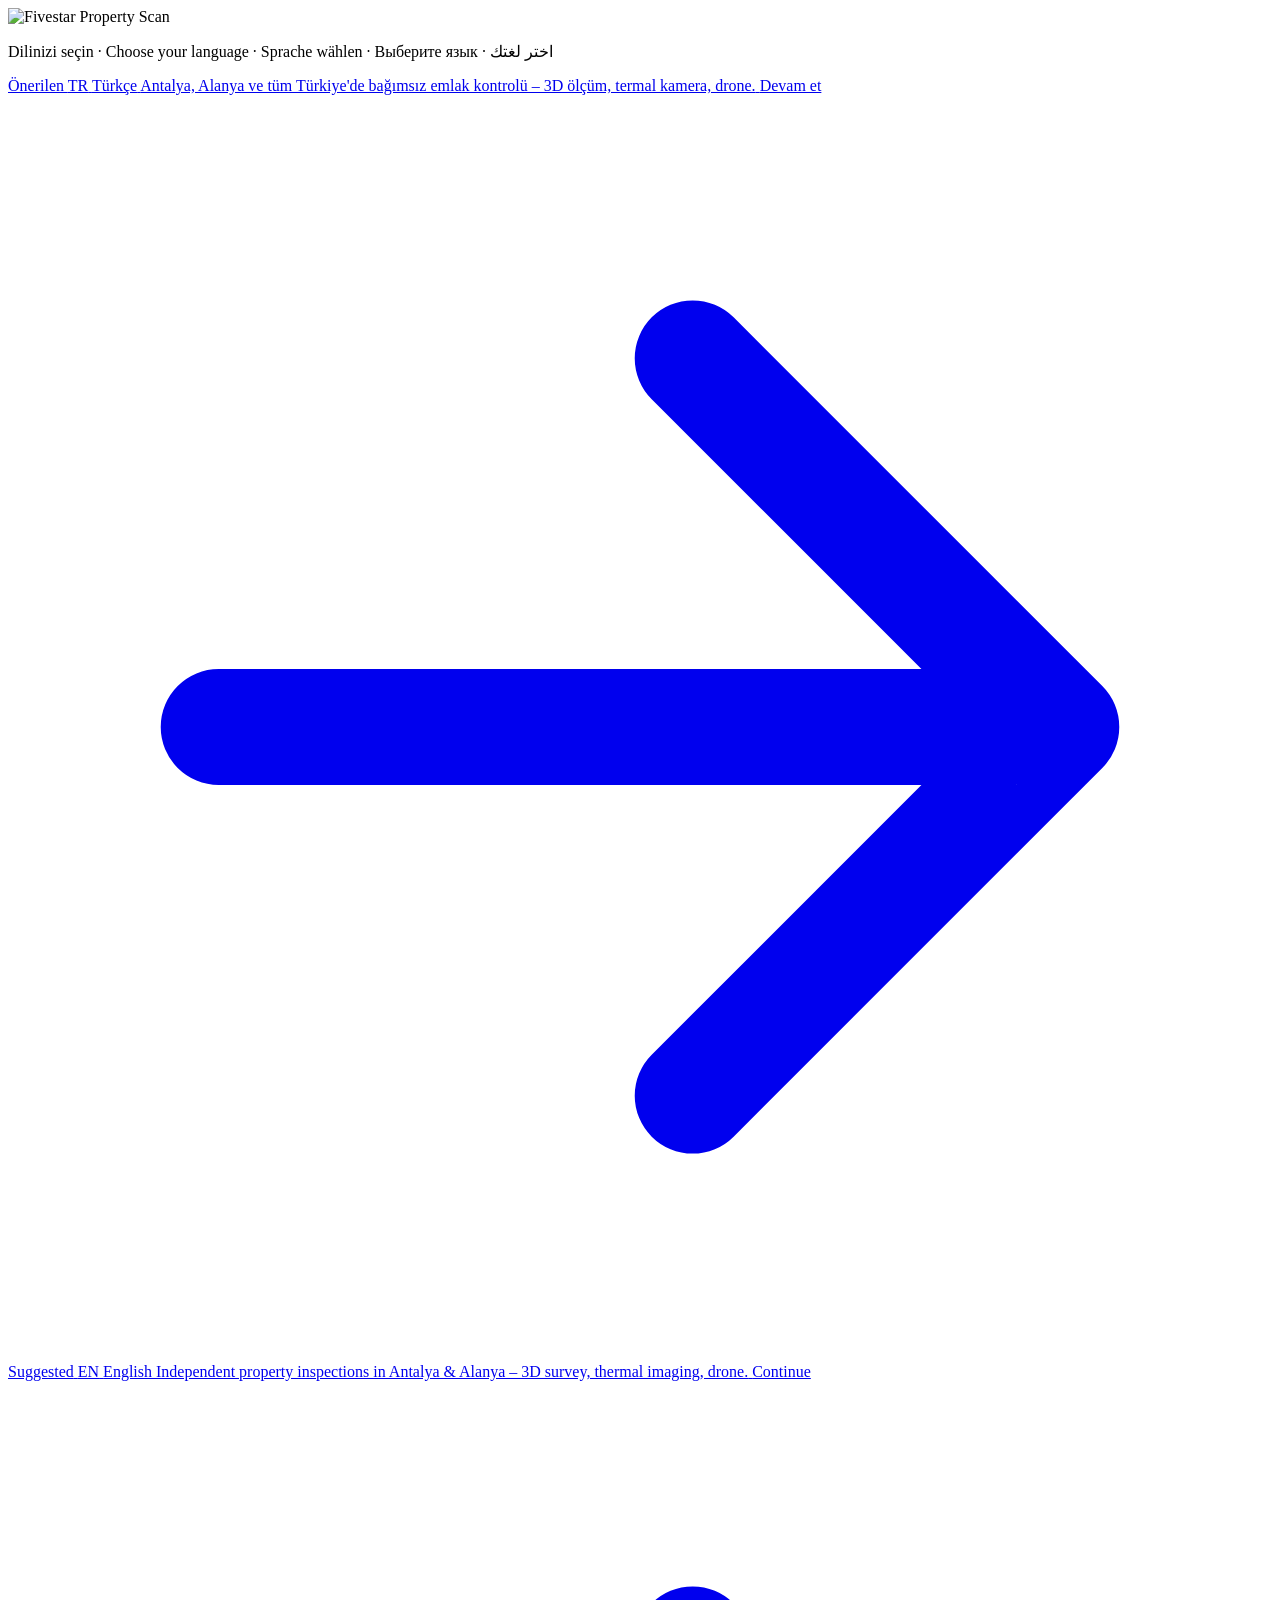
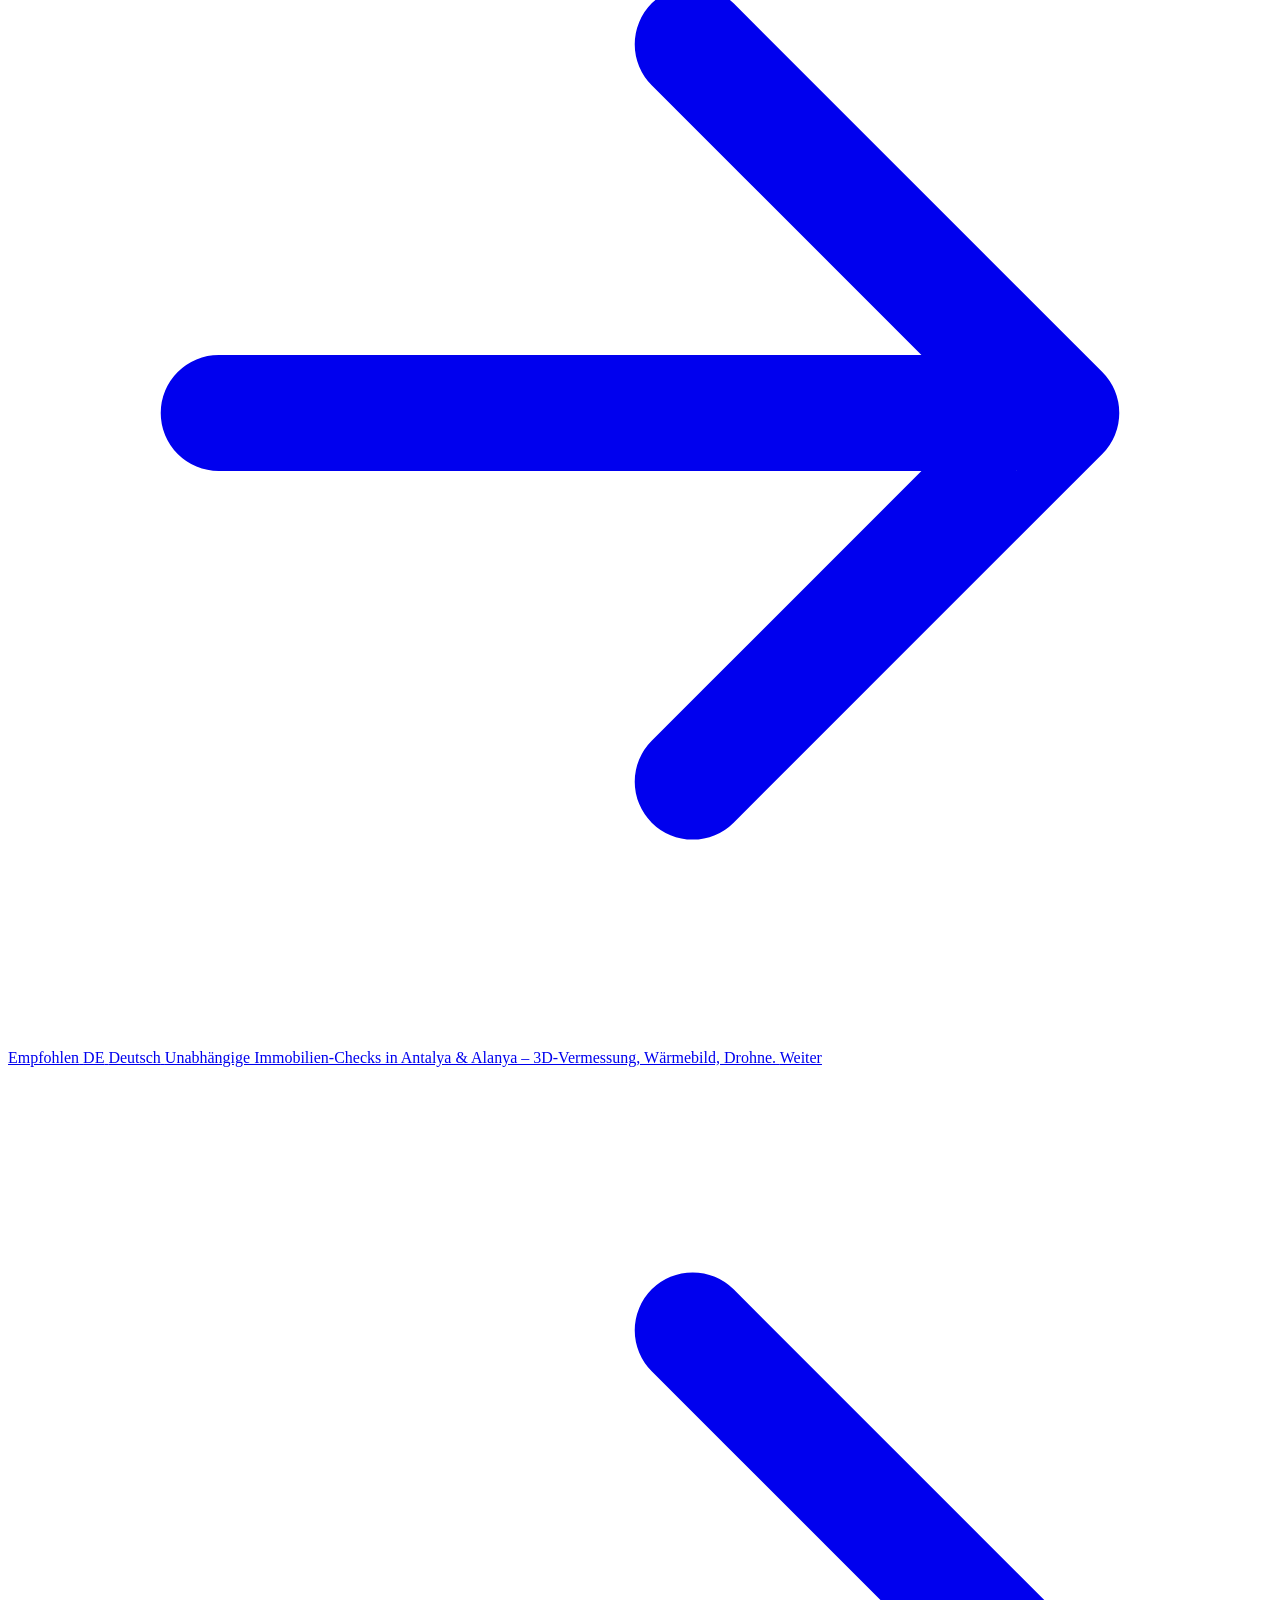
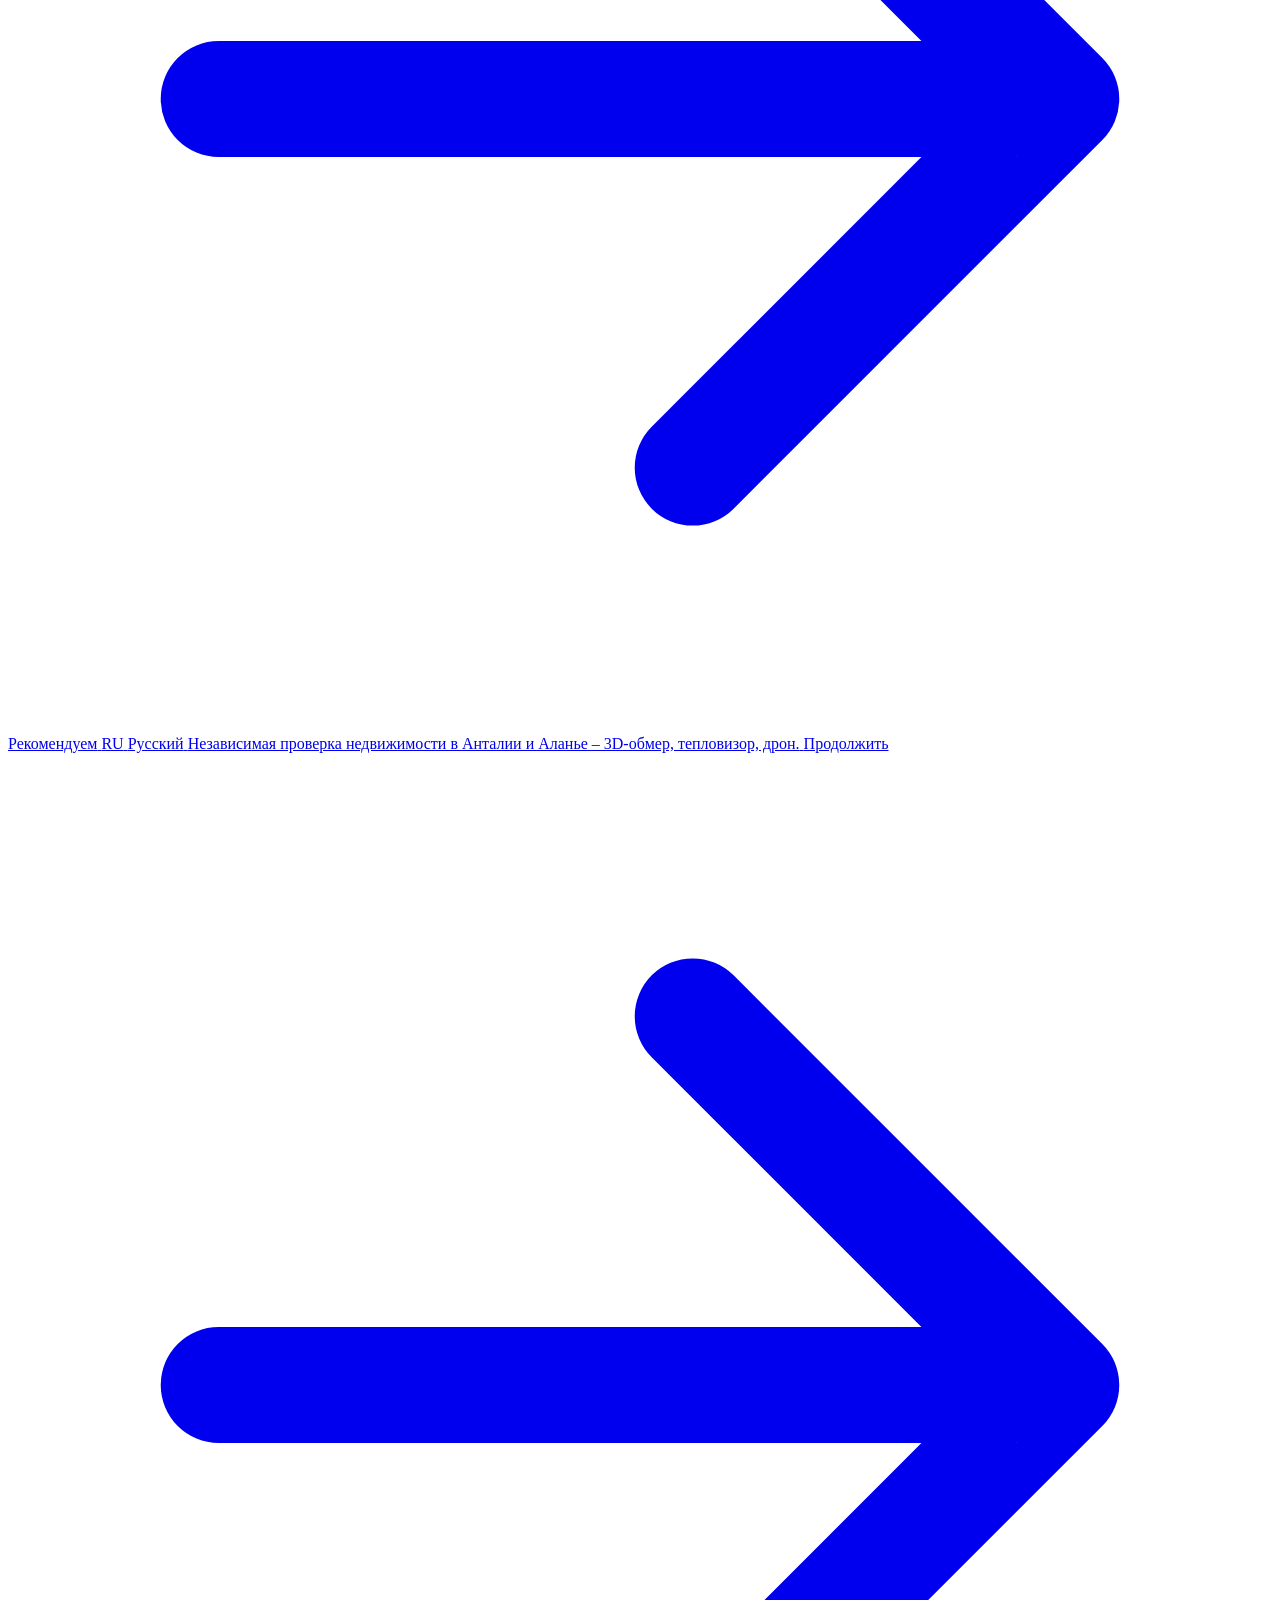
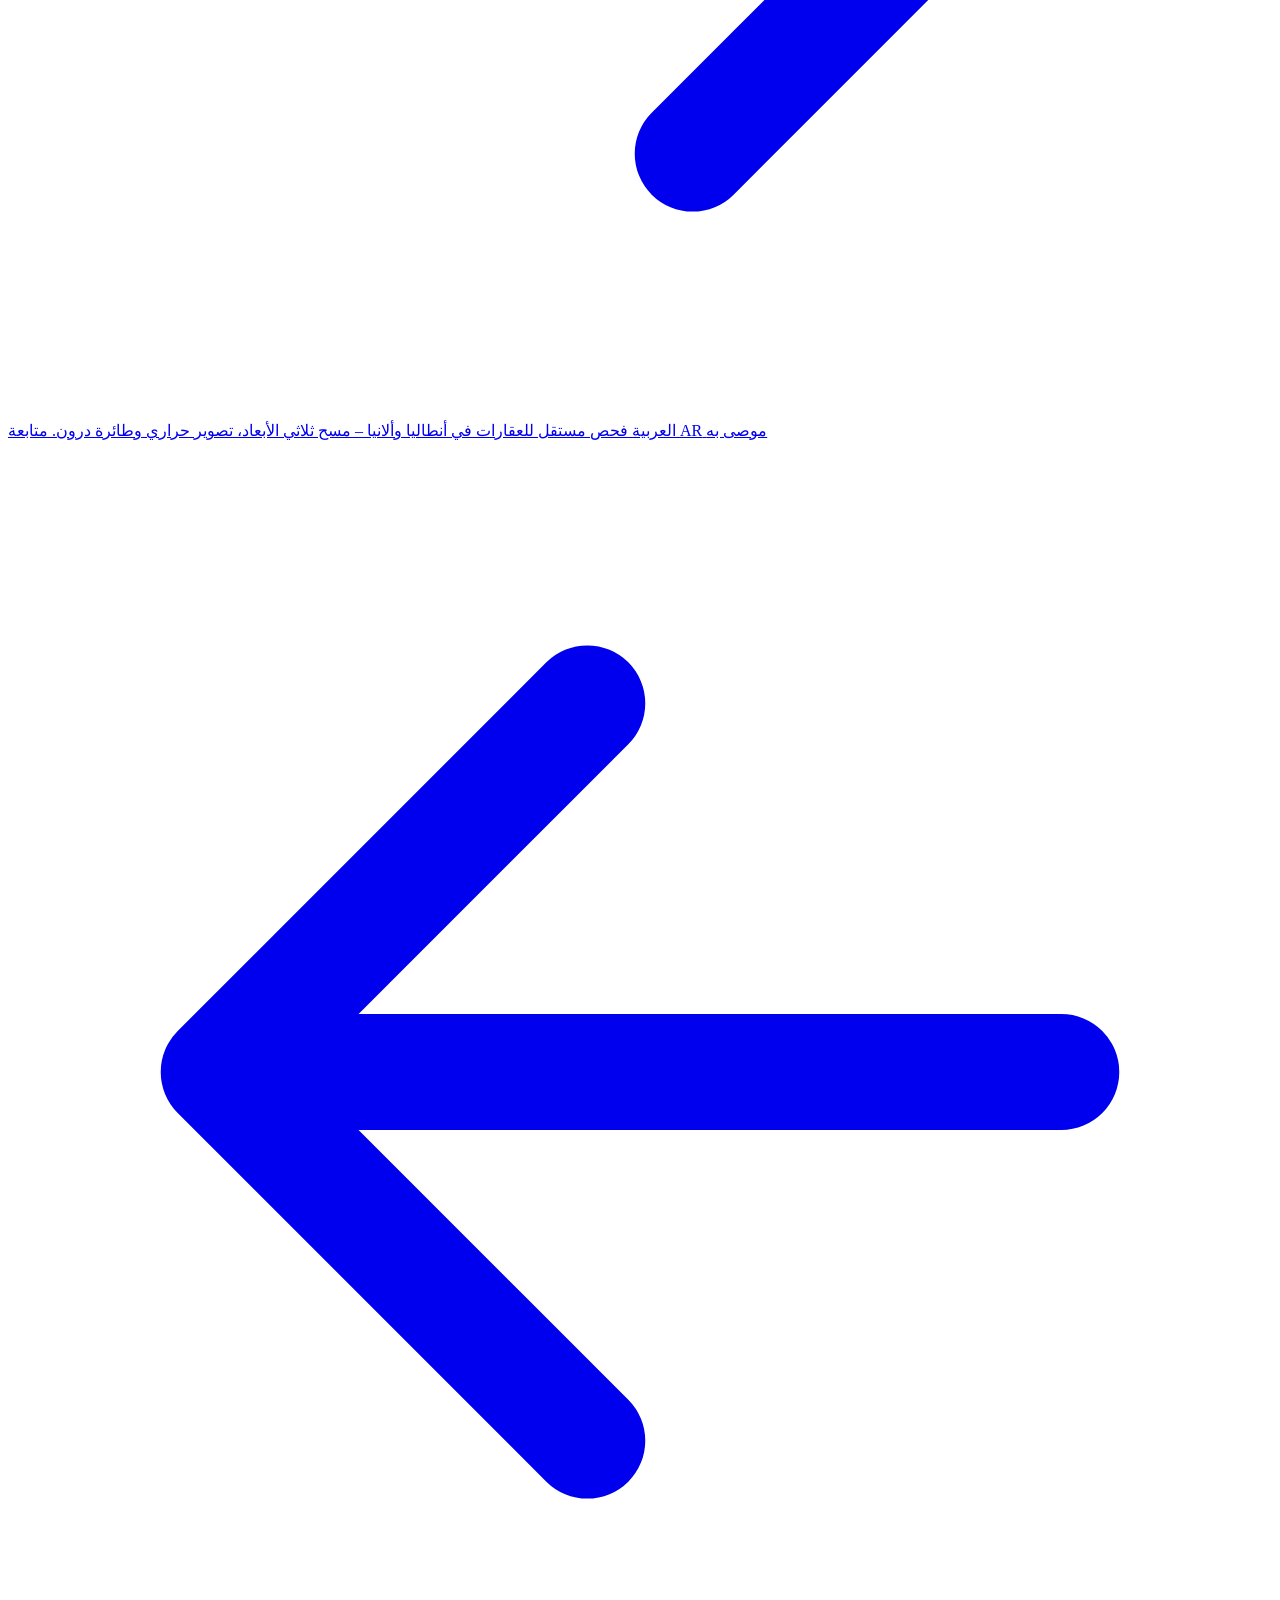
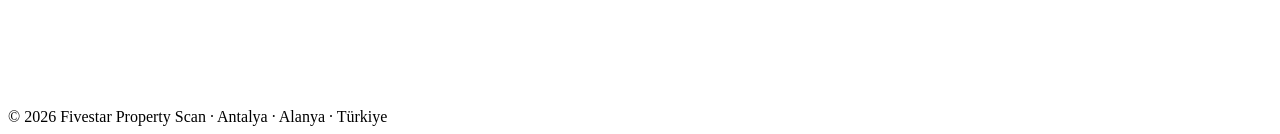
==== index.html @ 09f41c35 "Add files via upload" ====
<!DOCTYPE html>
<html lang="en">
<head>
  <meta charset="UTF-8">
  <meta name="viewport" content="width=device-width, initial-scale=1.0">
  <title>Fivestar Property Scan – Independent Property Inspection in Antalya & Alanya</title>
  <meta name="description" content="Fivestar Property Scan: independent technical property inspections in Antalya, Alanya and across Turkey. 3D survey, thermal imaging, drone inspection and construction monitoring. Available in 6 languages.">
  <meta name="theme-color" content="#0b1119">
  <link rel="canonical" href="https://www.fivestarpropertyscan.com/">
  <link rel="alternate" hreflang="tr" href="https://www.fivestarpropertyscan.com/tr/">
  <link rel="alternate" hreflang="en" href="https://www.fivestarpropertyscan.com/en/">
  <link rel="alternate" hreflang="de" href="https://www.fivestarpropertyscan.com/de/">
  <link rel="alternate" hreflang="ru" href="https://www.fivestarpropertyscan.com/ru/">
  <link rel="alternate" hreflang="ar" href="https://www.fivestarpropertyscan.com/ar/">
  <link rel="alternate" hreflang="x-default" href="https://www.fivestarpropertyscan.com/">
  <meta property="og:type" content="website">
  <meta property="og:site_name" content="Fivestar Property Scan">
  <meta property="og:title" content="Fivestar Property Scan – Know before you buy.">
  <meta property="og:description" content="Independent property inspections in Antalya, Alanya and across Turkey – 3D survey, thermal imaging, drone & construction monitoring.">
  <meta property="og:url" content="https://www.fivestarpropertyscan.com/">
  <link rel="icon" type="image/svg+xml" href="favicon.svg">
  <link rel="preload" href="fonts/space-grotesk-latin.woff2" as="font" type="font/woff2" crossorigin>
  <link rel="preload" href="fonts/inter-latin.woff2" as="font" type="font/woff2" crossorigin>
  <link rel="stylesheet" href="css/styles.css">
  <script defer src="js/main.js"></script>
</head>
<body class="splash-page" data-splash>

  <svg aria-hidden="true" style="position:absolute;width:0;height:0" focusable="false">
    <defs>
      <linearGradient id="ig" x1="0" y1="0" x2="1" y2="1">
        <stop offset="0" stop-color="#22D3EE"/>
        <stop offset=".55" stop-color="#8B5CF6"/>
        <stop offset="1" stop-color="#FB923C"/>
      </linearGradient>
      <linearGradient id="goldg" x1="0" y1="1" x2="1" y2="0">
        <stop offset="0" stop-color="#8A6428"/>
        <stop offset=".36" stop-color="#D6A952"/>
        <stop offset=".62" stop-color="#F8DDA7"/>
        <stop offset="1" stop-color="#C08A3E"/>
      </linearGradient>
      <path id="ic-arrow" d="M4 12h15m-6-7 7 7-7 7" stroke="currentColor" stroke-width="2.2" fill="none" stroke-linecap="round" stroke-linejoin="round"/>
    </defs>
  </svg>

  <div class="bg-fx" aria-hidden="true"></div>
  <div class="bg-grid" aria-hidden="true"></div>

  <main class="splash-main">
    <div class="splash-wrap">
      <img class="splash-logo-img" src="images/logo-fps.png" alt="Fivestar Property Scan">
      <p class="splash-sub">
        <span lang="tr">Dilinizi seçin</span>
        <span class="sep">·</span>
        <span>Choose your language</span>
        <span class="sep">·</span>
        <span lang="de">Sprache wählen</span>
        <span class="sep">·</span>
        <span lang="ru">Выберите язык</span>
        <span class="sep">·</span>
        <span lang="ar" dir="rtl">اختر لغتك</span>
      </p>
      <div class="lang-cards">
        <a class="lang-card" href="tr/" data-lang="tr" hreflang="tr" lang="tr">
          <span class="suggest-chip">Önerilen</span>
          <span class="lang-code">TR</span>
          <span class="lang-name">Türkçe</span>
          <span class="lang-desc">Antalya, Alanya ve tüm Türkiye'de bağımsız emlak kontrolü – 3D ölçüm, termal kamera, drone.</span>
          <span class="lang-go">Devam et
            <svg viewBox="0 0 24 24" aria-hidden="true"><use href="#ic-arrow"/></svg>
          </span>
        </a>
        <a class="lang-card" href="en/" data-lang="en" hreflang="en">
          <span class="suggest-chip">Suggested</span>
          <span class="lang-code">EN</span>
          <span class="lang-name">English</span>
          <span class="lang-desc">Independent property inspections in Antalya &amp; Alanya – 3D survey, thermal imaging, drone.</span>
          <span class="lang-go">Continue
            <svg viewBox="0 0 24 24" aria-hidden="true"><use href="#ic-arrow"/></svg>
          </span>
        </a>
        <a class="lang-card" href="de/" data-lang="de" hreflang="de" lang="de">
          <span class="suggest-chip">Empfohlen</span>
          <span class="lang-code">DE</span>
          <span class="lang-name">Deutsch</span>
          <span class="lang-desc">Unabhängige Immobilien-Checks in Antalya &amp; Alanya – 3D-Vermessung, Wärmebild, Drohne.</span>
          <span class="lang-go">Weiter
            <svg viewBox="0 0 24 24" aria-hidden="true"><use href="#ic-arrow"/></svg>
          </span>
        </a>
        <a class="lang-card" href="ru/" data-lang="ru" hreflang="ru" lang="ru">
          <span class="suggest-chip">Рекомендуем</span>
          <span class="lang-code">RU</span>
          <span class="lang-name">Русский</span>
          <span class="lang-desc">Независимая проверка недвижимости в Анталии и Аланье – 3D-обмер, тепловизор, дрон.</span>
          <span class="lang-go">Продолжить
            <svg viewBox="0 0 24 24" aria-hidden="true"><use href="#ic-arrow"/></svg>
          </span>
        </a>
        <a class="lang-card" href="ar/" data-lang="ar" hreflang="ar" lang="ar" dir="rtl">
          <span class="suggest-chip">موصى به</span>
          <span class="lang-code">AR</span>
          <span class="lang-name">العربية</span>
          <span class="lang-desc">فحص مستقل للعقارات في أنطاليا وألانيا – مسح ثلاثي الأبعاد، تصوير حراري وطائرة درون.</span>
          <span class="lang-go">متابعة
            <svg viewBox="0 0 24 24" aria-hidden="true" style="transform:scaleX(-1)"><use href="#ic-arrow"/></svg>
          </span>
        </a>
      </div>
    </div>
  </main>
  <footer class="splash-footer">
    © <span data-year>2026</span> Fivestar Property Scan · Antalya · Alanya · Türkiye
  </footer>

</body>
</html>
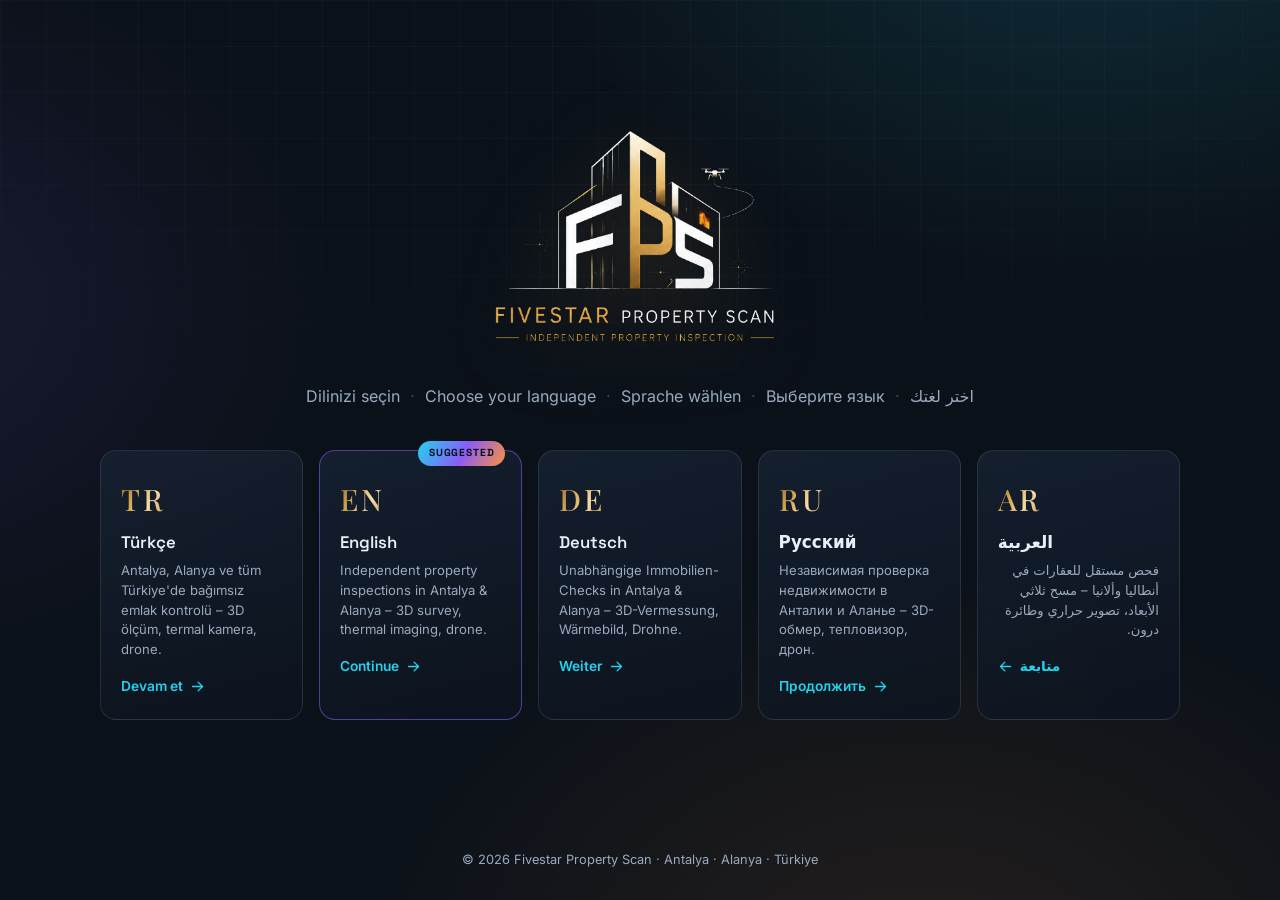
==== commit df194050: "Add files via upload" ====
--- a/index.html
+++ b/index.html
@@ -4,20 +4,20 @@
   <meta charset="UTF-8">
   <meta name="viewport" content="width=device-width, initial-scale=1.0">
   <title>Fivestar Property Scan – Independent Property Inspection in Antalya & Alanya</title>
-  <meta name="description" content="Fivestar Property Scan: independent technical property inspections in Antalya, Alanya and across Turkey. 3D survey, thermal imaging, drone inspection and construction monitoring. Available in 6 languages.">
+  <meta name="description" content="Fivestar Property Scan: independent technical property inspections in Antalya, Alanya and across Turkey. 3D survey, thermal imaging, drone inspection and construction monitoring. Available in 5 languages.">
   <meta name="theme-color" content="#0b1119">
-  <link rel="canonical" href="https://www.fivestarpropertyscan.com/">
-  <link rel="alternate" hreflang="tr" href="https://www.fivestarpropertyscan.com/tr/">
-  <link rel="alternate" hreflang="en" href="https://www.fivestarpropertyscan.com/en/">
-  <link rel="alternate" hreflang="de" href="https://www.fivestarpropertyscan.com/de/">
-  <link rel="alternate" hreflang="ru" href="https://www.fivestarpropertyscan.com/ru/">
-  <link rel="alternate" hreflang="ar" href="https://www.fivestarpropertyscan.com/ar/">
-  <link rel="alternate" hreflang="x-default" href="https://www.fivestarpropertyscan.com/">
+  <link rel="canonical" href="https://www.fivepropscan.com/">
+  <link rel="alternate" hreflang="tr" href="https://www.fivepropscan.com/tr/">
+  <link rel="alternate" hreflang="en" href="https://www.fivepropscan.com/en/">
+  <link rel="alternate" hreflang="de" href="https://www.fivepropscan.com/de/">
+  <link rel="alternate" hreflang="ru" href="https://www.fivepropscan.com/ru/">
+  <link rel="alternate" hreflang="ar" href="https://www.fivepropscan.com/ar/">
+  <link rel="alternate" hreflang="x-default" href="https://www.fivepropscan.com/">
   <meta property="og:type" content="website">
   <meta property="og:site_name" content="Fivestar Property Scan">
   <meta property="og:title" content="Fivestar Property Scan – Know before you buy.">
   <meta property="og:description" content="Independent property inspections in Antalya, Alanya and across Turkey – 3D survey, thermal imaging, drone & construction monitoring.">
-  <meta property="og:url" content="https://www.fivestarpropertyscan.com/">
+  <meta property="og:url" content="https://www.fivepropscan.com/">
   <link rel="icon" type="image/svg+xml" href="favicon.svg">
   <link rel="preload" href="fonts/space-grotesk-latin.woff2" as="font" type="font/woff2" crossorigin>
   <link rel="preload" href="fonts/inter-latin.woff2" as="font" type="font/woff2" crossorigin>
--- a/css/styles.css
+++ b/css/styles.css
@@ -0,0 +1,1290 @@
+/* ==========================================================================
+   Fivestar Property Scan (FPS) — Design-System "Anthrazit & Gold"
+   Statisch, ohne Build-Tools. Gilt für Splash + alle Sprachversionen.
+   Sprachen: de, en, tr, ru, ar (ar = RTL)
+   Hinweis: Auf dem Handy greift am Ende der Datei ein eigener Block, der
+   Hintergrund, Schrift und Farbverläufe aufhellt (Lesbarkeit bei Sonne).
+   ========================================================================== */
+
+/* ---------- Fonts ---------- */
+/* Playfair Display — Wortmarke "CPC" (Didone, wie Visitenkarte) */
+@font-face {
+  font-family: "Playfair Display";
+  font-style: normal;
+  font-weight: 400 900;
+  font-display: swap;
+  src: url("../fonts/playfair-latin.woff2") format("woff2");
+  unicode-range: U+0000-00FF, U+0131, U+0152-0153, U+02BB-02BC, U+02C6, U+02DA, U+02DC, U+0304, U+0308, U+0329, U+2000-206F, U+20AC, U+2122, U+2191, U+2193, U+2212, U+2215, U+FEFF, U+FFFD;
+}
+@font-face {
+  font-family: "Playfair Display";
+  font-style: normal;
+  font-weight: 400 900;
+  font-display: swap;
+  src: url("../fonts/playfair-latin-ext.woff2") format("woff2");
+  unicode-range: U+0100-02BA, U+02BD-02C5, U+02C7-02CC, U+02CE-02D7, U+02DD-02FF, U+0304, U+0308, U+0329, U+1D00-1DBF, U+1E00-1E9F, U+1EF2-1EFF, U+2020, U+20A0-20AB, U+20AD-20C0, U+2113, U+2C60-2C7F, U+A720-A7FF;
+}
+@font-face {
+  font-family: "Playfair Display";
+  font-style: normal;
+  font-weight: 400 900;
+  font-display: swap;
+  src: url("../fonts/playfair-cyrillic.woff2") format("woff2");
+  unicode-range: U+0301, U+0400-045F, U+0490-0491, U+04B0-04B1, U+2116;
+}
+
+/* Space Grotesk — Überschriften (latin) */
+@font-face {
+  font-family: "Space Grotesk";
+  font-style: normal;
+  font-weight: 300 700;
+  font-display: swap;
+  src: url("../fonts/space-grotesk-latin.woff2") format("woff2");
+  unicode-range: U+0000-00FF, U+0131, U+0152-0153, U+02BB-02BC, U+02C6, U+02DA, U+02DC, U+0304, U+0308, U+0329, U+2000-206F, U+20AC, U+2122, U+2191, U+2193, U+2212, U+2215, U+FEFF, U+FFFD;
+}
+@font-face {
+  font-family: "Space Grotesk";
+  font-style: normal;
+  font-weight: 300 700;
+  font-display: swap;
+  src: url("../fonts/space-grotesk-latin-ext.woff2") format("woff2");
+  unicode-range: U+0100-02BA, U+02BD-02C5, U+02C7-02CC, U+02CE-02D7, U+02DD-02FF, U+0304, U+0308, U+0329, U+1D00-1DBF, U+1E00-1E9F, U+1EF2-1EFF, U+2020, U+20A0-20AB, U+20AD-20C0, U+2113, U+2C60-2C7F, U+A720-A7FF;
+}
+
+/* Manrope — Überschriften kyrillisch (RU) */
+@font-face {
+  font-family: "Manrope";
+  font-style: normal;
+  font-weight: 200 800;
+  font-display: swap;
+  src: url("../fonts/manrope-cyrillic.woff2") format("woff2");
+  unicode-range: U+0301, U+0400-045F, U+0490-0491, U+04B0-04B1, U+2116;
+}
+@font-face {
+  font-family: "Manrope";
+  font-style: normal;
+  font-weight: 200 800;
+  font-display: swap;
+  src: url("../fonts/manrope-latin.woff2") format("woff2");
+  unicode-range: U+0000-00FF, U+0131, U+0152-0153, U+02BB-02BC, U+02C6, U+02DA, U+02DC, U+0304, U+0308, U+0329, U+2000-206F, U+20AC, U+2122, U+2191, U+2193, U+2212, U+2215, U+FEFF, U+FFFD;
+}
+@font-face {
+  font-family: "Manrope";
+  font-style: normal;
+  font-weight: 200 800;
+  font-display: swap;
+  src: url("../fonts/manrope-latin-ext.woff2") format("woff2");
+  unicode-range: U+0100-02BA, U+02BD-02C5, U+02C7-02CC, U+02CE-02D7, U+02DD-02FF, U+0304, U+0308, U+0329, U+1D00-1DBF, U+1E00-1E9F, U+1EF2-1EFF, U+2020, U+20A0-20AB, U+20AD-20C0, U+2113, U+2C60-2C7F, U+A720-A7FF;
+}
+
+/* Inter — Fließtext (latin + kyrillisch) */
+@font-face {
+  font-family: "Inter";
+  font-style: normal;
+  font-weight: 100 900;
+  font-display: swap;
+  src: url("../fonts/inter-latin.woff2") format("woff2");
+  unicode-range: U+0000-00FF, U+0131, U+0152-0153, U+02BB-02BC, U+02C6, U+02DA, U+02DC, U+0304, U+0308, U+0329, U+2000-206F, U+20AC, U+2122, U+2191, U+2193, U+2212, U+2215, U+FEFF, U+FFFD;
+}
+@font-face {
+  font-family: "Inter";
+  font-style: normal;
+  font-weight: 100 900;
+  font-display: swap;
+  src: url("../fonts/inter-latin-ext.woff2") format("woff2");
+  unicode-range: U+0100-02BA, U+02BD-02C5, U+02C7-02CC, U+02CE-02D7, U+02DD-02FF, U+0304, U+0308, U+0329, U+1D00-1DBF, U+1E00-1E9F, U+1EF2-1EFF, U+2020, U+20A0-20AB, U+20AD-20C0, U+2113, U+2C60-2C7F, U+A720-A7FF;
+}
+@font-face {
+  font-family: "Inter";
+  font-style: normal;
+  font-weight: 100 900;
+  font-display: swap;
+  src: url("../fonts/inter-cyrillic.woff2") format("woff2");
+  unicode-range: U+0301, U+0400-045F, U+0490-0491, U+04B0-04B1, U+2116;
+}
+
+/* Vazirmatn — Arabisch */
+@font-face {
+  font-family: "Vazirmatn";
+  font-style: normal;
+  font-weight: 100 900;
+  font-display: swap;
+  src: url("../fonts/vazirmatn-arabic.woff2") format("woff2");
+  unicode-range: U+0600-06FF, U+0750-077F, U+0870-088E, U+0890-0891, U+0897-08E1, U+08E3-08FF, U+200C-200E, U+2010-2011, U+204F, U+2E41, U+FB50-FDFF, U+FE70-FE74, U+FE76-FEFC;
+}
+@font-face {
+  font-family: "Vazirmatn";
+  font-style: normal;
+  font-weight: 100 900;
+  font-display: swap;
+  src: url("../fonts/vazirmatn-latin.woff2") format("woff2");
+  unicode-range: U+0000-00FF, U+0131, U+0152-0153, U+02BB-02BC, U+02C6, U+02DA, U+02DC, U+0304, U+0308, U+0329, U+2000-206F, U+20AC, U+2122, U+2191, U+2193, U+2212, U+2215, U+FEFF, U+FFFD;
+}
+
+/* ---------- Variablen ---------- */
+:root {
+  --bg: #0B1119;          /* Anthrazit statt fast Schwarz */
+  --bg2: #111A26;
+  --panel: rgba(17, 26, 38, 0.7);
+  --line: rgba(148, 163, 184, 0.18);
+  --line-soft: rgba(148, 163, 184, 0.10);
+  --line-gold: rgba(214, 169, 82, 0.35);
+  --text: #E8EFF9;
+  --muted: #9AAABF;
+  --cyan: #22D3EE;
+  --violet: #8B5CF6;
+  --orange: #FB923C;
+  --gold: #D6A952;
+  --gold-light: #F8DDA7;
+  --gold-deep: #8A6428;
+  --wa: #25d366;
+  --grad: linear-gradient(120deg, #22D3EE, #8B5CF6 52%, #FB923C);
+  --grad-soft: linear-gradient(120deg, #22D3EE, #8B5CF6 52%, #FB923C);
+  --gold-grad: linear-gradient(120deg, #8A6428, #D6A952 36%, #F8DDA7 62%, #C08A3E);
+  --font-display: "Space Grotesk", system-ui, -apple-system, "Segoe UI", sans-serif;
+  --font-body: "Inter", system-ui, -apple-system, "Segoe UI", sans-serif;
+  --font-mark: "Playfair Display", Georgia, "Times New Roman", serif;
+  --radius: 16px;
+  --radius-sm: 11px;
+  --shadow: 0 24px 70px rgba(2, 6, 12, 0.6);
+  --shadow-lg: 0 30px 80px rgba(2, 6, 12, 0.7);
+  --header-h: 86px;
+  --container: 1180px;
+  --ease: cubic-bezier(0.22, 0.7, 0.25, 1);
+}
+
+/* Sprachspezifische Schriften */
+html[lang="ru"] { --font-display: "Manrope", system-ui, sans-serif; }
+html[lang="ar"] {
+  --font-display: "Vazirmatn", system-ui, sans-serif;
+  --font-body: "Vazirmatn", system-ui, sans-serif;
+}
+
+/* ---------- Reset / Basis ---------- */
+*, *::before, *::after { box-sizing: border-box; }
+html {
+  scroll-behavior: smooth;
+  scroll-padding-top: calc(var(--header-h) + 14px);
+  -webkit-text-size-adjust: 100%;
+}
+body {
+  margin: 0;
+  font-family: var(--font-body);
+  font-size: 16.5px;
+  line-height: 1.65;
+  color: var(--text);
+  background: var(--bg);
+  overflow-x: hidden;
+}
+
+/* ---------- Kein seitliches Verrutschen auf dem Handy ----------
+   Grid- und Flex-Kinder haben von Haus aus min-width:auto und können
+   dadurch nicht schmaler werden als ihr breitester Inhalt (z. B. ein
+   Button mit nowrap oder eine lange E-Mail-Adresse). Das sprengt auf
+   schmalen Displays die Seitenbreite. */
+.hero-grid > *, .contact-grid > *, .price-grid > *, .about-grid > *,
+.grid-3 > *, .grid-4 > *, .grid-5 > *, .steps > *, .service > *,
+.footer-grid > *, .form-grid > *, .lang-cards > * { min-width: 0; }
+
+/* Lange Wörter (E-Mail, URLs) dürfen umbrechen */
+.contact-line, .contact-line a, .modal-box p, .footer-about p,
+[data-email-text], [data-phone] { overflow-wrap: anywhere; }
+
+/* Sicherheitsnetz: falls doch einmal etwas übersteht, wird es
+   abgeschnitten statt scrollbar (clip erlaubt weiterhin sticky/fixed). */
+html { overflow-x: clip; }
+html[lang="ar"] body { line-height: 1.95; font-size: 16px; }
+img, svg { max-width: 100%; display: block; }
+a { color: inherit; text-decoration: none; }
+button { font: inherit; color: inherit; background: none; border: 0; cursor: pointer; }
+h1, h2, h3, h4 { font-family: var(--font-display); line-height: 1.14; margin: 0 0 0.5em; letter-spacing: -0.015em; }
+html[lang="ar"] h1, html[lang="ar"] h2, html[lang="ar"] h3, html[lang="ar"] h4 { letter-spacing: 0; line-height: 1.5; }
+p { margin: 0 0 1em; }
+ul { margin: 0; padding: 0; list-style: none; }
+::selection { background: rgba(34, 211, 238, 0.35); color: #fff; }
+:focus-visible { outline: 2px solid var(--gold); outline-offset: 3px; border-radius: 4px; }
+.sr-only {
+  position: absolute; width: 1px; height: 1px; padding: 0; margin: -1px;
+  overflow: hidden; clip: rect(0 0 0 0); white-space: nowrap; border: 0;
+}
+/* Zahlen/Preise in RTL-Text immer LTR darstellen */
+.ltr { direction: ltr; unicode-bidi: isolate; }
+
+::-webkit-scrollbar { width: 11px; }
+::-webkit-scrollbar-track { background: var(--bg); }
+::-webkit-scrollbar-thumb { background: #24344c; border-radius: 8px; border: 2px solid var(--bg); }
+::-webkit-scrollbar-thumb:hover { background: #32476a; }
+
+/* ---------- Hintergrund-Atmosphäre ---------- */
+.bg-fx {
+  position: fixed; inset: 0; z-index: -2; pointer-events: none;
+  background:
+    radial-gradient(900px 620px at 85% -12%, rgba(34, 211, 238, 0.15), transparent 62%),
+    radial-gradient(820px 620px at -12% 34%, rgba(139, 92, 246, 0.12), transparent 60%),
+    radial-gradient(940px 720px at 72% 112%, rgba(251, 146, 60, 0.11), transparent 62%),
+    var(--bg);
+}
+.bg-grid {
+  position: fixed; inset: 0; z-index: -1; pointer-events: none; opacity: 0.8;
+  background-image:
+    linear-gradient(rgba(148, 163, 184, 0.055) 1px, transparent 1px),
+    linear-gradient(90deg, rgba(148, 163, 184, 0.055) 1px, transparent 1px);
+  background-size: 46px 46px;
+  -webkit-mask-image: radial-gradient(ellipse 120% 70% at 50% 0%, #000 25%, transparent 78%);
+          mask-image: radial-gradient(ellipse 120% 70% at 50% 0%, #000 25%, transparent 78%);
+}
+
+/* ---------- Layout-Utilities ---------- */
+.container { max-width: var(--container); margin: 0 auto; padding: 0 22px; }
+.section { position: relative; padding: 104px 0; }
+.section-head { max-width: 780px; margin-bottom: 54px; }
+.section-head.center { margin-left: auto; margin-right: auto; text-align: center; }
+.eyebrow {
+  display: inline-flex; align-items: center; gap: 10px;
+  font-family: var(--font-display); font-size: 0.78rem; font-weight: 600;
+  letter-spacing: 0.22em; text-transform: uppercase;
+  background: var(--grad); -webkit-background-clip: text; background-clip: text; color: transparent;
+  margin-bottom: 16px;
+}
+html[lang="ar"] .eyebrow { letter-spacing: 0.06em; }
+.eyebrow::before {
+  content: ""; width: 26px; height: 2px; border-radius: 2px;
+  background: linear-gradient(90deg, transparent, var(--cyan));
+}
+.section-head.center .eyebrow::after {
+  content: ""; width: 26px; height: 2px; border-radius: 2px;
+  background: linear-gradient(90deg, var(--orange), transparent);
+}
+h2 { font-size: clamp(1.85rem, 3.6vw, 2.8rem); font-weight: 700; }
+.lead { font-size: clamp(1.02rem, 1.5vw, 1.16rem); color: var(--muted); }
+.grad-text { background: var(--grad); -webkit-background-clip: text; background-clip: text; color: transparent; }
+
+/* ---------- Buttons ---------- */
+.btn {
+  display: inline-flex; align-items: center; justify-content: center; gap: 10px;
+  padding: 14px 26px; border-radius: 999px;
+  font-family: var(--font-display); font-weight: 600; font-size: 0.98rem;
+  letter-spacing: 0.01em; white-space: nowrap;
+  transition: transform 0.25s var(--ease), box-shadow 0.25s var(--ease), background 0.25s, border-color 0.25s;
+}
+.btn svg { width: 19px; height: 19px; flex: none; }
+.btn-primary {
+  background: var(--grad); color: #071018;
+  box-shadow: 0 10px 30px rgba(34, 211, 238, 0.22);
+}
+.btn-primary:hover { transform: translateY(-2px); box-shadow: 0 16px 40px rgba(139, 92, 246, 0.32); }
+.btn-ghost { border: 1px solid var(--line); color: var(--text); background: rgba(148, 163, 184, 0.06); }
+.btn-ghost:hover { transform: translateY(-2px); border-color: rgba(34, 211, 238, 0.55); background: rgba(34, 211, 238, 0.09); }
+.btn-wa { background: var(--wa); color: #04240f; box-shadow: 0 10px 30px rgba(37, 211, 102, 0.22); }
+.btn-wa:hover { transform: translateY(-2px); box-shadow: 0 16px 40px rgba(37, 211, 102, 0.32); }
+.btn-lg { padding: 17px 32px; font-size: 1.05rem; }
+.btn-sm { padding: 10px 18px; font-size: 0.88rem; }
+
+/* ---------- Header ---------- */
+.site-header {
+  position: fixed; top: 0; left: 0; right: 0; z-index: 70;
+  height: var(--header-h);
+  transition: background 0.35s, border-color 0.35s;
+  border-bottom: 1px solid transparent;
+}
+.site-header.scrolled {
+  background: rgba(11, 17, 25, 0.8);
+  -webkit-backdrop-filter: blur(14px); backdrop-filter: blur(14px);
+  border-bottom-color: var(--line-soft);
+}
+.header-inner { display: flex; align-items: center; gap: 22px; height: var(--header-h); }
+
+/* Logo / Wortmarke */
+.logo { display: flex; align-items: center; gap: 11px; margin-right: auto; }
+.logo-icon { height: 58px; width: auto; flex: none; }
+.logo-text { display: flex; flex-direction: column; line-height: 1; }
+.logo-text b {
+  font-family: var(--font-display); font-size: 1.32rem; font-weight: 700;
+  letter-spacing: 0.13em;
+  background: var(--gold-grad); -webkit-background-clip: text; background-clip: text; color: transparent;
+}
+.logo-text span {
+  font-family: var(--font-display); font-size: 0.66rem; font-weight: 600;
+  letter-spacing: 0.2em; text-transform: uppercase;
+  color: var(--muted); margin-top: 6px;
+}
+.nav-links { display: flex; align-items: center; gap: 2px; }
+.nav-links a {
+  padding: 9px 12px; border-radius: 8px; font-size: 0.92rem; font-weight: 500;
+  color: var(--muted); transition: color 0.2s, background 0.2s;
+}
+.nav-links a:hover { color: var(--text); background: rgba(148, 163, 184, 0.09); }
+.nav-links a.active { color: var(--cyan); }
+
+/* Sprach-Dropdown */
+.lang-dd { position: relative; flex: none; }
+.lang-btn {
+  display: inline-flex; align-items: center; gap: 8px;
+  border: 1px solid var(--line); border-radius: 999px;
+  background: rgba(148, 163, 184, 0.06);
+  padding: 8px 13px;
+  font-family: var(--font-display); font-size: 0.84rem; font-weight: 600;
+  color: var(--text); transition: border-color 0.2s, background 0.2s;
+}
+.lang-btn:hover { border-color: rgba(34, 211, 238, 0.5); background: rgba(34, 211, 238, 0.1); }
+.lang-btn .globe { width: 16px; height: 16px; flex: none; }
+.lang-btn .caret { width: 10px; height: 10px; flex: none; transition: transform 0.28s var(--ease); }
+.lang-dd.open .caret { transform: rotate(180deg); }
+.lang-menu {
+  position: absolute; top: calc(100% + 10px); right: 0; z-index: 80;
+  min-width: 208px; padding: 7px;
+  border: 1px solid var(--line); border-radius: 14px;
+  background: rgba(14, 21, 32, 0.97);
+  -webkit-backdrop-filter: blur(16px); backdrop-filter: blur(16px);
+  box-shadow: var(--shadow);
+  opacity: 0; visibility: hidden; transform: translateY(-8px);
+  transition: opacity 0.24s var(--ease), transform 0.24s var(--ease), visibility 0.24s;
+}
+.lang-dd.open .lang-menu { opacity: 1; visibility: visible; transform: none; }
+.lang-menu a {
+  display: flex; align-items: center; gap: 11px;
+  padding: 9px 12px; border-radius: 9px;
+  font-size: 0.93rem; color: var(--muted);
+  transition: background 0.18s, color 0.18s;
+}
+.lang-menu a:hover { background: rgba(148, 163, 184, 0.1); color: var(--text); }
+.lang-menu a.active { color: var(--cyan); background: rgba(34, 211, 238, 0.08); }
+.lang-menu .lc {
+  font-family: var(--font-display); font-size: 0.72rem; font-weight: 700;
+  letter-spacing: 0.08em; opacity: 0.65; min-width: 24px;
+}
+.lang-menu .ln { font-family: var(--font-body); }
+[dir="rtl"] .lang-menu { right: auto; left: 0; }
+
+.header-cta { flex: none; }
+.progress-bar {
+  position: absolute; left: 0; bottom: -1px; height: 2px; width: 0;
+  background: var(--grad); border-radius: 2px; z-index: 71;
+}
+[dir="rtl"] .progress-bar { left: auto; right: 0; }
+
+/* Burger + Mobile-Nav */
+.burger { display: none; width: 44px; height: 44px; position: relative; z-index: 75; flex: none; }
+.burger span {
+  position: absolute; left: 10px; right: 10px; height: 2px; border-radius: 2px;
+  background: var(--gold); transition: transform 0.3s var(--ease), opacity 0.2s, top 0.3s var(--ease);
+}
+.burger span:nth-child(1) { top: 15px; }
+.burger span:nth-child(2) { top: 21px; }
+.burger span:nth-child(3) { top: 27px; }
+body.nav-open .burger span:nth-child(1) { top: 21px; transform: rotate(45deg); }
+body.nav-open .burger span:nth-child(2) { opacity: 0; }
+body.nav-open .burger span:nth-child(3) { top: 21px; transform: rotate(-45deg); }
+.mobile-nav {
+  display: none; position: fixed; z-index: 69; left: 0; right: 0; top: 0;
+  padding: calc(var(--header-h) + 18px) 22px 28px;
+  background: rgba(11, 17, 25, 0.97);
+  -webkit-backdrop-filter: blur(18px); backdrop-filter: blur(18px);
+  border-bottom: 1px solid var(--line-soft);
+  transform: translateY(-102%); transition: transform 0.4s var(--ease);
+  max-height: 100svh; overflow-y: auto;
+}
+body.nav-open .mobile-nav { transform: translateY(0); }
+.mobile-nav a.mn-link {
+  display: block; padding: 13px 6px; font-family: var(--font-display);
+  font-size: 1.12rem; font-weight: 600; border-bottom: 1px solid var(--line-soft);
+}
+.mobile-nav .mn-extra { display: flex; align-items: center; gap: 14px; margin-top: 20px; flex-wrap: wrap; }
+.mn-langs { display: flex; flex-wrap: wrap; gap: 7px; }
+.mn-langs a {
+  border: 1px solid var(--line); border-radius: 999px; padding: 7px 13px;
+  font-family: var(--font-display); font-size: 0.8rem; font-weight: 600; color: var(--muted);
+}
+.mn-langs a.active { background: var(--grad); color: #071018; border-color: transparent; }
+
+/* ---------- Hero ---------- */
+.hero {
+  position: relative; min-height: 100svh;
+  display: flex; align-items: center;
+  padding: calc(var(--header-h) + 70px) 0 90px;
+  overflow: hidden;
+}
+.hero-grid { display: grid; grid-template-columns: 1.05fr 0.95fr; gap: 60px; align-items: center; }
+.hero-badge {
+  display: inline-flex; align-items: center; gap: 9px;
+  border: 1px solid var(--line); border-radius: 999px;
+  background: rgba(148, 163, 184, 0.07);
+  padding: 7px 15px; font-size: 0.84rem; font-weight: 500; color: var(--muted);
+  margin-bottom: 24px;
+}
+.hero-badge .dot {
+  width: 8px; height: 8px; border-radius: 50%; background: var(--cyan);
+  box-shadow: 0 0 0 0 rgba(34, 211, 238, 0.5); animation: pulse-dot 2.2s infinite;
+}
+@keyframes pulse-dot {
+  0% { box-shadow: 0 0 0 0 rgba(34, 211, 238, 0.5); }
+  70% { box-shadow: 0 0 0 9px rgba(34, 211, 238, 0); }
+  100% { box-shadow: 0 0 0 0 rgba(34, 211, 238, 0); }
+}
+.hero h1 { font-size: clamp(2.4rem, 5.4vw, 4.2rem); font-weight: 700; letter-spacing: -0.03em; margin-bottom: 22px; }
+html[lang="ar"] .hero h1 { letter-spacing: 0; }
+.hero .lead { max-width: 560px; margin-bottom: 34px; }
+.hero-cta { display: flex; gap: 14px; flex-wrap: wrap; margin-bottom: 34px; }
+.trust-chips { display: flex; flex-wrap: wrap; gap: 9px 18px; color: var(--muted); font-size: 0.9rem; }
+.trust-chips li { display: inline-flex; align-items: center; gap: 8px; }
+.trust-chips svg { width: 16px; height: 16px; flex: none; }
+
+/* Hero-Visual: Scan-Display */
+.scan-card {
+  position: relative; border-radius: 22px;
+  border: 1px solid var(--line);
+  background: linear-gradient(160deg, rgba(20, 30, 46, 0.9), rgba(11, 17, 25, 0.95));
+  box-shadow: var(--shadow);
+  aspect-ratio: 5 / 4.05;
+  display: grid; place-items: center;
+  overflow: hidden;
+}
+.scan-house { position: relative; z-index: 1; width: 97%; padding: 2% 0 1%; }
+.scan-card::after {
+  content: ""; position: absolute; inset: 0; pointer-events: none; z-index: 2;
+  background:
+    radial-gradient(340px 240px at 22% 76%, rgba(251, 146, 60, 0.13), transparent 65%),
+    radial-gradient(360px 260px at 78% 26%, rgba(34, 211, 238, 0.13), transparent 65%);
+}
+.scanline {
+  position: absolute; left: 0; right: 0; height: 76px; top: -84px; z-index: 4;
+  background: linear-gradient(180deg, transparent, rgba(34, 211, 238, 0.16) 62%, rgba(34, 211, 238, 0.75) 98%, transparent);
+  filter: drop-shadow(0 4px 14px rgba(34, 211, 238, 0.45));
+  animation: scan-sweep 5.4s var(--ease) infinite;
+  pointer-events: none;
+}
+@keyframes scan-sweep {
+  0% { top: -84px; opacity: 0; }
+  8% { opacity: 1; }
+  46% { top: calc(100% + 10px); opacity: 1; }
+  54% { top: calc(100% + 10px); opacity: 0; }
+  100% { top: -84px; opacity: 0; }
+}
+.scan-corner { position: absolute; width: 28px; height: 28px; border: 2px solid rgba(34, 211, 238, 0.8); z-index: 5; }
+.scan-corner.tl { top: 14px; left: 14px; border-right: 0; border-bottom: 0; border-radius: 8px 0 0 0; }
+.scan-corner.tr { top: 14px; right: 14px; border-left: 0; border-bottom: 0; border-radius: 0 8px 0 0; }
+.scan-corner.bl { bottom: 14px; left: 14px; border-right: 0; border-top: 0; border-radius: 0 0 0 8px; }
+.scan-corner.br { bottom: 14px; right: 14px; border-left: 0; border-top: 0; border-radius: 0 0 8px 0; }
+.scan-tag {
+  position: absolute; top: 20px; left: 50%; transform: translateX(-50%); z-index: 5;
+  display: inline-flex; align-items: center; gap: 8px;
+  font-family: var(--font-display); font-size: 0.7rem; font-weight: 600; letter-spacing: 0.24em;
+  color: rgba(239, 231, 216, 0.9); text-transform: uppercase;
+}
+.scan-tag .rec { width: 7px; height: 7px; border-radius: 50%; background: var(--orange); animation: blink 1.4s steps(2) infinite; }
+@keyframes blink { 50% { opacity: 0.15; } }
+.m-chip {
+  position: absolute; z-index: 6;
+  display: inline-flex; align-items: center; gap: 8px;
+  padding: 8px 13px; border-radius: 10px;
+  background: rgba(8, 13, 20, 0.86); color: var(--text);
+  -webkit-backdrop-filter: blur(8px); backdrop-filter: blur(8px);
+  border: 1px solid var(--line);
+  font-family: var(--font-display); font-size: 0.78rem; font-weight: 600; letter-spacing: 0.02em;
+  box-shadow: 0 10px 26px rgba(2, 6, 12, 0.55);
+  animation: float-y 5.6s ease-in-out infinite;
+  max-width: 46%;
+}
+.m-chip .ind { width: 8px; height: 8px; border-radius: 2px; background: var(--grad); flex: none; }
+.m-chip.c1 { top: 6%; left: 3.5%; animation-delay: 0s; }
+.m-chip.c2 { top: 44%; right: 3.5%; animation-delay: 1.4s; }
+.m-chip.c3 { bottom: 6%; left: 3.5%; animation-delay: 2.6s; }
+@keyframes float-y { 0%, 100% { transform: translateY(0); } 50% { transform: translateY(-9px); } }
+.scroll-hint {
+  position: absolute; left: 50%; bottom: 26px; transform: translateX(-50%);
+  width: 24px; height: 40px; border: 1.5px solid var(--line); border-radius: 999px;
+}
+.scroll-hint::after {
+  content: ""; position: absolute; left: 50%; top: 8px; width: 3px; height: 8px;
+  transform: translateX(-50%); border-radius: 4px; background: var(--cyan);
+  animation: wheel 1.9s ease-in-out infinite;
+}
+@keyframes wheel { 0% { top: 8px; opacity: 1; } 70% { top: 22px; opacity: 0; } 100% { top: 8px; opacity: 0; } }
+
+/* ---------- Karten & Grids ---------- */
+.card {
+  position: relative; border: 1px solid var(--line); border-radius: var(--radius);
+  background: linear-gradient(165deg, rgba(23, 34, 51, 0.82), rgba(13, 20, 31, 0.86));
+  padding: 30px 28px;
+  transition: transform 0.32s var(--ease), border-color 0.32s, box-shadow 0.32s;
+}
+.card:hover { transform: translateY(-5px); border-color: rgba(34, 211, 238, 0.42); box-shadow: 0 18px 46px rgba(2, 6, 12, 0.55); }
+.card-top::before {
+  content: ""; position: absolute; top: -1px; left: 22px; right: 22px; height: 2px;
+  background: var(--grad); opacity: 0.9; border-radius: 2px;
+}
+.card h3 { font-size: 1.16rem; margin-bottom: 10px; }
+.card p { color: var(--muted); font-size: 0.95rem; margin: 0; }
+.card-icon {
+  width: 46px; height: 46px; border-radius: 12px; margin-bottom: 18px;
+  display: grid; place-items: center;
+  background: rgba(34, 211, 238, 0.09); border: 1px solid rgba(34, 211, 238, 0.26);
+}
+.card-icon svg { width: 24px; height: 24px; }
+.grid-3 { display: grid; grid-template-columns: repeat(3, 1fr); gap: 22px; }
+.grid-4 { display: grid; grid-template-columns: repeat(4, 1fr); gap: 22px; }
+/* 5 Equipment-Karten: verteilt sich selbst (5 → 3 → 2 → 1 Spalten) */
+.grid-5 { display: grid; grid-template-columns: repeat(auto-fit, minmax(196px, 1fr)); gap: 18px; }
+
+/* ---------- Stats ---------- */
+.stats-band { margin-top: 58px; border-top: 1px solid var(--line-soft); border-bottom: 1px solid var(--line-soft); }
+.stats-grid { display: grid; grid-template-columns: repeat(4, 1fr); }
+.stat { padding: 34px 20px; text-align: center; position: relative; }
+.stat + .stat::before {
+  content: ""; position: absolute; left: 0; top: 26%; bottom: 26%; width: 1px; background: var(--line-soft);
+}
+[dir="rtl"] .stat + .stat::before { left: auto; right: 0; }
+.stat-num {
+  font-family: var(--font-display); font-weight: 700;
+  font-size: clamp(1.9rem, 3.4vw, 2.6rem); letter-spacing: -0.02em;
+  background: var(--grad); -webkit-background-clip: text; background-clip: text; color: transparent;
+  display: block; line-height: 1.1; margin-bottom: 6px;
+}
+.stat-label { color: var(--muted); font-size: 0.88rem; }
+
+/* ---------- Leistungen ---------- */
+.service { display: grid; grid-template-columns: 0.92fr 1.08fr; gap: 58px; align-items: center; padding: 64px 0; }
+.service + .service { border-top: 1px solid var(--line-soft); }
+.service.flip .service-visual { order: 2; }
+.service-visual { position: relative; }
+.device-frame {
+  position: relative; border-radius: 20px; border: 1px solid var(--line);
+  background: linear-gradient(160deg, rgba(20, 30, 46, 0.85), rgba(11, 17, 25, 0.9));
+  padding: 34px; display: grid; place-items: center; min-height: 330px;
+  overflow: hidden; box-shadow: var(--shadow);
+}
+.device-frame::before {
+  content: ""; position: absolute; width: 340px; height: 340px; border-radius: 50%;
+  background: radial-gradient(circle, rgba(34, 211, 238, 0.13), rgba(139, 92, 246, 0.08) 45%, transparent 70%);
+  filter: blur(6px);
+}
+.device-frame img { position: relative; width: min(78%, 320px); }
+.device-frame .df-num {
+  position: absolute; top: 12px; right: 20px;
+  font-family: var(--font-mark); font-weight: 500; font-size: 3rem; letter-spacing: 0.02em;
+  color: rgba(214, 169, 82, 0.3);
+}
+[dir="rtl"] .device-frame .df-num { right: auto; left: 20px; }
+.service-tag {
+  display: inline-flex; align-items: center; gap: 8px;
+  border: 1px solid rgba(34, 211, 238, 0.35); border-radius: 999px;
+  background: rgba(34, 211, 238, 0.08); color: var(--cyan);
+  font-family: var(--font-display); font-size: 0.74rem; font-weight: 600;
+  letter-spacing: 0.14em; text-transform: uppercase;
+  padding: 6px 14px; margin-bottom: 16px;
+}
+html[lang="ar"] .service-tag { letter-spacing: 0.04em; }
+.service h3 { font-size: clamp(1.5rem, 2.6vw, 2rem); }
+.service .desc { color: var(--muted); max-width: 600px; }
+.feature-grid { display: grid; grid-template-columns: 1fr 1fr; gap: 10px 22px; margin-top: 24px; }
+.feat { display: flex; gap: 10px; align-items: flex-start; font-size: 0.93rem; color: #C8D4E4; }
+.feat svg { width: 17px; height: 17px; flex: none; margin-top: 3px; }
+/* Ohne das hier wuerde ein <b> im Punkt zu einem eigenen Flex-Element und
+   die Zeile bräche in zwei Spalten ("Für Hotels:" | "Zimmer zeigen ..."). */
+.feat > b { display: contents; }
+.service-note {
+  margin-top: 26px; padding: 15px 18px; border-radius: var(--radius-sm);
+  border: 1px solid var(--line); border-left: 3px solid var(--orange);
+  background: rgba(251, 146, 60, 0.07);
+  font-size: 0.9rem; color: #D8E1EE;
+}
+[dir="rtl"] .service-note { border-left: 1px solid var(--line); border-right: 3px solid var(--orange); }
+.service-note b { color: var(--orange); }
+
+/* ---------- Technik-Showcase ---------- */
+.tech-card { text-align: center; padding: 26px 18px 22px; }
+.tech-card img { width: 88px; margin: 0 auto 14px; }
+.tech-card .tech-name { font-family: var(--font-display); font-weight: 700; font-size: 0.98rem; line-height: 1.25; }
+.tech-card .tech-sub { color: var(--muted); font-size: 0.78rem; margin-bottom: 16px; line-height: 1.35; }
+.spec-list { text-align: left; margin-top: 6px; }
+[dir="rtl"] .spec-list { text-align: right; }
+.spec-list li {
+  display: flex; justify-content: space-between; gap: 8px;
+  padding: 7px 1px; font-size: 0.76rem; border-top: 1px solid var(--line-soft);
+  line-height: 1.35;
+}
+.tech-note {
+  text-align: center; color: var(--muted); font-size: 0.88rem;
+  max-width: 760px; margin: 34px auto 0;
+}
+.tech-note b { color: var(--text); font-weight: 600; }
+.spec-list li span:first-child { color: var(--muted); }
+.spec-list li span:last-child { font-weight: 600; text-align: right; color: var(--text); }
+[dir="rtl"] .spec-list li span:last-child { text-align: left; }
+
+/* ---------- Ablauf ---------- */
+.steps { display: grid; grid-template-columns: repeat(4, 1fr); gap: 22px; position: relative; }
+.step { position: relative; padding: 28px 24px; }
+.step-num {
+  font-family: var(--font-mark); font-weight: 500; font-size: 2.5rem; line-height: 1;
+  background: var(--grad); -webkit-background-clip: text; background-clip: text; color: transparent;
+  margin-bottom: 14px; display: block; letter-spacing: 0.02em;
+}
+.step h3 { font-size: 1.06rem; }
+.step p { color: var(--muted); font-size: 0.92rem; margin: 0; }
+.step::after {
+  content: ""; position: absolute; top: 42px; right: -18px; width: 14px; height: 1px;
+  background: linear-gradient(90deg, var(--gold), transparent); opacity: 0.7;
+}
+[dir="rtl"] .step::after { right: auto; left: -18px; background: linear-gradient(270deg, var(--gold), transparent); }
+.step:last-child::after { display: none; }
+
+/* ---------- Pakete ---------- */
+.price-grid { display: grid; grid-template-columns: repeat(3, 1fr); gap: 24px; align-items: stretch; }
+.price-card { display: flex; flex-direction: column; padding: 34px 30px; }
+.price-card .p-name { font-family: var(--font-display); font-weight: 700; font-size: 1.18rem; margin-bottom: 4px; }
+.price-card .p-for { color: var(--muted); font-size: 0.88rem; margin-bottom: 22px; }
+.price {
+  font-family: var(--font-mark); font-weight: 500; font-size: 2.6rem; letter-spacing: 0.01em;
+  line-height: 1; margin-bottom: 4px;
+  background: var(--gold-grad); -webkit-background-clip: text; background-clip: text; color: transparent;
+}
+.price .p-from { font-family: var(--font-body); font-size: 0.9rem; font-weight: 500; color: var(--muted); letter-spacing: 0; margin-right: 7px; }
+[dir="rtl"] .price .p-from { margin-right: 0; margin-left: 7px; }
+.p-hint { color: var(--muted); font-size: 0.8rem; margin-bottom: 24px; }
+.p-feats { flex: 1; margin-bottom: 26px; }
+.p-feats li { display: flex; gap: 10px; align-items: flex-start; padding: 7px 0; font-size: 0.92rem; color: #C8D4E4; }
+.p-feats svg { width: 17px; height: 17px; flex: none; margin-top: 3px; }
+.price-card .btn { width: 100%; }
+.price-card.featured {
+  border: 1px solid transparent;
+  background:
+    linear-gradient(165deg, #17233A, #0D1420) padding-box,
+    var(--grad) border-box;
+  box-shadow: 0 26px 70px rgba(139, 92, 246, 0.22);
+  transform: scale(1.03);
+}
+.price-card.featured:hover { transform: scale(1.03) translateY(-5px); }
+.p-badge {
+  position: absolute; top: -12px; left: 50%; transform: translateX(-50%);
+  background: var(--grad); color: #071018;
+  font-family: var(--font-display); font-size: 0.7rem; font-weight: 700;
+  letter-spacing: 0.1em; text-transform: uppercase;
+  border-radius: 999px; padding: 5px 15px; white-space: nowrap;
+}
+html[lang="ar"] .p-badge { letter-spacing: 0; }
+.price-note { text-align: center; color: var(--muted); font-size: 0.88rem; max-width: 720px; margin: 28px auto 0; }
+
+/* Preisstaffel nach Objektgröße */
+.size-note {
+  max-width: 820px; margin: 40px auto 0;
+  border: 1px solid var(--line); border-radius: var(--radius);
+  background: linear-gradient(165deg, rgba(20, 30, 46, 0.75), rgba(11, 17, 25, 0.85));
+  padding: 30px 30px 26px;
+}
+.size-note h3 { font-size: 1.12rem; margin-bottom: 12px; }
+.size-note p { color: var(--muted); font-size: 0.92rem; }
+.size-list { margin: 18px 0 16px; }
+.size-list li {
+  display: flex; justify-content: space-between; gap: 18px; align-items: baseline;
+  padding: 11px 2px; border-top: 1px solid var(--line-soft); font-size: 0.9rem;
+}
+.size-list li:last-child { border-bottom: 1px solid var(--line-soft); }
+.size-list li span:first-child { color: var(--text); font-weight: 600; font-family: var(--font-display); white-space: nowrap; }
+.size-list li span:last-child { color: var(--muted); text-align: right; }
+[dir="rtl"] .size-list li span:last-child { text-align: left; }
+.size-hint {
+  border-left: 2px solid var(--cyan); padding: 12px 16px; margin: 0;
+  background: rgba(34, 211, 238, 0.06); border-radius: 0 var(--radius-sm) var(--radius-sm) 0;
+  font-size: 0.88rem;
+}
+[dir="rtl"] .size-hint { border-left: 0; border-right: 2px solid var(--cyan); border-radius: var(--radius-sm) 0 0 var(--radius-sm); }
+.size-hint b { color: var(--text); }
+
+/* ---------- Aufklappbare Punktelisten ----------
+   Die Leistungsblöcke haben 10–12 Punkte. Offen wirkt das erschlagend,
+   gekürzt verliert man Inhalt (auch für Google). Deshalb: die stärksten
+   Punkte stehen offen, der Rest kommt hinter einen Schalter.
+   Bewusst ohne JavaScript gelöst (<details>), damit es auch dann
+   funktioniert, wenn Skripte blockiert sind. */
+.mehr { margin-top: 12px; }
+.mehr > summary {
+  display: inline-flex; align-items: center; gap: 8px; cursor: pointer;
+  font-family: var(--font-display); font-size: 0.9rem; font-weight: 600;
+  color: var(--cyan); padding: 7px 2px; list-style: none;
+  transition: color 0.2s;
+}
+.mehr > summary::-webkit-details-marker { display: none; }
+.mehr > summary::after {
+  content: ""; width: 8px; height: 8px; flex: none;
+  border-right: 2px solid currentColor; border-bottom: 2px solid currentColor;
+  transform: rotate(45deg) translate(-2px, -2px); transition: transform 0.25s var(--ease);
+}
+.mehr[open] > summary::after { transform: rotate(-135deg) translate(-2px, -2px); }
+.mehr > summary:hover { color: var(--text); }
+.mehr > summary:focus-visible { outline: 2px solid var(--cyan); outline-offset: 3px; border-radius: 4px; }
+.mehr .feature-grid, .mehr .b2b-list { margin-top: 12px; }
+@media (prefers-reduced-motion: reduce) { .mehr > summary::after { transition: none; } }
+
+/* Rueckmeldung beim Kopieren von E-Mail/Telefon (Desktop) */
+.kopier-toast {
+  position: fixed; left: 50%; bottom: 26px; transform: translate(-50%, 14px);
+  z-index: 200; max-width: min(92vw, 520px);
+  background: linear-gradient(165deg, #1D2A3C, #131C29);
+  border: 1px solid var(--line); border-radius: 999px;
+  padding: 12px 22px; font-size: 0.9rem; color: var(--text);
+  box-shadow: 0 14px 40px rgba(0, 0, 0, 0.45);
+  opacity: 0; pointer-events: none;
+  transition: opacity 0.25s, transform 0.25s var(--ease);
+  overflow-wrap: anywhere; text-align: center;
+}
+.kopier-toast.an { opacity: 1; transform: translate(-50%, 0); }
+@media (prefers-reduced-motion: reduce) { .kopier-toast { transition: none; } }
+
+/* Hinweis auf Nordzypern unter den Einsatzorten */
+.zypern-hinweis {
+  margin: 12px 0 4px; padding: 11px 14px;
+  border-inline-start: 2px solid var(--gold);
+  background: rgba(214, 169, 82, 0.08);
+  border-radius: 0 var(--radius-sm) var(--radius-sm) 0;
+  font-size: 0.86rem; color: var(--muted);
+}
+[dir="rtl"] .zypern-hinweis { border-radius: var(--radius-sm) 0 0 var(--radius-sm); }
+.zypern-hinweis b { color: var(--text); font-weight: 600; }
+
+/* Laender-Kennzeichnung hinter den Telefonnummern */
+.tel-tag {
+  font-size: 0.76rem; color: var(--muted); font-weight: 500;
+  border: 1px solid var(--line-soft); border-radius: 999px;
+  padding: 2px 9px; margin-inline-start: 8px; white-space: nowrap;
+}
+@media (max-width: 560px) {
+  .size-note { padding: 24px 20px 22px; }
+  .size-list li { flex-direction: column; gap: 4px; }
+  .size-list li span:last-child { text-align: left; }
+  [dir="rtl"] .size-list li span:last-child { text-align: right; }
+}
+
+/* ---------- Fuer Firmen (Makler, Planer, Gewerbe) ----------
+   Eigener Hintergrund, damit der Bereich sich sichtbar vom
+   Privatkunden-Teil absetzt: andere Zielgruppe, andere Ansprache. */
+.section-b2b {
+  background:
+    radial-gradient(1000px 460px at 50% -6%, rgba(139, 92, 246, 0.12), transparent 68%),
+    linear-gradient(180deg, rgba(16, 24, 39, 0.85), rgba(11, 17, 25, 0));
+  border-top: 1px solid var(--line-soft);
+  border-bottom: 1px solid var(--line-soft);
+}
+.b2b-card { display: flex; flex-direction: column; }
+.b2b-role {
+  font-family: var(--font-display); font-size: 0.73rem; font-weight: 600;
+  letter-spacing: 0.17em; text-transform: uppercase;
+  color: var(--cyan); margin-bottom: 8px;
+}
+html[lang="ar"] .b2b-role { letter-spacing: 0.05em; }
+.b2b-list { display: grid; gap: 11px; margin: 18px 0 22px; }
+.b2b-out {
+  margin-top: auto; padding-top: 16px;
+  border-top: 1px solid var(--line-soft);
+  font-size: 0.86rem; color: var(--muted);
+}
+.b2b-out b { color: var(--text); font-weight: 600; }
+.b2b-cta { text-align: center; margin-top: 26px; }
+
+/* ---------- FAQ ---------- */
+.faq-wrap { max-width: 820px; margin: 0 auto; }
+.faq-item { border: 1px solid var(--line); border-radius: var(--radius-sm); background: rgba(17, 26, 38, 0.6); margin-bottom: 12px; overflow: hidden; transition: border-color 0.3s; }
+.faq-item.open { border-color: rgba(34, 211, 238, 0.42); }
+.faq-q {
+  width: 100%; display: flex; justify-content: space-between; align-items: center; gap: 18px;
+  text-align: left; padding: 19px 22px;
+  font-family: var(--font-display); font-weight: 600; font-size: 1rem;
+}
+[dir="rtl"] .faq-q { text-align: right; }
+.faq-q .fx {
+  position: relative; width: 21px; height: 21px; flex: none;
+  border-radius: 50%; border: 1px solid var(--muted);
+  transition: transform 0.35s var(--ease), border-color 0.3s;
+}
+.faq-q .fx::before, .faq-q .fx::after {
+  content: ""; position: absolute; background: var(--muted); border-radius: 2px;
+  top: 50%; left: 50%; transform: translate(-50%, -50%);
+  transition: background 0.3s;
+}
+.faq-q .fx::before { width: 9px; height: 1.4px; }
+.faq-q .fx::after { width: 1.4px; height: 9px; }
+.faq-item.open .fx { transform: rotate(45deg); border-color: var(--cyan); }
+.faq-item.open .fx::before, .faq-item.open .fx::after { background: var(--cyan); }
+.faq-a { display: grid; grid-template-rows: 0fr; transition: grid-template-rows 0.45s var(--ease); }
+.faq-item.open .faq-a { grid-template-rows: 1fr; }
+.faq-a-inner { overflow: hidden; min-height: 0; }
+.faq-a-inner p { padding: 0 22px 20px; color: var(--muted); font-size: 0.95rem; margin: 0; }
+
+/* ---------- Über ---------- */
+.about-grid { display: grid; grid-template-columns: 1.1fr 0.9fr; gap: 54px; align-items: center; }
+.about-points { display: grid; gap: 14px; }
+.about-points li {
+  display: flex; gap: 13px; align-items: flex-start;
+  border: 1px solid var(--line); border-radius: var(--radius-sm);
+  background: rgba(17, 26, 38, 0.6); padding: 15px 18px; font-size: 0.94rem;
+}
+.about-points svg { width: 19px; height: 19px; flex: none; margin-top: 2px; }
+.about-points b { display: block; font-family: var(--font-display); color: var(--text); }
+.about-points span { color: var(--muted); font-size: 0.88rem; }
+
+/* ==========================================================================
+   Marken-Band – grosses Logo mit Luft drumherum, direkt vor dem Kontakt.
+   Bewusst nur EINMAL auf der Seite: gross und ruhig wirkt wertiger als oft
+   und klein.
+   ========================================================================== */
+.brand-band {
+  position: relative;
+  padding: 86px 0 82px;
+  text-align: center;
+  border-top: 1px solid var(--line-soft);
+  border-bottom: 1px solid var(--line-soft);
+  background:
+    radial-gradient(620px 300px at 50% 0%, rgba(214, 169, 82, 0.10), transparent 70%),
+    radial-gradient(520px 280px at 50% 100%, rgba(34, 211, 238, 0.07), transparent 70%);
+  overflow: hidden;
+}
+/* zarte Lichtlinie oben */
+.brand-band::before {
+  content: ""; position: absolute; top: -1px; left: 50%; transform: translateX(-50%);
+  width: min(420px, 70%); height: 1px;
+  background: linear-gradient(90deg, transparent, var(--gold), transparent);
+}
+.brand-band img {
+  width: min(420px, 76%); height: auto; margin: 0 auto 26px;
+  filter: drop-shadow(0 18px 44px rgba(214, 169, 82, 0.22));
+}
+.brand-band .bb-claim {
+  font-family: var(--font-display); font-weight: 700;
+  font-size: clamp(1.45rem, 3.4vw, 2.15rem); letter-spacing: -0.02em;
+  margin: 0 0 12px;
+}
+html[lang="ar"] .brand-band .bb-claim { letter-spacing: 0; }
+.brand-band .bb-sub {
+  color: var(--muted); font-size: 0.96rem; margin: 0 0 20px;
+}
+.brand-band .bb-stars { display: flex; justify-content: center; gap: 7px; }
+.brand-band .bb-stars svg { width: 14px; height: 14px; }
+@media (max-width: 860px) {
+  .brand-band { padding: 62px 0 58px; }
+  .brand-band img { width: min(340px, 84%); margin-bottom: 22px; }
+}
+
+/* ---------- Kontakt ---------- */
+.contact-grid { display: grid; grid-template-columns: 0.9fr 1.1fr; gap: 26px; align-items: stretch; }
+.contact-card { display: flex; flex-direction: column; }
+.wa-card { border-color: rgba(37, 211, 102, 0.32); }
+.wa-card:hover { border-color: rgba(37, 211, 102, 0.6); }
+.wa-card .card-icon { background: rgba(37, 211, 102, 0.1); border-color: rgba(37, 211, 102, 0.34); }
+.contact-line { display: flex; align-items: center; gap: 11px; padding: 9px 0; font-size: 0.95rem; color: #C8D4E4; }
+.contact-line svg { width: 18px; height: 18px; flex: none; }
+.contact-card .btn { margin-top: auto; }
+.area-chips { display: flex; flex-wrap: wrap; gap: 8px; margin: 16px 0 24px; }
+.area-chips li {
+  border: 1px solid var(--line); border-radius: 999px; padding: 5px 13px;
+  font-size: 0.8rem; color: var(--muted);
+}
+/* Sprach-Hinweis im Kontakt */
+.lang-note {
+  border: 1px solid var(--line); border-radius: var(--radius-sm);
+  background: rgba(34, 211, 238, 0.06);
+  padding: 14px 17px; margin: 4px 0 18px; font-size: 0.87rem; color: #C8D4E4;
+  display: flex; gap: 11px; align-items: flex-start;
+}
+.lang-note svg { width: 18px; height: 18px; flex: none; margin-top: 2px; }
+.lang-note b { color: var(--cyan); font-weight: 600; }
+.form-grid { display: grid; grid-template-columns: 1fr 1fr; gap: 16px; }
+.field { display: flex; flex-direction: column; gap: 7px; }
+.field.full { grid-column: 1 / -1; }
+.field label { font-size: 0.82rem; font-weight: 600; color: var(--muted); letter-spacing: 0.03em; }
+.field input, .field textarea, .field select {
+  font: inherit; color: var(--text);
+  background: rgba(8, 13, 20, 0.8);
+  border: 1px solid var(--line); border-radius: var(--radius-sm);
+  padding: 12px 15px; transition: border-color 0.25s, box-shadow 0.25s;
+}
+.field textarea { resize: vertical; min-height: 110px; }
+.field input:focus, .field textarea:focus, .field select:focus {
+  outline: none; border-color: rgba(34, 211, 238, 0.65);
+  box-shadow: 0 0 0 3px rgba(34, 211, 238, 0.15);
+}
+.field select option { background: #111A26; }
+.form-note { font-size: 0.8rem; color: var(--muted); margin: 14px 0 18px; }
+
+/* Rückmeldung nach dem Absenden */
+.form-status {
+  margin: 0 0 16px; padding: 13px 16px; border-radius: var(--radius-sm);
+  font-size: 0.9rem; border: 1px solid var(--line);
+}
+.form-status[hidden] { display: none; }
+.form-status.is-ok { border-color: rgba(37, 211, 102, 0.5); background: rgba(37, 211, 102, 0.08); color: #D7F5E3; }
+.form-status.is-err { border-color: rgba(251, 146, 60, 0.5); background: rgba(251, 146, 60, 0.08); color: #FBE3CC; }
+/* kurzes Aufblitzen, wenn ein Paket vorgewählt wurde */
+.field select.just-set {
+  border-color: var(--cyan);
+  box-shadow: 0 0 0 3px rgba(34, 211, 238, 0.18);
+}
+
+/* ---------- Footer ---------- */
+.site-footer { border-top: 1px solid var(--line-soft); padding: 60px 0 34px; margin-top: 40px; background: rgba(7, 12, 19, 0.6); }
+.footer-grid { display: grid; grid-template-columns: 1.4fr 1fr 1fr 1fr; gap: 36px; margin-bottom: 44px; }
+.footer-grid h4 { font-size: 0.84rem; letter-spacing: 0.12em; text-transform: uppercase; color: var(--gold); margin-bottom: 16px; }
+html[lang="ar"] .footer-grid h4 { letter-spacing: 0.02em; }
+.footer-grid a, .footer-grid button { display: block; padding: 5px 0; color: var(--muted); font-size: 0.92rem; text-align: left; transition: color 0.2s; }
+[dir="rtl"] .footer-grid a, [dir="rtl"] .footer-grid button { text-align: right; }
+.footer-grid a:hover, .footer-grid button:hover { color: var(--text); }
+.footer-about p { color: var(--muted); font-size: 0.9rem; max-width: 320px; }
+
+/* Grosse Wortmarke im Footer – ersetzt die kleine Kopfzeilen-Variante.
+   Spezifität muss über ".footer-grid a" liegen, sonst greift dort display:block. */
+.footer-grid a.footer-logo-big { display: block; padding: 0; margin: 0 0 16px; }
+.footer-grid a.footer-logo-big img { width: min(250px, 82%); height: auto; }
+.footer-grid a.footer-brand-small { display: none; }
+.footer-bottom {
+  border-top: 1px solid var(--line-soft); padding-top: 24px;
+  display: flex; justify-content: space-between; align-items: center; gap: 16px; flex-wrap: wrap;
+  color: var(--muted); font-size: 0.84rem;
+}
+.footer-stars { display: flex; gap: 5px; align-items: center; }
+.footer-stars svg { width: 12px; height: 12px; }
+
+/* ---------- WhatsApp-Float ---------- */
+.wa-float {
+  position: fixed; right: 22px; bottom: 22px; z-index: 65;
+  width: 56px; height: 56px; border-radius: 50%;
+  background: var(--wa); display: grid; place-items: center;
+  box-shadow: 0 14px 36px rgba(37, 211, 102, 0.35);
+  transition: transform 0.25s var(--ease);
+}
+[dir="rtl"] .wa-float { right: auto; left: 22px; }
+.wa-float:hover { transform: scale(1.08); }
+.wa-float svg { width: 29px; height: 29px; }
+.wa-float::before {
+  content: ""; position: absolute; inset: 0; border-radius: 50%;
+  border: 2px solid rgba(37, 211, 102, 0.5);
+  animation: wa-ring 2.4s ease-out infinite;
+}
+@keyframes wa-ring {
+  0% { transform: scale(1); opacity: 1; }
+  100% { transform: scale(1.6); opacity: 0; }
+}
+
+/* ---------- Modals ---------- */
+.modal { position: fixed; inset: 0; z-index: 90; display: grid; place-items: center; padding: 22px; }
+.modal[hidden] { display: none; }
+.modal-backdrop { position: absolute; inset: 0; background: rgba(3, 6, 11, 0.78); -webkit-backdrop-filter: blur(7px); backdrop-filter: blur(7px); }
+.modal-box {
+  position: relative; width: min(720px, 100%); max-height: 82vh; overflow: auto;
+  border: 1px solid var(--line); border-radius: var(--radius);
+  background: linear-gradient(165deg, #16223A, #0C131F);
+  padding: 34px 34px 30px; box-shadow: var(--shadow-lg);
+}
+.modal-box h3 { font-size: 1.36rem; margin-bottom: 18px; }
+.modal-box p, .modal-box li { color: var(--muted); font-size: 0.93rem; }
+.modal-box ul { list-style: disc; padding-left: 20px; margin-bottom: 1em; }
+[dir="rtl"] .modal-box ul { padding-left: 0; padding-right: 20px; }
+.modal-box b { color: var(--text); }
+.modal-close {
+  position: absolute; top: 16px; right: 16px; width: 36px; height: 36px;
+  border-radius: 50%; border: 1px solid var(--line); display: grid; place-items: center;
+  color: var(--muted); transition: color 0.2s, border-color 0.2s, transform 0.2s;
+}
+[dir="rtl"] .modal-close { right: auto; left: 16px; }
+.modal-close:hover { color: var(--text); border-color: var(--cyan); transform: rotate(90deg); }
+body.modal-open { overflow: hidden; }
+
+/* ==========================================================================
+   Gestaffelter Auftritt im Hero
+   Die Elemente kommen nacheinander herein statt alles gleichzeitig – das
+   ist der Effekt, der eine Seite am stärksten „wertig" wirken lässt.
+   ========================================================================== */
+@keyframes heroIn {
+  from { opacity: 0; transform: translateY(20px); }
+  to   { opacity: 1; transform: none; }
+}
+@keyframes heroCard {
+  from { opacity: 0; transform: translateY(26px) scale(.985); }
+  to   { opacity: 1; transform: none; }
+}
+.hero-badge,
+.hero h1,
+.hero .lead,
+.hero-cta,
+.trust-chips { animation: heroIn .8s var(--ease) both; }
+.hero-badge  { animation-delay: .05s; }
+.hero h1     { animation-delay: .16s; }
+.hero .lead  { animation-delay: .28s; }
+.hero-cta    { animation-delay: .40s; }
+.trust-chips { animation-delay: .52s; }
+.scan-card   { animation: heroCard 1s var(--ease) both .30s; }
+/* Chips im Scan-Display erscheinen zuletzt, nacheinander */
+.m-chip { animation: heroIn .7s var(--ease) both, float-y 5.6s ease-in-out infinite; }
+.m-chip.c1 { animation-delay: .95s, 1.7s; }
+.m-chip.c2 { animation-delay: 1.15s, 2.6s; }
+.m-chip.c3 { animation-delay: 1.35s, 3.4s; }
+.scroll-hint { animation: heroIn 1s var(--ease) both 1.5s; }
+
+/* Sanftes Parallax – nur Desktop, wird per JS gesetzt */
+.scan-card { will-change: transform; }
+
+/* ---------- Reveal-Animationen ---------- */
+.reveal { opacity: 0; transform: translateY(28px); }
+.reveal.in {
+  opacity: 1; transform: none;
+  transition: opacity 0.85s var(--ease), transform 0.85s var(--ease);
+  transition-delay: var(--d, 0s);
+}
+
+/* ==========================================================================
+   Splash (Sprachauswahl)
+   ========================================================================== */
+body.splash-page { display: flex; flex-direction: column; min-height: 100svh; }
+.splash-main { flex: 1; display: grid; place-items: center; padding: 54px 22px 36px; }
+.splash-wrap { text-align: center; max-width: 1080px; width: 100%; }
+.splash-logo { width: 74px; height: 82px; margin: 0 auto 22px; filter: drop-shadow(0 14px 36px rgba(214, 169, 82, 0.32)); }
+.splash-logo-img {
+  width: min(330px, 72vw); height: auto; margin: 0 auto 30px;
+  filter: drop-shadow(0 16px 44px rgba(214, 169, 82, 0.22));
+}
+.splash-mark {
+  font-family: var(--font-mark); font-weight: 500;
+  font-size: clamp(2.6rem, 7vw, 4.4rem); letter-spacing: 0.2em; text-indent: 0.2em;
+  background: var(--gold-grad); -webkit-background-clip: text; background-clip: text; color: transparent;
+  line-height: 1; margin: 0 0 14px;
+}
+.splash-name {
+  font-family: var(--font-mark); font-size: clamp(0.72rem, 1.8vw, 1rem);
+  letter-spacing: 0.34em; text-indent: 0.34em; text-transform: uppercase;
+  color: var(--gold); margin-bottom: 16px;
+}
+.splash-rule { display: flex; align-items: center; justify-content: center; gap: 14px; margin-bottom: 34px; }
+.splash-rule::before, .splash-rule::after {
+  content: ""; width: min(90px, 16vw); height: 1px;
+  background: linear-gradient(90deg, transparent, rgba(214, 169, 82, 0.65));
+}
+.splash-rule::after { background: linear-gradient(90deg, rgba(214, 169, 82, 0.65), transparent); }
+.splash-stars { display: flex; gap: 6px; }
+.splash-stars svg { width: 13px; height: 13px; }
+.splash-sub {
+  color: var(--muted); font-size: clamp(0.88rem, 1.5vw, 1rem);
+  margin-bottom: 40px; display: flex; align-items: center; justify-content: center;
+  gap: 10px; flex-wrap: wrap;
+}
+.splash-sub .sep { color: rgba(214, 169, 82, 0.35); }
+.lang-cards { display: grid; grid-template-columns: repeat(5, 1fr); gap: 16px; }
+.lang-card {
+  position: relative; display: flex; flex-direction: column; align-items: flex-start; gap: 5px;
+  text-align: left; padding: 24px 20px 22px;
+  border: 1px solid var(--line); border-radius: var(--radius);
+  background: linear-gradient(165deg, rgba(23, 34, 51, 0.82), rgba(13, 20, 31, 0.86));
+  transition: transform 0.3s var(--ease), border-color 0.3s, box-shadow 0.3s;
+}
+.lang-card:hover { transform: translateY(-6px); border-color: rgba(34, 211, 238, 0.5); box-shadow: var(--shadow); }
+.lang-card[dir="rtl"] { align-items: flex-end; text-align: right; }
+.lang-code {
+  font-family: var(--font-mark); font-weight: 500; font-size: 1.85rem; letter-spacing: 0.1em;
+  background: var(--gold-grad); -webkit-background-clip: text; background-clip: text; color: transparent;
+}
+.lang-name { font-family: var(--font-display); font-weight: 600; font-size: 1.05rem; color: var(--text); }
+.lang-desc { color: var(--muted); font-size: 0.82rem; min-height: 60px; line-height: 1.5; }
+.lang-go { display: inline-flex; align-items: center; gap: 7px; margin-top: 10px; font-weight: 600; font-size: 0.86rem; color: var(--cyan); }
+.lang-go svg { width: 15px; height: 15px; transition: transform 0.25s var(--ease); }
+.lang-card:hover .lang-go svg { transform: translateX(5px); }
+.lang-card[dir="rtl"]:hover .lang-go svg { transform: translateX(-5px); }
+.lang-card .suggest-chip {
+  position: absolute; top: -10px; right: 16px;
+  background: var(--grad); color: #071018;
+  font-family: var(--font-display); font-size: 0.64rem; font-weight: 700; letter-spacing: 0.08em;
+  text-transform: uppercase; border-radius: 999px; padding: 4px 11px;
+  opacity: 0; transform: translateY(4px); transition: opacity 0.4s, transform 0.4s;
+}
+.lang-card.suggested .suggest-chip { opacity: 1; transform: none; }
+.lang-card.suggested { border-color: rgba(139, 92, 246, 0.55); }
+.splash-footer { text-align: center; padding: 24px 22px 30px; color: var(--muted); font-size: 0.8rem; }
+
+/* ==========================================================================
+   RTL-Anpassungen (Persisch)
+   ========================================================================== */
+[dir="rtl"] .logo { margin-right: 0; margin-left: auto; }
+[dir="rtl"] .logo-text b, [dir="rtl"] .logo-text span { direction: ltr; }
+[dir="rtl"] .service.flip .service-visual { order: 0; }
+[dir="rtl"] .service:not(.flip) .service-visual { order: 2; }
+[dir="rtl"] .eyebrow::before { background: linear-gradient(270deg, transparent, var(--gold)); }
+[dir="rtl"] .section-head.center .eyebrow::after { background: linear-gradient(270deg, var(--gold), transparent); }
+[dir="rtl"] .card-top::before { left: 22px; right: 22px; }
+
+/* ==========================================================================
+   Responsive
+   ========================================================================== */
+@media (max-width: 1150px) {
+  .lang-cards { grid-template-columns: repeat(3, 1fr); }
+}
+@media (max-width: 1080px) {
+  .hero-grid { grid-template-columns: 1fr; gap: 48px; }
+  .hero { padding-top: calc(var(--header-h) + 46px); }
+  .hero .lead { max-width: 640px; }
+  .scan-card { max-width: 620px; }
+  .m-chip.c1 { left: 2%; }
+  .m-chip.c2 { right: 2%; }
+  .service, [dir="rtl"] .service { grid-template-columns: 1fr; gap: 38px; padding: 54px 0; }
+  .service.flip .service-visual, [dir="rtl"] .service .service-visual { order: 0; }
+  .device-frame { min-height: 280px; }
+  .grid-4 { grid-template-columns: 1fr 1fr; }
+  .steps { grid-template-columns: 1fr 1fr; }
+  .step::after { display: none; }
+  .about-grid { grid-template-columns: 1fr; gap: 36px; }
+  .footer-grid { grid-template-columns: 1fr 1fr; }
+  .nav-links { display: none; }
+  .burger { display: block; }
+  .mobile-nav { display: block; }
+  .header-cta, .lang-dd { display: none; }
+}
+@media (max-width: 860px) {
+  .grid-3 { grid-template-columns: 1fr; }
+  .price-grid { grid-template-columns: 1fr; max-width: 460px; margin: 0 auto; }
+  .price-card.featured { transform: none; }
+  .price-card.featured:hover { transform: translateY(-5px); }
+  .contact-grid { grid-template-columns: 1fr; }
+  .stats-grid { grid-template-columns: 1fr 1fr; }
+  .stat:nth-child(3)::before { display: none; }
+  .lang-cards { grid-template-columns: 1fr 1fr; }
+  .lang-desc { min-height: 0; }
+  .section { padding: 78px 0; }
+}
+@media (max-width: 560px) {
+  body { font-size: 15.5px; }
+  .feature-grid { grid-template-columns: 1fr; }
+  .form-grid { grid-template-columns: 1fr; }
+  .steps { grid-template-columns: 1fr; }
+  .grid-4 { grid-template-columns: 1fr; }
+  .stats-grid { grid-template-columns: 1fr 1fr; }
+  .hero-cta .btn { width: 100%; }
+  .m-chip { font-size: 0.7rem; padding: 6px 10px; }
+  .wa-float { right: 16px; bottom: 16px; width: 52px; height: 52px; }
+  [dir="rtl"] .wa-float { right: auto; left: 16px; }
+  .footer-grid { grid-template-columns: 1fr; gap: 26px; }
+  .modal-box { padding: 26px 22px; }
+  .lang-cards { grid-template-columns: 1fr; max-width: 420px; margin: 0 auto; }
+}
+
+/* ==========================================================================
+   MOBIL-OPTIMIERUNG (Handy & kleines Tablet)
+   Auf kleinen Displays wirkt sehr dunkles Anthrazit erdrückend und ist
+   draußen bei Sonne schlecht lesbar. Deshalb hier: hellerer Untergrund,
+   kräftigere Kontraste, größere Schrift, größeres Logo.
+   ========================================================================== */
+@media (max-width: 860px) {
+  :root {
+    --bg: #243044;              /* deutlich heller als Desktop (#0B1119) */
+    --bg2: #2D3B52;
+    --text: #FAFCFF;
+    --muted: #D4DEEC;           /* heller = besser lesbar, auch draußen */
+    --line: rgba(180, 200, 224, 0.40);
+    --line-soft: rgba(180, 200, 224, 0.22);
+    /* Farbverlauf für Zahlen, Eyebrows und Hervorhebungen: auf dem hellen
+       Untergrund brauchen die Töne mehr Leuchtkraft, sonst wirken sie matt. */
+    --grad: linear-gradient(120deg, #7DE9FA, #C3B0FF 52%, #FFC08A);
+  }
+
+  body { font-size: 16.5px; line-height: 1.7; }
+
+  /* Farbschleier kräftiger, damit es nicht flach wirkt */
+  .bg-fx {
+    background:
+      radial-gradient(760px 520px at 88% -8%, rgba(34, 211, 238, 0.20), transparent 62%),
+      radial-gradient(680px 520px at -14% 30%, rgba(139, 92, 246, 0.17), transparent 60%),
+      radial-gradient(800px 620px at 74% 108%, rgba(251, 146, 60, 0.15), transparent 62%),
+      var(--bg);
+  }
+
+  /* Karten & Flächen heller absetzen */
+  .card,
+  .faq-item { background: linear-gradient(165deg, #37485F, #2A374C); }
+  .about-points li { background: #33425AAA; }
+  .size-note { background: linear-gradient(165deg, #37485F, #2A374C); }
+  .device-frame,
+  .scan-card { background: linear-gradient(160deg, #31425A, #232F42); }
+  .site-header.scrolled { background: rgba(36, 48, 68, 0.95); }
+  .mobile-nav { background: rgba(42, 56, 78, 0.99); }
+  .lang-menu { background: rgba(45, 59, 82, 0.98); }
+  .modal-box { background: linear-gradient(165deg, #37485F, #273346); }
+  .field input, .field textarea, .field select { background: #222E40; }
+  .field select option { background: #2D3B52; }
+  .site-footer { background: #202C3E; }
+
+  /* Zahlen und Kennwerte kräftiger: auf dem Handy sollen sie sofort ins Auge
+     springen, nicht im Hintergrund verschwinden. */
+  .stat-num { filter: saturate(1.15) brightness(1.06); }
+  .stat-label { color: #E2EAF5; }
+  .spec-list li span:last-child { color: #FFFFFF; }
+  .feat { color: #E4EDF8; }
+  .m-chip { color: #FFFFFF; }
+  .tech-sub, .service-tag { color: #CBD8E8; }
+
+  /* Logo deutlich größer und wieder mit vollem Namen */
+  .logo { gap: 12px; }
+  .logo-icon { height: 64px; }
+  .logo-text b { font-size: 1.46rem; letter-spacing: 0.11em; }
+  .logo-text span { display: block; font-size: 0.7rem; letter-spacing: 0.16em; margin-top: 5px; }
+  .site-header { height: 92px; }
+  .header-inner { height: 92px; }
+  :root { --header-h: 92px; }
+
+  /* Schriftgrößen: nichts unter ~14px */
+  .trust-chips { font-size: 0.98rem; gap: 11px 18px; }
+  .feat { font-size: 1rem; }
+  .spec-list li { font-size: 0.92rem; padding: 10px 2px; }
+  .tech-card .tech-name { font-size: 1.15rem; }
+  .tech-card .tech-sub { font-size: 0.95rem; }
+  .tech-card img { width: 152px; margin-bottom: 18px; }
+  .p-hint { font-size: 0.95rem; }
+  .p-feats li { font-size: 1rem; }
+  .size-list li { font-size: 0.97rem; }
+  .size-hint { font-size: 0.96rem; }
+  .form-note, .form-status { font-size: 0.92rem; }
+  .card p, .step p { font-size: 1rem; }
+  .about-points li { font-size: 1rem; }
+  .about-points span { font-size: 0.95rem; }
+  .contact-line { font-size: 1rem; }
+  .area-chips li { font-size: 0.88rem; padding: 6px 14px; }
+  .faq-q { font-size: 1.05rem; }
+  .faq-a-inner p { font-size: 1rem; }
+  .price-note, .tech-note { font-size: 0.96rem; }
+  .service-tag { font-size: 0.8rem; }
+  .hero-badge { font-size: 0.9rem; }
+  .footer-grid a, .footer-grid button { font-size: 1rem; padding: 7px 0; }
+  .footer-about p { font-size: 0.98rem; }
+  .footer-bottom { font-size: 0.92rem; }
+  .modal-box p, .modal-box li { font-size: 1rem; }
+
+  /* Mehr Luft, damit es geordneter wirkt */
+  .section { padding: 68px 0; }
+  .card { padding: 26px 22px; }
+  .section-head { margin-bottom: 40px; }
+  .service { padding: 44px 0; }
+
+  /* Grosses Logo im Footer als Wiedererkennung */
+  .footer-grid a.footer-logo-big { margin: 0 0 20px; }
+  .footer-grid a.footer-logo-big img { width: min(300px, 84%); }
+}
+
+@media (max-width: 480px) {
+  /* Buttons dürfen auf schmalen Displays umbrechen statt zu überstehen */
+  .btn { white-space: normal; text-align: center; line-height: 1.35; }
+  .btn-lg { padding: 15px 20px; }
+}
+
+@media (max-width: 420px) {
+  .logo-icon { height: 58px; }
+  .logo-text b { font-size: 1.3rem; }
+  .logo-text span { font-size: 0.63rem; letter-spacing: 0.13em; }
+  .site-header, .header-inner { height: 86px; }
+  :root { --header-h: 86px; }
+  .container { padding: 0 18px; }
+}
+
+/* ---------- Reduzierte Bewegung ---------- */
+@media (prefers-reduced-motion: reduce) {
+  html { scroll-behavior: auto; }
+  *, *::before, *::after {
+    animation-duration: 0.001s !important;
+    animation-iteration-count: 1 !important;
+    transition-duration: 0.001s !important;
+  }
+  .reveal { opacity: 1; transform: none; }
+  .scanline, .scroll-hint { display: none; }
+}
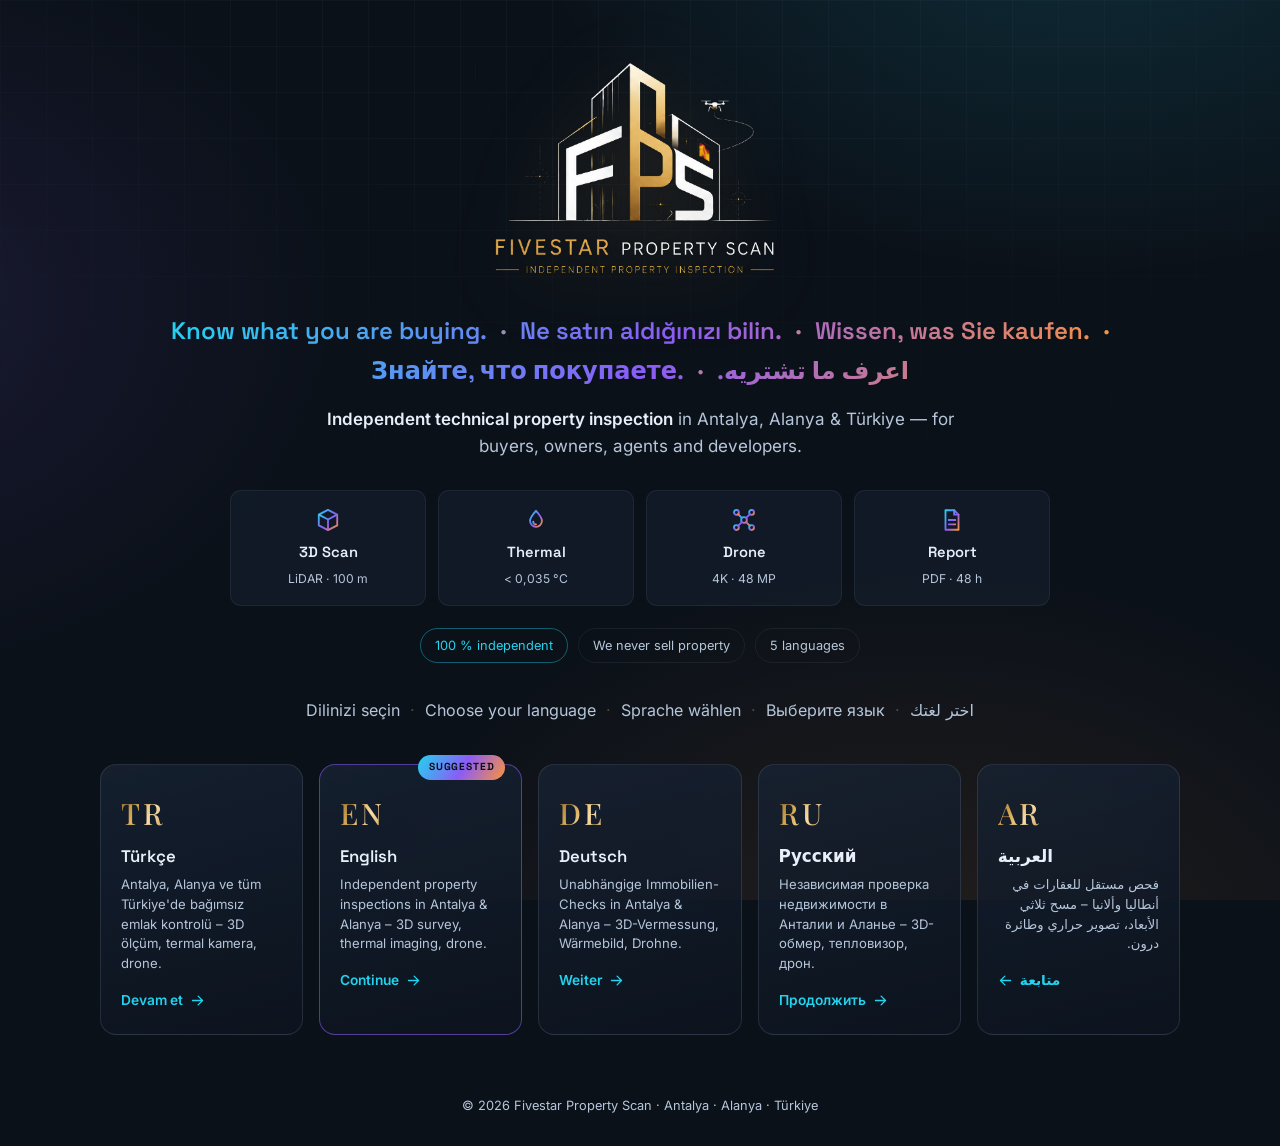
==== commit f421ce11: "Add files via upload" ====
--- a/index.html
+++ b/index.html
@@ -49,6 +49,52 @@
   <main class="splash-main">
     <div class="splash-wrap">
       <img class="splash-logo-img" src="images/logo-fps.png" alt="Fivestar Property Scan">
+
+      <!-- Kernaussage in allen fünf Sprachen. Bewusst VOR der Sprachauswahl:
+           Wer hier landet, soll sofort sehen, worum es geht – nicht erst
+           nach einem Klick. -->
+      <p class="splash-claim">
+        <span lang="en">Know what you are buying.</span>
+        <span class="sep" aria-hidden="true">·</span>
+        <span lang="tr">Ne satın aldığınızı bilin.</span>
+        <span class="sep" aria-hidden="true">·</span>
+        <span lang="de">Wissen, was Sie kaufen.</span>
+        <span class="sep" aria-hidden="true">·</span>
+        <span lang="ru">Знайте, что покупаете.</span>
+        <span class="sep" aria-hidden="true">·</span>
+        <span lang="ar" dir="rtl">اعرف ما تشتريه.</span>
+      </p>
+
+      <p class="splash-lead">
+        <b>Independent technical property inspection</b> in Antalya, Alanya &amp; Türkiye — for buyers, owners, agents and developers.
+      </p>
+
+      <!-- Leistungen sprachneutral: Icons plus international lesbare Begriffe -->
+      <ul class="splash-services" aria-label="Services">
+        <li>
+          <svg viewBox="0 0 24 24" aria-hidden="true"><path d="M12 2.6 20.5 7v10L12 21.4 3.5 17V7Z" stroke="url(#ig)" stroke-width="1.7" fill="none" stroke-linejoin="round"/><path d="M3.5 7 12 11.5 20.5 7M12 11.5v9.9" stroke="url(#ig)" stroke-width="1.7" fill="none" stroke-linejoin="round"/></svg>
+          <b>3D&nbsp;Scan</b><span>LiDAR · 100&nbsp;m</span>
+        </li>
+        <li>
+          <svg viewBox="0 0 24 24" aria-hidden="true"><path d="M12 3.5c3.5 3.8 5.5 6.7 5.5 9.3a5.5 5.5 0 1 1-11 0c0-2.6 2-5.5 5.5-9.3Z" stroke="url(#ig)" stroke-width="1.7" fill="none" stroke-linejoin="round"/><path d="M9.5 13.5a2.5 2.5 0 0 0 2.5 2.5" stroke="url(#ig)" stroke-width="1.7" fill="none" stroke-linecap="round"/></svg>
+          <b>Thermal</b><span>&lt;&nbsp;0,035&nbsp;°C</span>
+        </li>
+        <li>
+          <svg viewBox="0 0 24 24" aria-hidden="true"><circle cx="12" cy="12" r="2.6" stroke="url(#ig)" stroke-width="1.7" fill="none"/><path d="M10 10 6.5 6.5M14 10l3.5-3.5M10 14l-3.5 3.5M14 14l3.5 3.5" stroke="url(#ig)" stroke-width="1.7" stroke-linecap="round"/><circle cx="5" cy="5" r="2.2" stroke="url(#ig)" stroke-width="1.7" fill="none"/><circle cx="19" cy="5" r="2.2" stroke="url(#ig)" stroke-width="1.7" fill="none"/><circle cx="5" cy="19" r="2.2" stroke="url(#ig)" stroke-width="1.7" fill="none"/><circle cx="19" cy="19" r="2.2" stroke="url(#ig)" stroke-width="1.7" fill="none"/></svg>
+          <b>Drone</b><span>4K · 48&nbsp;MP</span>
+        </li>
+        <li>
+          <svg viewBox="0 0 24 24" aria-hidden="true"><path d="M6 3h8l4 4v14H6Z" stroke="url(#ig)" stroke-width="1.7" fill="none" stroke-linejoin="round"/><path d="M14 3v4h4M9 12h6M9 16h6" stroke="url(#ig)" stroke-width="1.7" fill="none" stroke-linecap="round"/></svg>
+          <b>Report</b><span>PDF · 48&nbsp;h</span>
+        </li>
+      </ul>
+
+      <ul class="splash-trust" aria-label="Trust">
+        <li>100&nbsp;% independent</li>
+        <li>We never sell property</li>
+        <li>5 languages</li>
+      </ul>
+
       <p class="splash-sub">
         <span lang="tr">Dilinizi seçin</span>
         <span class="sep">·</span>
--- a/css/styles.css
+++ b/css/styles.css
@@ -130,7 +130,7 @@
   --line-soft: rgba(148, 163, 184, 0.10);
   --line-gold: rgba(214, 169, 82, 0.35);
   --text: #E8EFF9;
-  --muted: #9AAABF;
+  --muted: #B6C6DA;   /* Fliesstext auf dunklem Grund - bewusst hell gehalten */
   --cyan: #22D3EE;
   --violet: #8B5CF6;
   --orange: #FB923C;
@@ -527,7 +527,14 @@
 .grid-5 { display: grid; grid-template-columns: repeat(auto-fit, minmax(196px, 1fr)); gap: 18px; }
 
 /* ---------- Stats ---------- */
-.stats-band { margin-top: 58px; border-top: 1px solid var(--line-soft); border-bottom: 1px solid var(--line-soft); }
+/* Kennzahlen-Leiste als eigene Karte, damit sie zum übrigen Raster passt */
+.stats-band {
+  margin-top: 58px; padding: 6px 10px;
+  border: 1px solid var(--line); border-radius: var(--radius);
+  background:
+    radial-gradient(600px 220px at 50% 0%, rgba(34, 211, 238, 0.07), transparent 70%),
+    linear-gradient(165deg, rgba(20, 30, 46, 0.7), rgba(11, 17, 25, 0.75));
+}
 .stats-grid { display: grid; grid-template-columns: repeat(4, 1fr); }
 .stat { padding: 34px 20px; text-align: center; position: relative; }
 .stat + .stat::before {
@@ -731,6 +738,121 @@
 .kopier-toast.an { opacity: 1; transform: translate(-50%, 0); }
 @media (prefers-reduced-motion: reduce) { .kopier-toast { transition: none; } }
 
+/* ---------- Persönliche Vorstellung ----------
+   Die Seite wirkte bis hierhin anonym. Ein Gesicht und ein paar ehrliche
+   Sätze wiegen bei einem Fremden mehr als jede Leistungsliste. */
+.person {
+  margin-top: 46px; padding: 34px;
+  display: grid; grid-template-columns: 200px 1fr; gap: 32px; align-items: start;
+  border: 1px solid var(--line); border-radius: var(--radius);
+  background: linear-gradient(165deg, rgba(20, 30, 46, 0.75), rgba(11, 17, 25, 0.85));
+}
+.person-foto {
+  width: 200px; height: 200px; border-radius: 16px; overflow: hidden;
+  border: 1px solid var(--line); background: rgba(34, 211, 238, 0.05);
+  display: grid; place-items: center; text-align: center;
+}
+.person-foto img { width: 100%; height: 100%; object-fit: cover; display: block; }
+.person-foto .platzhalter { padding: 16px; font-size: 0.78rem; color: var(--muted); line-height: 1.5; }
+.person-foto .platzhalter svg { width: 34px; height: 34px; margin-bottom: 8px; opacity: 0.5; }
+.person h3 { font-size: 1.3rem; margin-bottom: 4px; }
+.person .rolle {
+  font-family: var(--font-display); font-size: 0.82rem; letter-spacing: 0.14em;
+  text-transform: uppercase; color: var(--cyan); margin-bottom: 16px; display: block;
+}
+.person p { color: var(--muted); margin: 0 0 12px; font-size: 0.98rem; }
+.person p:last-child { margin-bottom: 0; }
+.person p b { color: var(--text); font-weight: 600; }
+@media (max-width: 720px) {
+  .person { grid-template-columns: 1fr; gap: 20px; padding: 24px 20px; justify-items: center; text-align: center; }
+  .person-foto { width: 170px; height: 170px; }
+  .person .rolle { display: block; }
+}
+
+/* ---------- Kundenstimmen ---------- */
+.stimmen { display: grid; grid-template-columns: repeat(3, 1fr); gap: 20px; }
+.stimme {
+  padding: 26px 24px; border-radius: var(--radius);
+  border: 1px solid var(--line-soft); background: rgba(20, 30, 46, 0.55);
+  display: flex; flex-direction: column;
+}
+.stimme-text { color: #D5E0EE; font-size: 0.97rem; margin: 0 0 18px; }
+.stimme-text::before { content: "„"; color: var(--cyan); font-size: 1.6rem; line-height: 0; margin-inline-end: 3px; }
+.stimme-quelle {
+  margin-top: auto; padding-top: 14px; border-top: 1px solid var(--line-soft);
+  font-size: 0.84rem; color: var(--muted);
+}
+.stimme-quelle b { color: var(--text); font-weight: 600; display: block; margin-bottom: 2px; }
+.stimmen-hinweis {
+  margin: 22px auto 0; max-width: 760px; text-align: center;
+  font-size: 0.86rem; color: var(--muted);
+  padding: 14px 18px; border-radius: var(--radius-sm);
+  border: 1px solid var(--line-soft); background: rgba(214, 169, 82, 0.07);
+}
+@media (max-width: 860px) { .stimmen { grid-template-columns: 1fr; } }
+
+/* ---------- „So einfach läuft das" ----------
+   Laien-Erklärung vor den technischen Details. Viele Kunden hören zum
+   ersten Mal von Wärmebilddiagnostik – hier ohne einen einzigen Fachbegriff. */
+.einfach-steps {
+  display: grid; grid-template-columns: repeat(3, 1fr); gap: 20px; margin-bottom: 26px;
+}
+.einfach-steps > div {
+  padding: 26px 24px; border-radius: var(--radius);
+  border: 1px solid var(--line-soft); background: rgba(20, 30, 46, 0.5);
+}
+.einfach-steps .nr {
+  display: grid; place-items: center; width: 40px; height: 40px; border-radius: 50%;
+  margin-bottom: 16px; font-family: var(--font-display); font-weight: 700; font-size: 1.05rem;
+  background: rgba(34, 211, 238, 0.12); border: 1px solid rgba(34, 211, 238, 0.34); color: var(--cyan);
+}
+.einfach-steps h3 { font-size: 1.08rem; margin-bottom: 8px; }
+.einfach-steps p { color: var(--muted); font-size: 0.95rem; margin: 0; }
+.einfach-frage {
+  padding: 24px 26px; border-radius: var(--radius);
+  border: 1px solid var(--line); border-inline-start: 3px solid var(--cyan);
+  background: rgba(34, 211, 238, 0.06);
+}
+.einfach-frage h3 { font-size: 1.05rem; margin-bottom: 8px; color: var(--cyan); }
+.einfach-frage p { color: #D5E0EE; font-size: 0.96rem; margin: 0 0 12px; }
+.einfach-frage p:last-child { margin-bottom: 0; }
+@media (max-width: 860px) {
+  .einfach-steps { grid-template-columns: 1fr; gap: 14px; }
+  .einfach-steps > div { padding: 22px 20px; }
+  .einfach-frage { padding: 20px 18px; }
+}
+
+/* ---------- „Das bekommen Sie" ----------
+   Sammelt am Ende der Leistungen, was beim Kunden tatsächlich ankommt.
+   Bewusst als geschlossener Block: Die Einzelinfos stehen zwar in den
+   Leistungspunkten, aber dort verstreut über 70 Zeilen. */
+.liefer {
+  margin-top: 64px; padding: 38px 34px 34px;
+  border: 1px solid var(--line); border-radius: var(--radius);
+  background:
+    radial-gradient(700px 300px at 12% 0%, rgba(34, 211, 238, 0.09), transparent 65%),
+    linear-gradient(165deg, rgba(20, 30, 46, 0.9), rgba(11, 17, 25, 0.9));
+}
+.liefer > .eyebrow { margin-bottom: 10px; }
+.liefer h3 { font-size: clamp(1.3rem, 2.4vw, 1.8rem); margin-bottom: 8px; }
+.liefer > p { color: var(--muted); max-width: 640px; margin: 0 0 26px; }
+.liefer-list { display: grid; grid-template-columns: 1fr 1fr; gap: 14px 30px; }
+.liefer-list > div {
+  display: flex; gap: 12px; align-items: flex-start;
+  font-size: 0.97rem; color: #D5E0EE; min-width: 0;
+}
+.liefer-list svg { width: 20px; height: 20px; flex: none; margin-top: 2px; }
+.liefer-list b { color: var(--text); font-weight: 600; }
+.liefer-note {
+  margin: 26px 0 0; padding-top: 20px; border-top: 1px solid var(--line-soft);
+  font-size: 0.9rem; color: var(--muted);
+}
+.liefer-note b { color: var(--cyan); font-weight: 600; }
+@media (max-width: 860px) {
+  .liefer { padding: 28px 22px 26px; }
+  .liefer-list { grid-template-columns: 1fr; gap: 13px; }
+}
+
 /* Hinweis auf Nordzypern unter den Einsatzorten */
 .zypern-hinweis {
   margin: 12px 0 4px; padding: 11px 14px;
@@ -765,7 +887,21 @@
   border-top: 1px solid var(--line-soft);
   border-bottom: 1px solid var(--line-soft);
 }
-.b2b-card { display: flex; flex-direction: column; }
+/* Firmenkarten violett getönt, Equipment-Karten kühl/cyan – so ist auf einen
+   Blick erkennbar, dass es zwei verschiedene Seitenbereiche sind. */
+.b2b-card {
+  display: flex; flex-direction: column;
+  border-color: rgba(139, 92, 246, 0.32);
+  background: linear-gradient(165deg, rgba(32, 26, 56, 0.85), rgba(17, 15, 32, 0.9));
+}
+.b2b-card::before { background: linear-gradient(90deg, var(--violet), var(--orange)); }
+.b2b-card .card-icon {
+  background: rgba(139, 92, 246, 0.12); border-color: rgba(139, 92, 246, 0.32);
+}
+.tech-card {
+  border-color: rgba(34, 211, 238, 0.24);
+  background: linear-gradient(165deg, rgba(16, 34, 46, 0.8), rgba(11, 20, 30, 0.88));
+}
 .b2b-role {
   font-family: var(--font-display); font-size: 0.73rem; font-weight: 600;
   letter-spacing: 0.17em; text-transform: uppercase;
@@ -1059,6 +1195,54 @@
 .splash-rule::after { background: linear-gradient(90deg, rgba(214, 169, 82, 0.65), transparent); }
 .splash-stars { display: flex; gap: 6px; }
 .splash-stars svg { width: 13px; height: 13px; }
+/* ---------- Startseite: Inhalt vor der Sprachauswahl ----------
+   Wer hier landet, soll ohne Klick verstehen, worum es geht. Die
+   Kernaussage steht deshalb in allen fünf Sprachen, die Leistungen
+   sprachneutral als Icons mit international lesbaren Begriffen. */
+.splash-claim {
+  display: flex; flex-wrap: wrap; justify-content: center; align-items: center;
+  gap: 8px 14px; margin: 0 auto 18px; max-width: 940px;
+  font-family: var(--font-display); font-weight: 600;
+  font-size: clamp(1.05rem, 2.1vw, 1.5rem); line-height: 1.35;
+  background: var(--grad); -webkit-background-clip: text; background-clip: text; color: transparent;
+}
+.splash-claim .sep { color: rgba(214, 169, 82, 0.4); -webkit-text-fill-color: rgba(214, 169, 82, 0.4); }
+.splash-lead {
+  color: var(--muted); max-width: 660px; margin: 0 auto 30px;
+  font-size: clamp(0.94rem, 1.6vw, 1.06rem); line-height: 1.6;
+}
+.splash-lead b { color: var(--text); font-weight: 600; }
+
+.splash-services {
+  list-style: none; margin: 0 auto 22px; padding: 0; max-width: 820px;
+  display: grid; grid-template-columns: repeat(4, 1fr); gap: 12px;
+}
+.splash-services li {
+  display: flex; flex-direction: column; align-items: center; gap: 5px;
+  padding: 16px 10px; border-radius: var(--radius-sm);
+  border: 1px solid var(--line-soft); background: rgba(23, 34, 51, 0.5);
+}
+.splash-services svg { width: 26px; height: 26px; margin-bottom: 2px; }
+.splash-services b {
+  font-family: var(--font-display); font-size: 0.92rem; font-weight: 600; color: var(--text);
+}
+.splash-services span { font-size: 0.76rem; color: var(--muted); }
+
+.splash-trust {
+  list-style: none; margin: 0 auto 34px; padding: 0;
+  display: flex; flex-wrap: wrap; justify-content: center; gap: 8px 10px;
+}
+.splash-trust li {
+  font-size: 0.8rem; color: var(--muted);
+  border: 1px solid var(--line-soft); border-radius: 999px; padding: 6px 14px;
+}
+.splash-trust li:first-child { color: var(--cyan); border-color: rgba(34, 211, 238, 0.4); }
+
+@media (max-width: 720px) {
+  .splash-services { grid-template-columns: 1fr 1fr; }
+  .splash-claim { font-size: 1.02rem; gap: 6px 10px; }
+}
+
 .splash-sub {
   color: var(--muted); font-size: clamp(0.88rem, 1.5vw, 1rem);
   margin-bottom: 40px; display: flex; align-items: center; justify-content: center;
@@ -1176,8 +1360,13 @@
     --line: rgba(180, 200, 224, 0.40);
     --line-soft: rgba(180, 200, 224, 0.22);
     /* Farbverlauf für Zahlen, Eyebrows und Hervorhebungen: auf dem hellen
-       Untergrund brauchen die Töne mehr Leuchtkraft, sonst wirken sie matt. */
-    --grad: linear-gradient(120deg, #7DE9FA, #C3B0FF 52%, #FFC08A);
+       Untergrund brauchen die Töne deutlich mehr Leuchtkraft, sonst wirken
+       sie matt. Bewusst helle Pastelltöne – bei kurzen Wörtern wie „kaufen"
+       sieht man ohnehin nur einen Ausschnitt des Verlaufs, der muss also
+       an JEDER Stelle hell genug sein. */
+    --grad: linear-gradient(120deg, #5DDFF5, #B49BFF 52%, #FFB877);
+    /* Gold für die großen Ziffern in den Bildrahmen */
+    --gold-grad: linear-gradient(120deg, #D9A857, #F8DDA7 38%, #FFF3D6 62%, #E8BE72);
   }
 
   body { font-size: 16.5px; line-height: 1.7; }
@@ -1206,10 +1395,35 @@
   .field select option { background: #2D3B52; }
   .site-footer { background: #202C3E; }
 
-  /* Zahlen und Kennwerte kräftiger: auf dem Handy sollen sie sofort ins Auge
-     springen, nicht im Hintergrund verschwinden. */
-  .stat-num { filter: saturate(1.15) brightness(1.06); }
+  /* Alles Farbige kräftiger: auf dem Handy sollen die Verlaufstexte sofort
+     ins Auge springen, nicht im Hintergrund verschwinden. Der Filter wirkt
+     auch auf background-clip:text und hebt den ganzen Verlauf an. */
+  .stat-num,
+  .grad-text,
+  .eyebrow { filter: saturate(1.35); }
+  .stat-num { font-weight: 700; }
   .stat-label { color: #E2EAF5; }
+
+  /* Die großen Ziffern im Bildrahmen standen auf 30 % Deckkraft und waren
+     dadurch kaum zu sehen. */
+  .device-frame .df-num {
+    color: transparent;
+    background: var(--gold-grad);
+    -webkit-background-clip: text; background-clip: text;
+    opacity: 0.9;
+  }
+
+  /* Bildrahmen heller, damit die Geräte-Grafiken nicht absaufen */
+  .device-frame::before {
+    background: radial-gradient(circle, rgba(34, 211, 238, 0.24), rgba(139, 92, 246, 0.16) 45%, transparent 70%);
+  }
+
+  /* Abschnitts-Etiketten („3D-Aufmaß", „360°-Rundgang") kräftiger */
+  .service-tag {
+    color: #8CEEFF;
+    border-color: rgba(140, 238, 255, 0.55);
+    background: rgba(34, 211, 238, 0.14);
+  }
   .spec-list li span:last-child { color: #FFFFFF; }
   .feat { color: #E4EDF8; }
   .m-chip { color: #FFFFFF; }
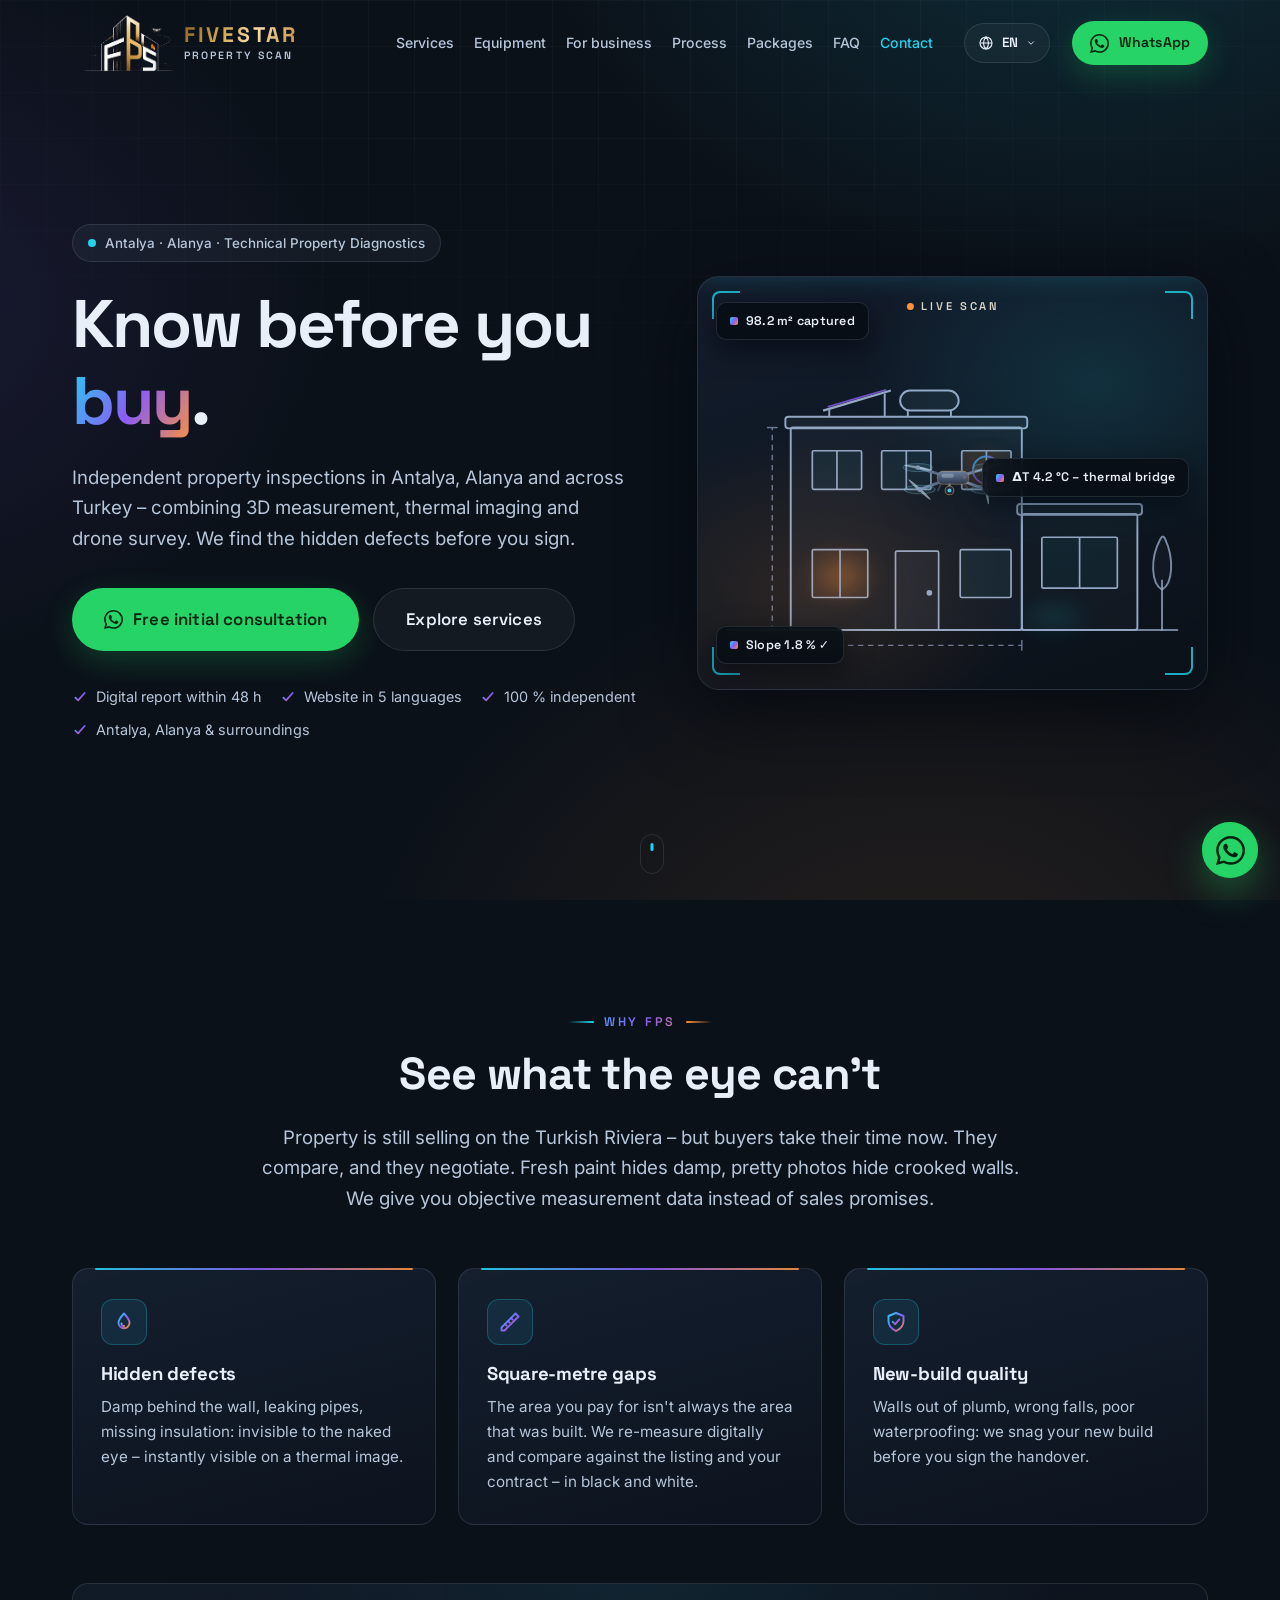
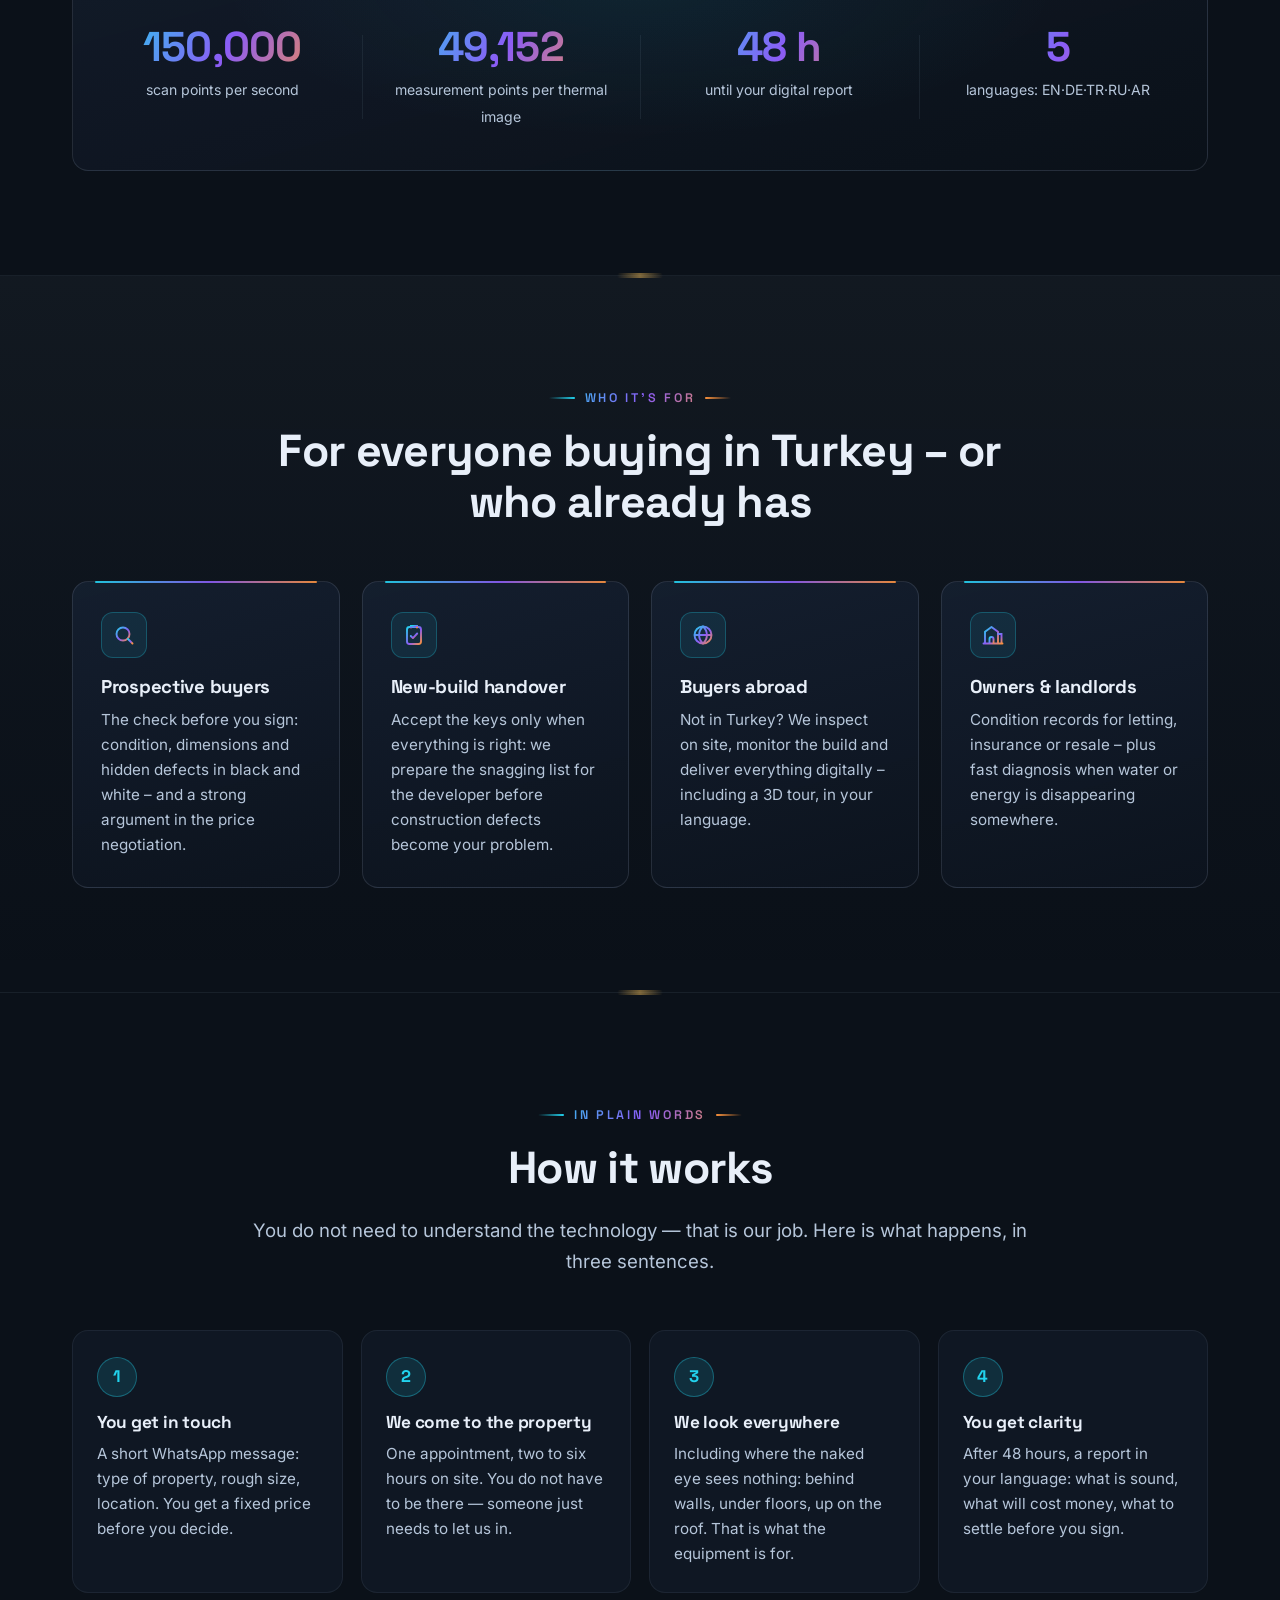
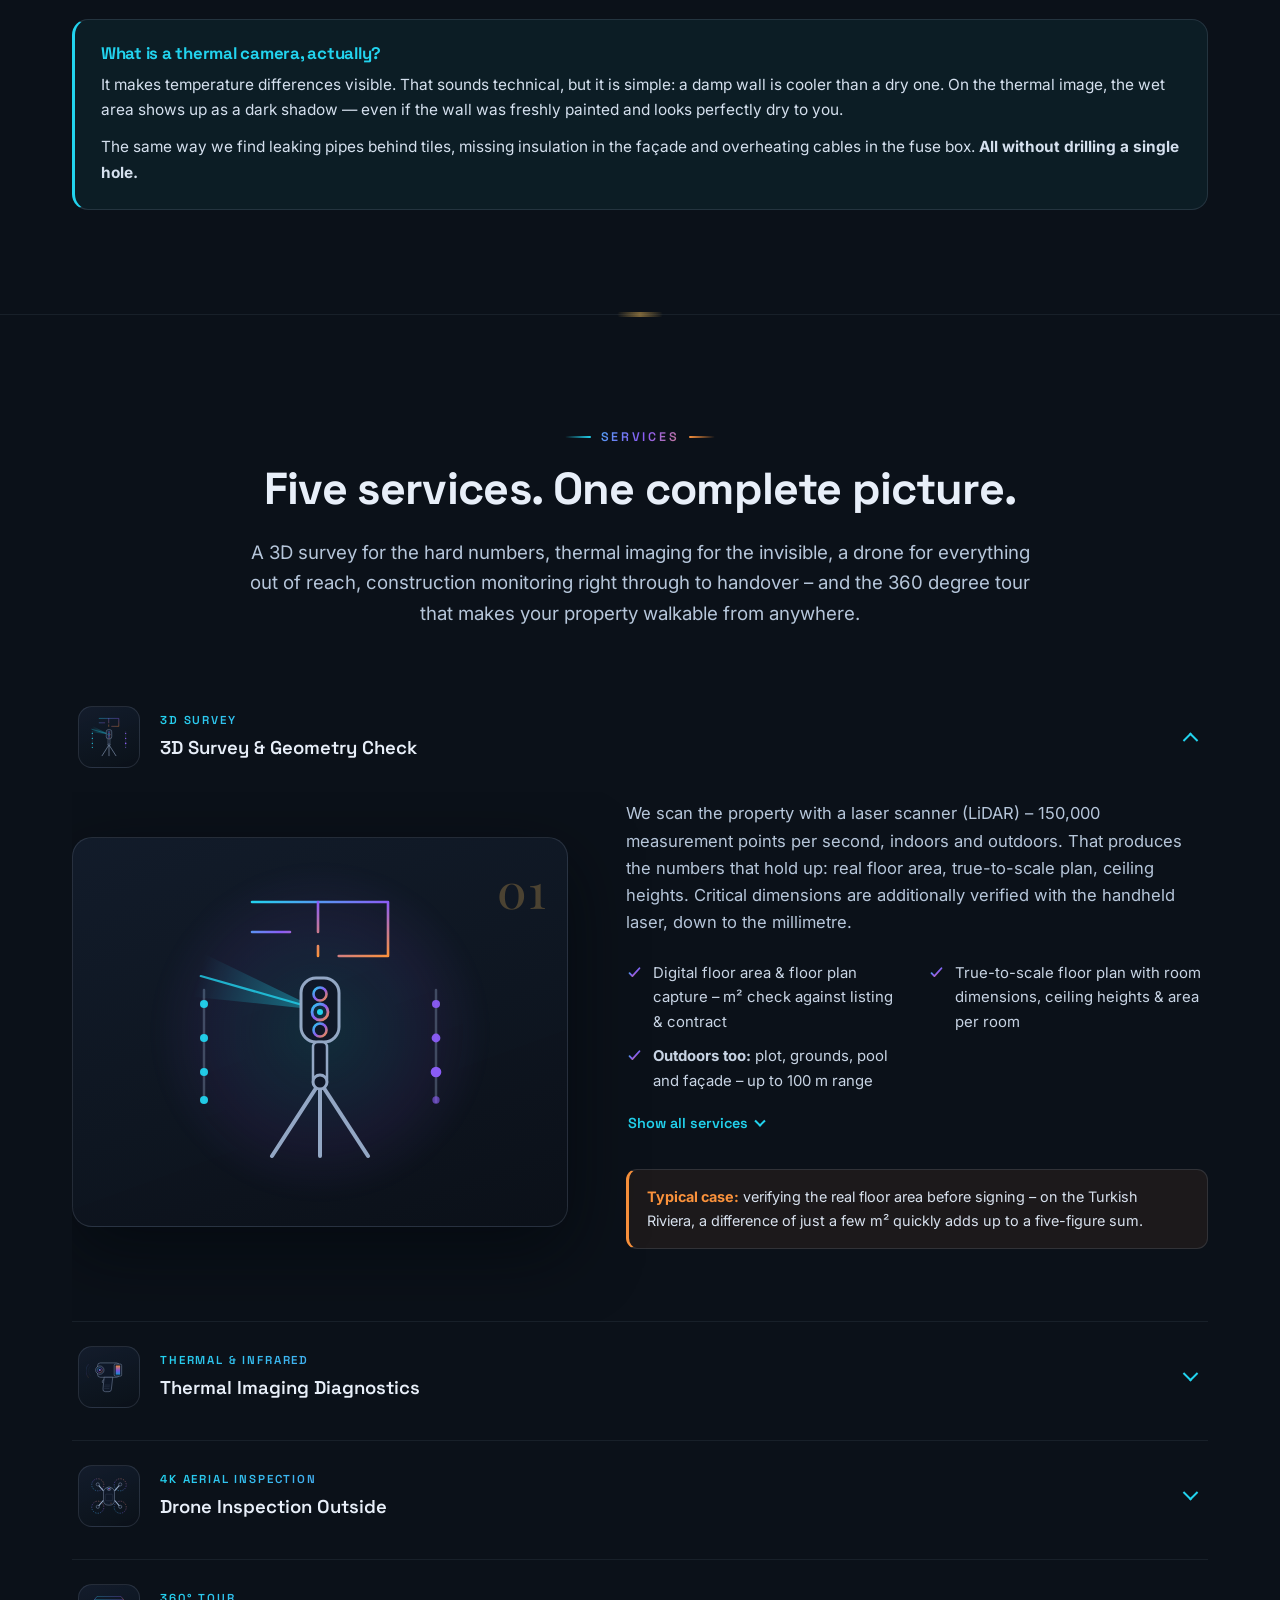
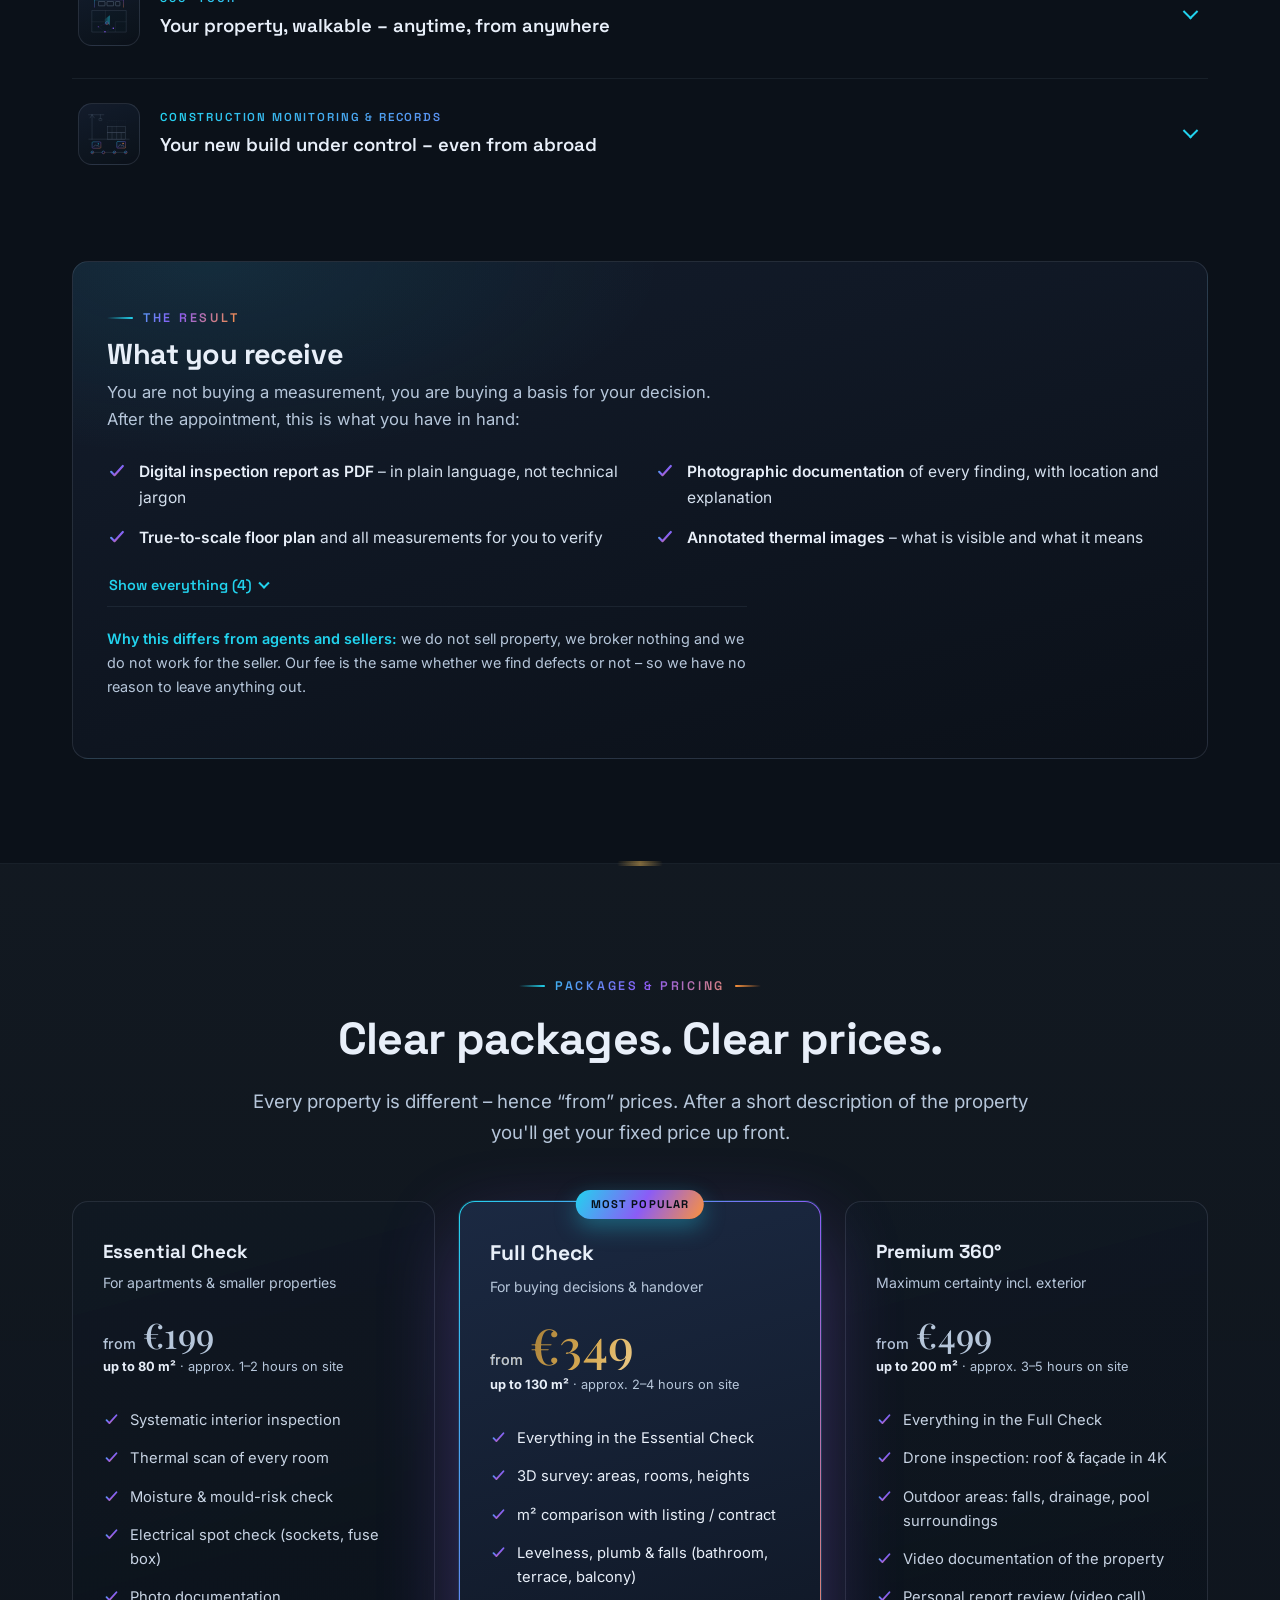
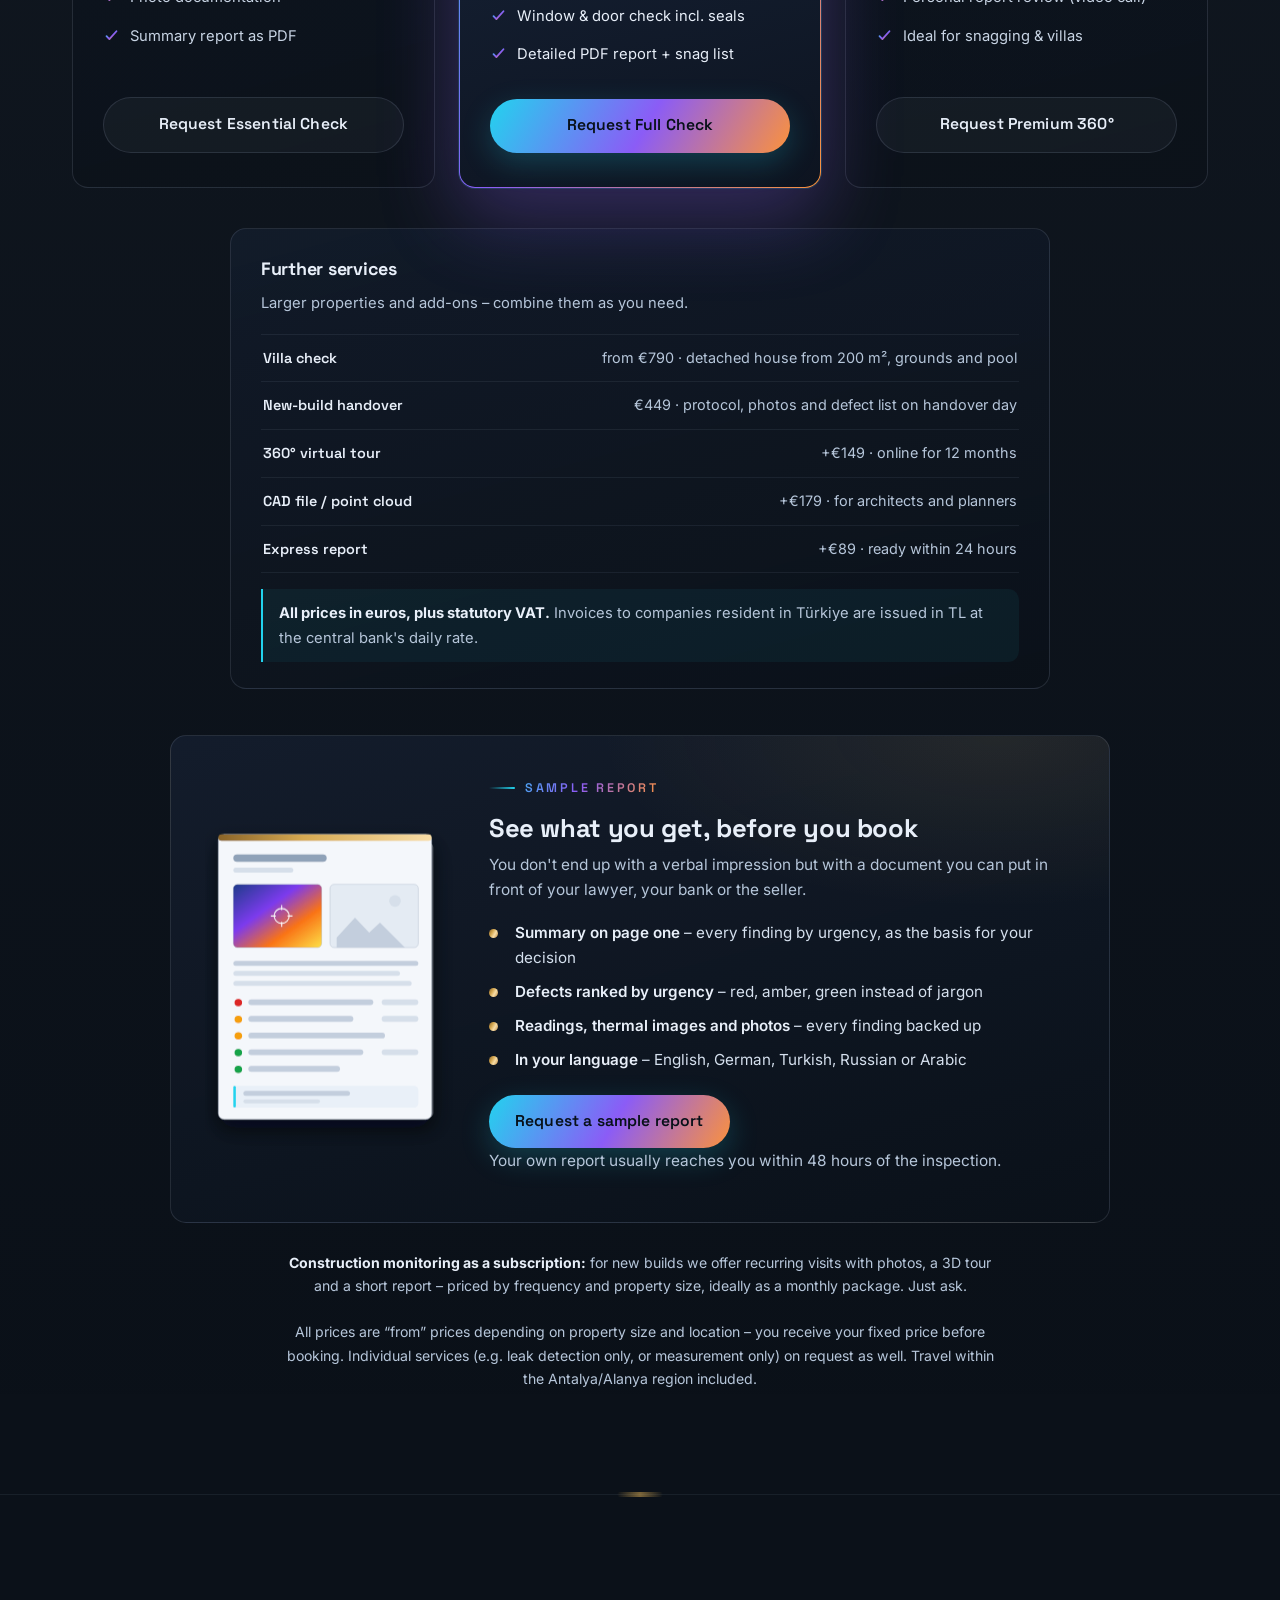
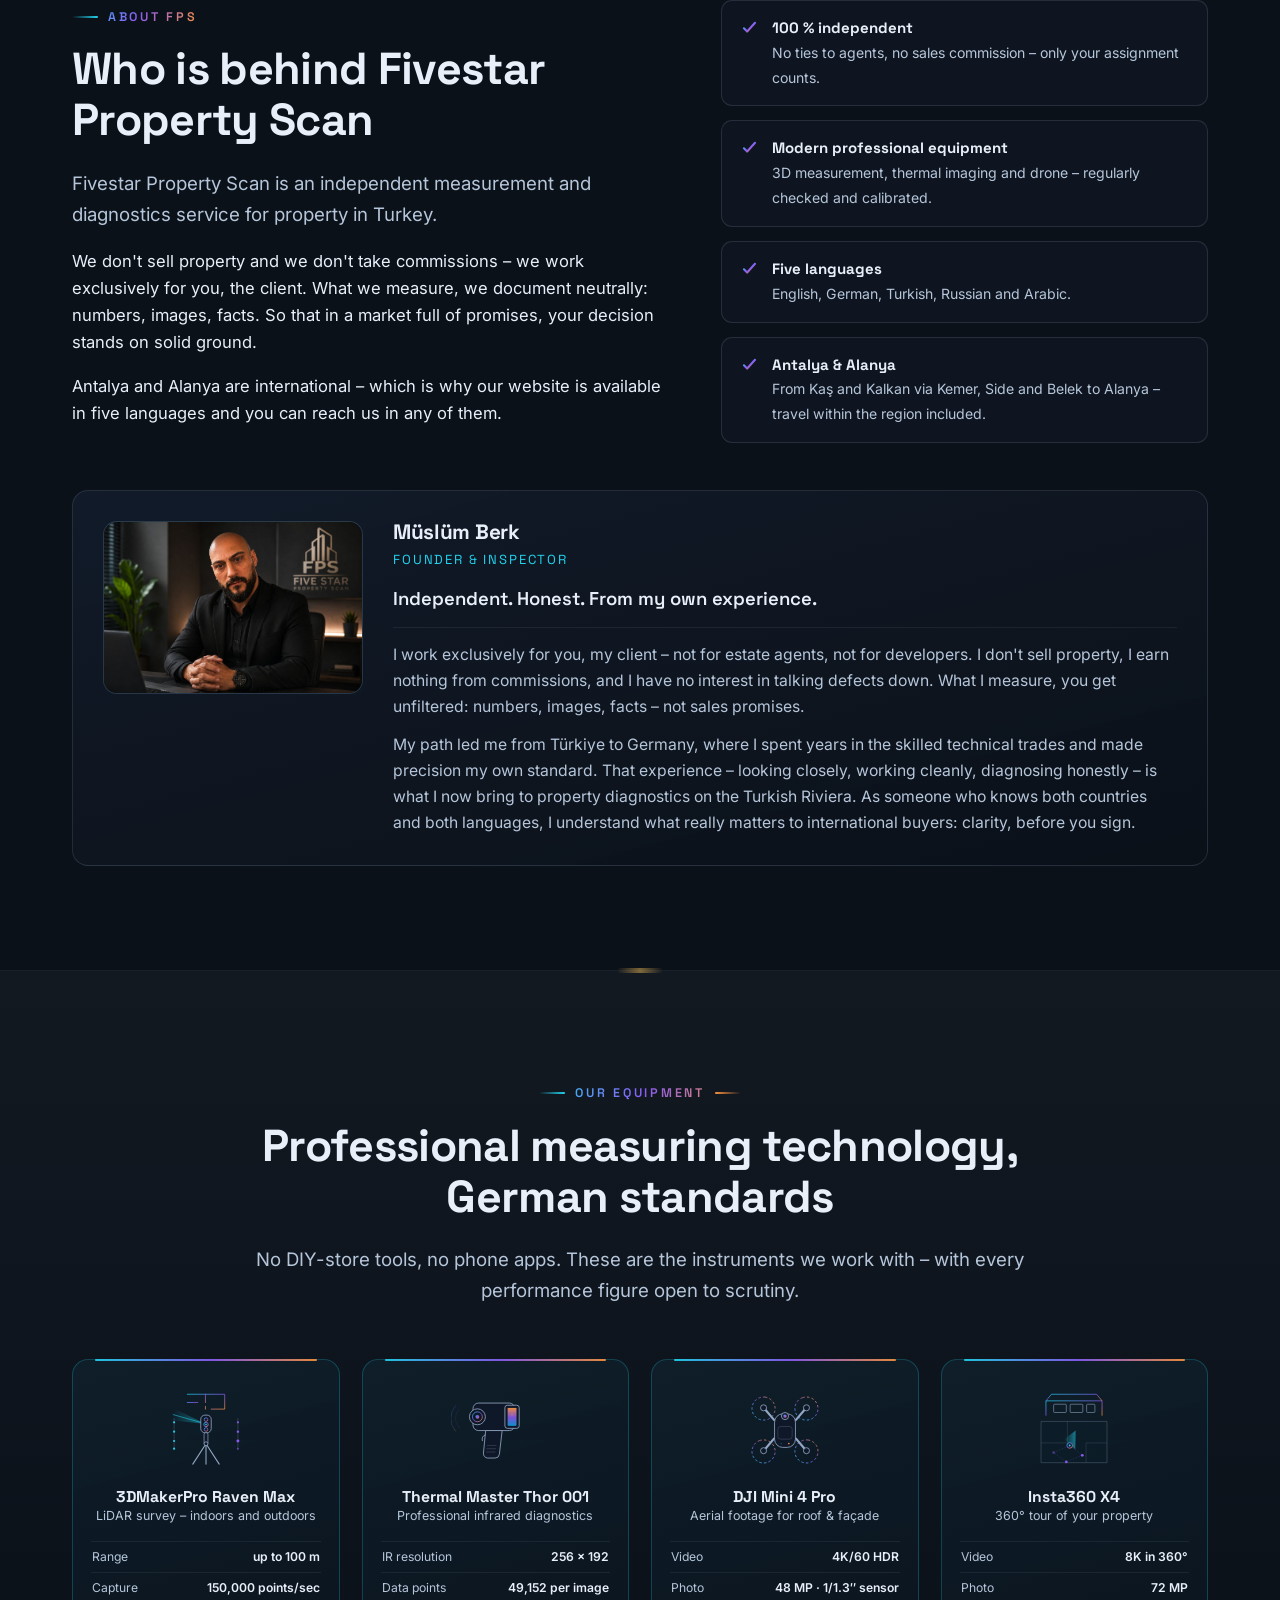
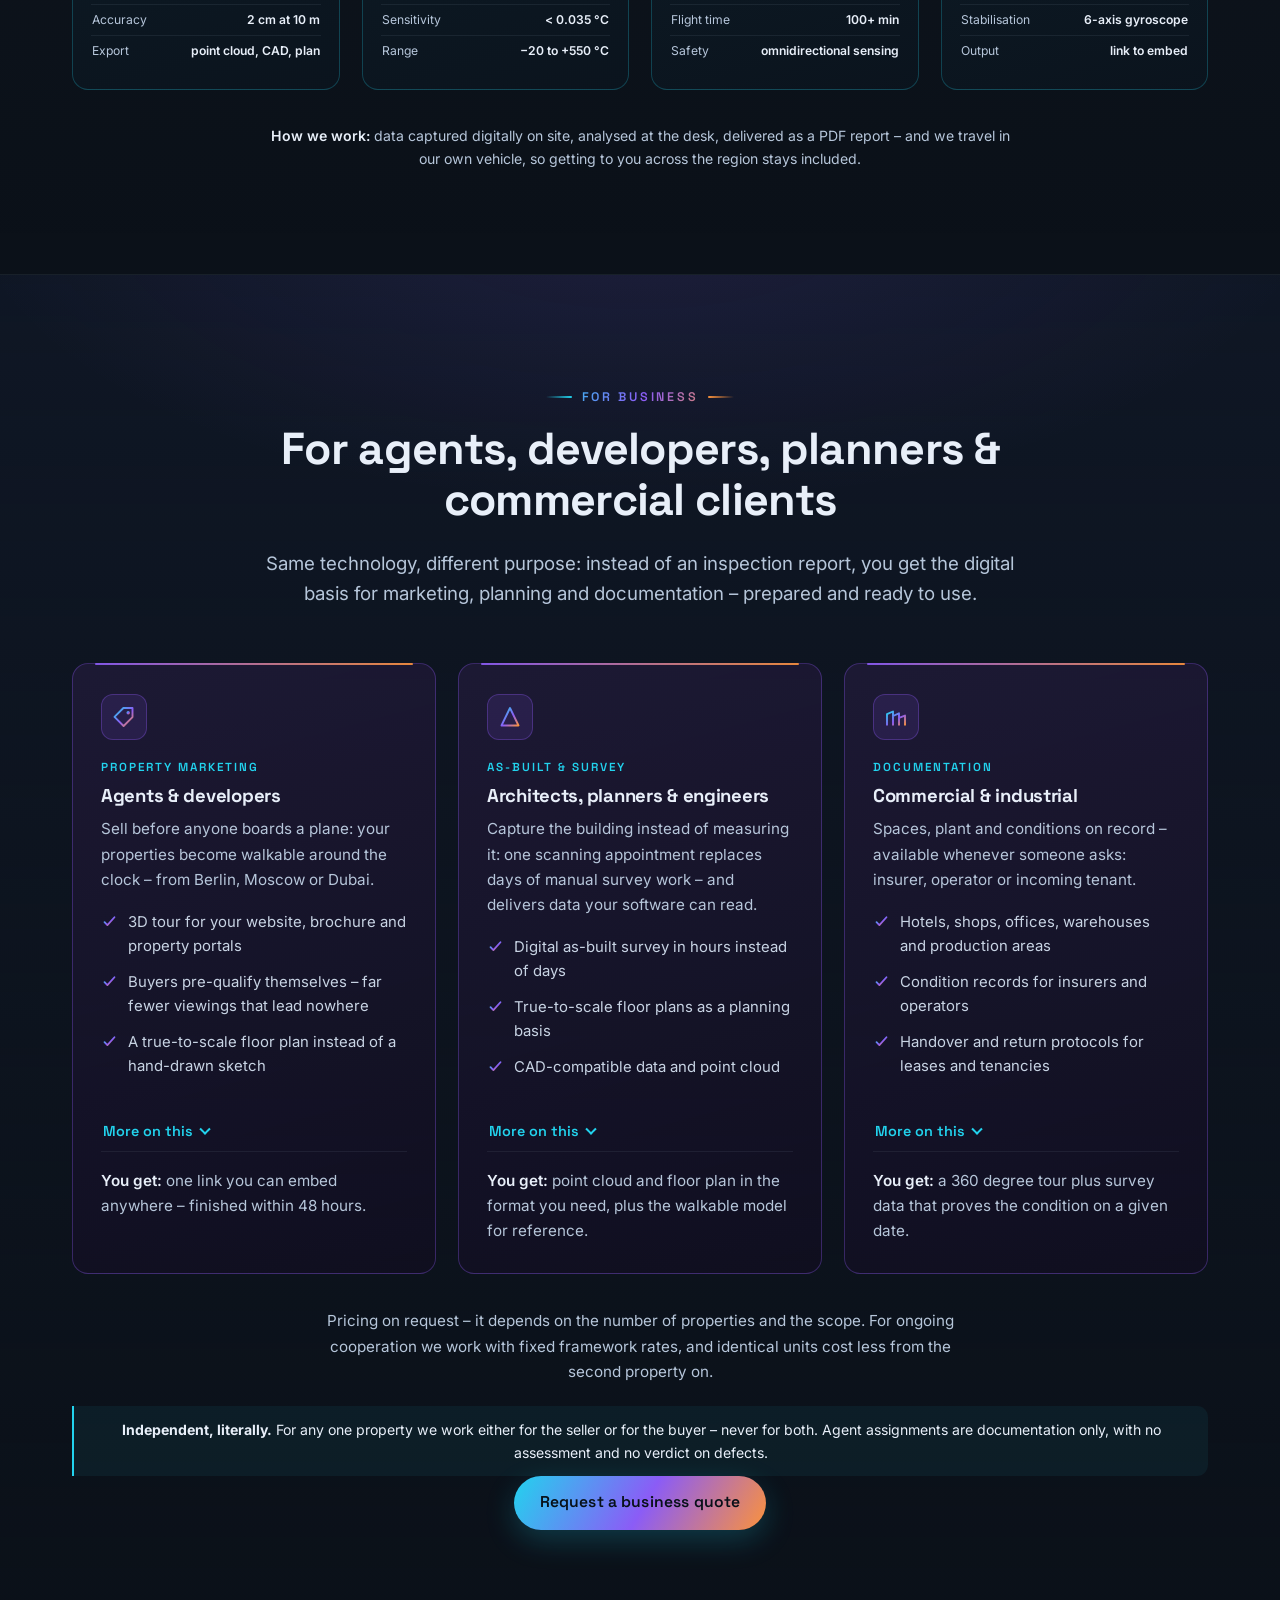
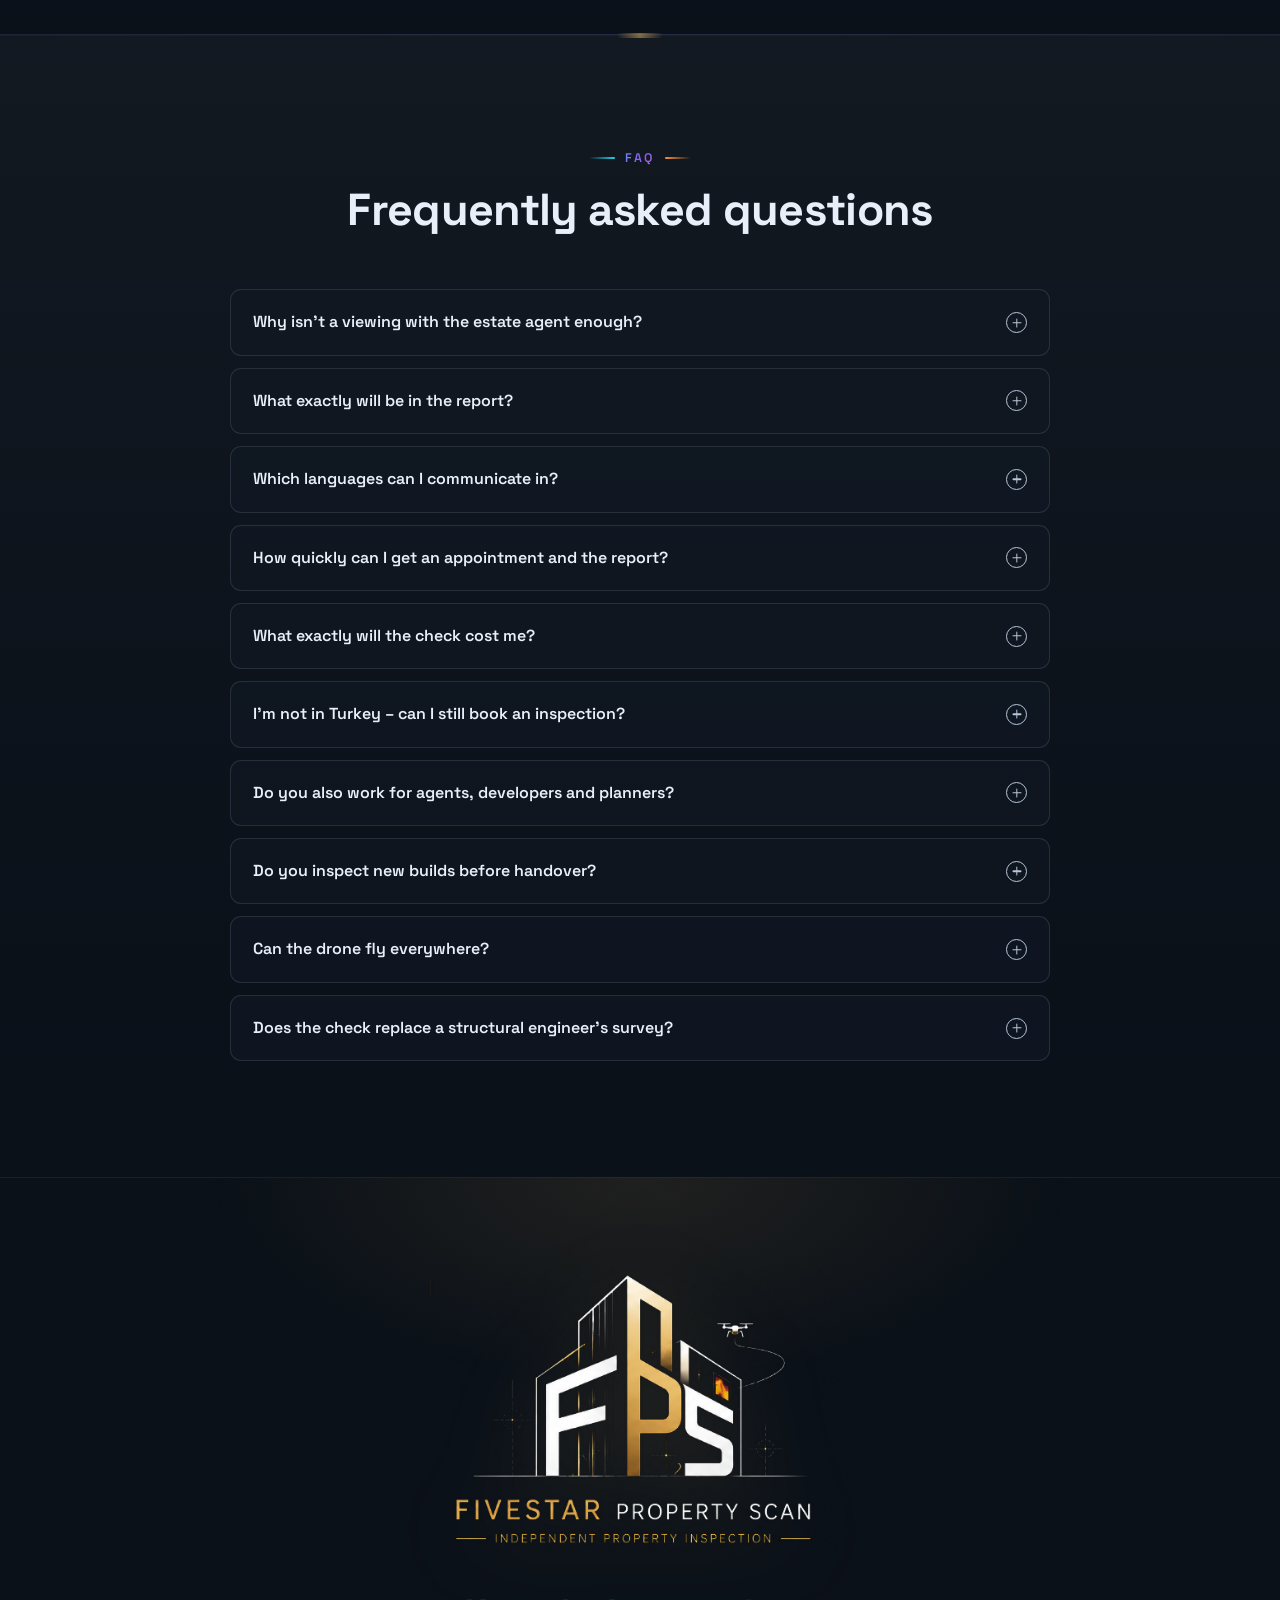
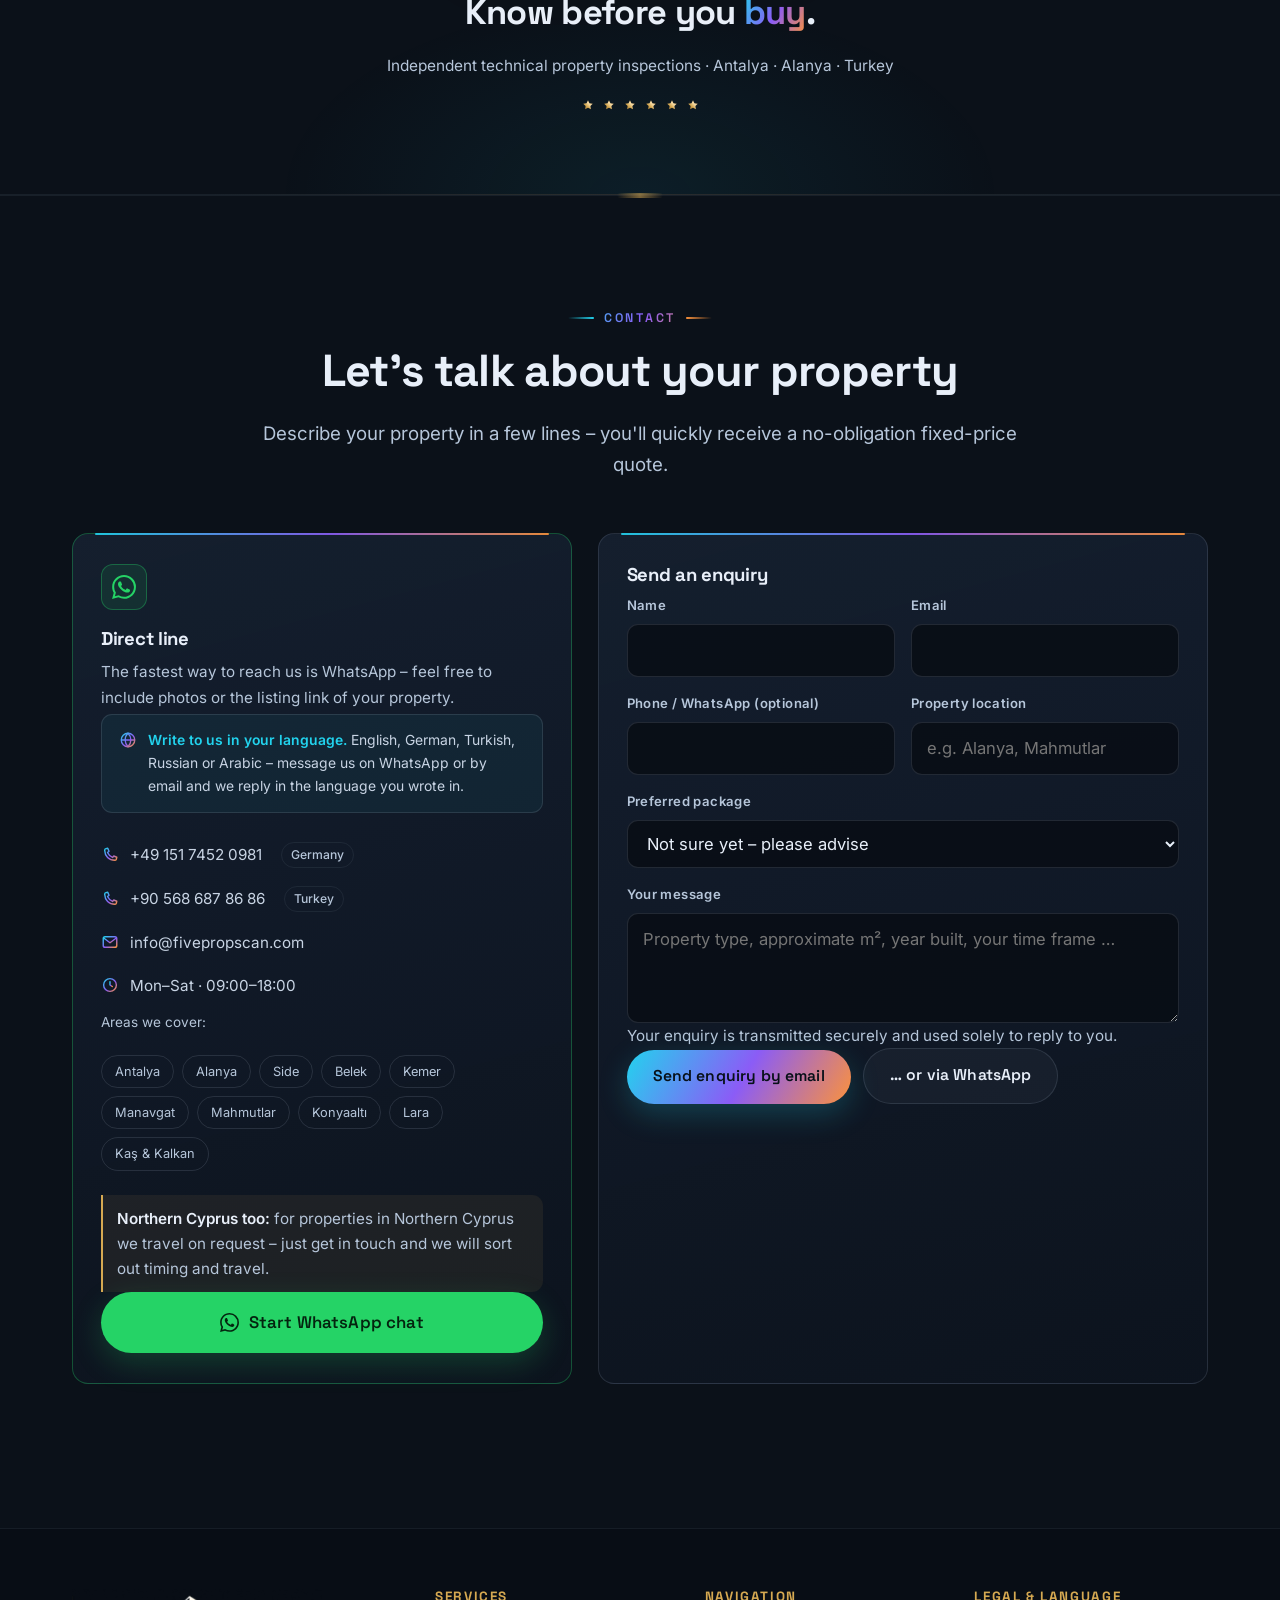
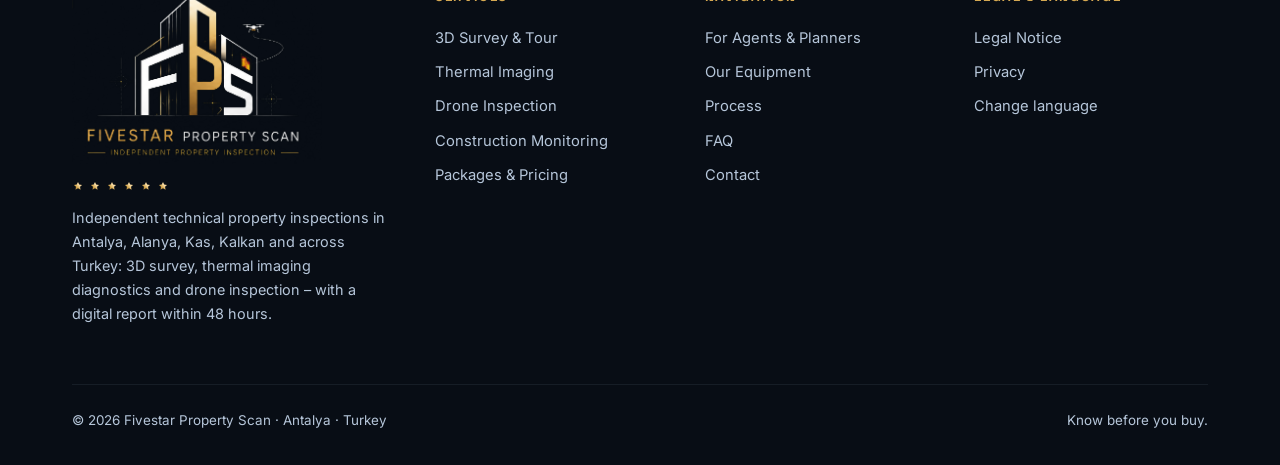
==== commit 2fef4b29: "Add files via upload" ====
--- a/index.html
+++ b/index.html
@@ -22,6 +22,35 @@
   <link rel="preload" href="fonts/space-grotesk-latin.woff2" as="font" type="font/woff2" crossorigin>
   <link rel="preload" href="fonts/inter-latin.woff2" as="font" type="font/woff2" crossorigin>
   <link rel="stylesheet" href="css/styles.css">
+
+  <!-- Sofort-Weiterleitung in die passende Sprache.
+       Steht bewusst hier oben und OHNE defer: So läuft es, bevor die Seite
+       gezeichnet wird – der Besucher sieht die Auswahl gar nicht erst
+       aufblitzen. Reihenfolge: zuletzt gewählte Sprache, sonst Browsersprache,
+       sonst Englisch. location.replace() statt href, damit der Zurück-Knopf
+       nicht in einer Schleife landet.
+       Auswahl trotzdem sehen:  /?choose=1
+       Ohne JavaScript bleibt die Auswahlseite stehen – das ist der Rückfall. -->
+  <script>
+    (function () {
+      var LANGS = ["de", "en", "tr", "ru", "ar"];
+      if (/[?&]choose/.test(location.search)) return;
+      var pick = null;
+      try {
+        var s = localStorage.getItem("cpc-lang");
+        if (s && LANGS.indexOf(s) !== -1) pick = s;
+      } catch (e) { /* Privatmodus: egal, dann Browsersprache */ }
+      if (!pick) {
+        var prefs = navigator.languages || [navigator.language || "en"];
+        for (var i = 0; i < prefs.length && !pick; i++) {
+          var c = String(prefs[i]).slice(0, 2).toLowerCase();
+          if (LANGS.indexOf(c) !== -1) pick = c;
+        }
+      }
+      location.replace((pick || "en") + "/");
+    })();
+  </script>
+
   <script defer src="js/main.js"></script>
 </head>
 <body class="splash-page" data-splash>
@@ -69,31 +98,11 @@
         <b>Independent technical property inspection</b> in Antalya, Alanya &amp; Türkiye — for buyers, owners, agents and developers.
       </p>
 
-      <!-- Leistungen sprachneutral: Icons plus international lesbare Begriffe -->
-      <ul class="splash-services" aria-label="Services">
-        <li>
-          <svg viewBox="0 0 24 24" aria-hidden="true"><path d="M12 2.6 20.5 7v10L12 21.4 3.5 17V7Z" stroke="url(#ig)" stroke-width="1.7" fill="none" stroke-linejoin="round"/><path d="M3.5 7 12 11.5 20.5 7M12 11.5v9.9" stroke="url(#ig)" stroke-width="1.7" fill="none" stroke-linejoin="round"/></svg>
-          <b>3D&nbsp;Scan</b><span>LiDAR · 100&nbsp;m</span>
-        </li>
-        <li>
-          <svg viewBox="0 0 24 24" aria-hidden="true"><path d="M12 3.5c3.5 3.8 5.5 6.7 5.5 9.3a5.5 5.5 0 1 1-11 0c0-2.6 2-5.5 5.5-9.3Z" stroke="url(#ig)" stroke-width="1.7" fill="none" stroke-linejoin="round"/><path d="M9.5 13.5a2.5 2.5 0 0 0 2.5 2.5" stroke="url(#ig)" stroke-width="1.7" fill="none" stroke-linecap="round"/></svg>
-          <b>Thermal</b><span>&lt;&nbsp;0,035&nbsp;°C</span>
-        </li>
-        <li>
-          <svg viewBox="0 0 24 24" aria-hidden="true"><circle cx="12" cy="12" r="2.6" stroke="url(#ig)" stroke-width="1.7" fill="none"/><path d="M10 10 6.5 6.5M14 10l3.5-3.5M10 14l-3.5 3.5M14 14l3.5 3.5" stroke="url(#ig)" stroke-width="1.7" stroke-linecap="round"/><circle cx="5" cy="5" r="2.2" stroke="url(#ig)" stroke-width="1.7" fill="none"/><circle cx="19" cy="5" r="2.2" stroke="url(#ig)" stroke-width="1.7" fill="none"/><circle cx="5" cy="19" r="2.2" stroke="url(#ig)" stroke-width="1.7" fill="none"/><circle cx="19" cy="19" r="2.2" stroke="url(#ig)" stroke-width="1.7" fill="none"/></svg>
-          <b>Drone</b><span>4K · 48&nbsp;MP</span>
-        </li>
-        <li>
-          <svg viewBox="0 0 24 24" aria-hidden="true"><path d="M6 3h8l4 4v14H6Z" stroke="url(#ig)" stroke-width="1.7" fill="none" stroke-linejoin="round"/><path d="M14 3v4h4M9 12h6M9 16h6" stroke="url(#ig)" stroke-width="1.7" fill="none" stroke-linecap="round"/></svg>
-          <b>Report</b><span>PDF · 48&nbsp;h</span>
-        </li>
-      </ul>
-
-      <ul class="splash-trust" aria-label="Trust">
-        <li>100&nbsp;% independent</li>
-        <li>We never sell property</li>
-        <li>5 languages</li>
-      </ul>
+      <!-- Technikdaten und Vertrauens-Chips standen hier bis 02.08.2026.
+           Raus, weil sie auf jeder Sprachseite ohnehin stehen: Diese Seite
+           sieht nur noch, wer ohne JavaScript kommt oder /?choose=1 aufruft.
+           Sie hat genau eine Aufgabe – Sprache wählen – und soll dafür auf
+           einen Bildschirm passen. -->
 
       <p class="splash-sub">
         <span lang="tr">Dilinizi seçin</span>
@@ -111,7 +120,6 @@
           <span class="suggest-chip">Önerilen</span>
           <span class="lang-code">TR</span>
           <span class="lang-name">Türkçe</span>
-          <span class="lang-desc">Antalya, Alanya ve tüm Türkiye'de bağımsız emlak kontrolü – 3D ölçüm, termal kamera, drone.</span>
           <span class="lang-go">Devam et
             <svg viewBox="0 0 24 24" aria-hidden="true"><use href="#ic-arrow"/></svg>
           </span>
@@ -120,7 +128,6 @@
           <span class="suggest-chip">Suggested</span>
           <span class="lang-code">EN</span>
           <span class="lang-name">English</span>
-          <span class="lang-desc">Independent property inspections in Antalya &amp; Alanya – 3D survey, thermal imaging, drone.</span>
           <span class="lang-go">Continue
             <svg viewBox="0 0 24 24" aria-hidden="true"><use href="#ic-arrow"/></svg>
           </span>
@@ -129,7 +136,6 @@
           <span class="suggest-chip">Empfohlen</span>
           <span class="lang-code">DE</span>
           <span class="lang-name">Deutsch</span>
-          <span class="lang-desc">Unabhängige Immobilien-Checks in Antalya &amp; Alanya – 3D-Vermessung, Wärmebild, Drohne.</span>
           <span class="lang-go">Weiter
             <svg viewBox="0 0 24 24" aria-hidden="true"><use href="#ic-arrow"/></svg>
           </span>
@@ -138,7 +144,6 @@
           <span class="suggest-chip">Рекомендуем</span>
           <span class="lang-code">RU</span>
           <span class="lang-name">Русский</span>
-          <span class="lang-desc">Независимая проверка недвижимости в Анталии и Аланье – 3D-обмер, тепловизор, дрон.</span>
           <span class="lang-go">Продолжить
             <svg viewBox="0 0 24 24" aria-hidden="true"><use href="#ic-arrow"/></svg>
           </span>
@@ -147,7 +152,6 @@
           <span class="suggest-chip">موصى به</span>
           <span class="lang-code">AR</span>
           <span class="lang-name">العربية</span>
-          <span class="lang-desc">فحص مستقل للعقارات في أنطاليا وألانيا – مسح ثلاثي الأبعاد، تصوير حراري وطائرة درون.</span>
           <span class="lang-go">متابعة
             <svg viewBox="0 0 24 24" aria-hidden="true" style="transform:scaleX(-1)"><use href="#ic-arrow"/></svg>
           </span>
--- a/css/styles.css
+++ b/css/styles.css
@@ -196,6 +196,10 @@
 html[lang="ar"] body { line-height: 1.95; font-size: 16px; }
 img, svg { max-width: 100%; display: block; }
 a { color: inherit; text-decoration: none; }
+/* Das hidden-Attribut setzt display:none nur im Browser-Grundstil - jede
+   eigene display-Regel (z. B. .btn mit inline-flex) gewinnt dagegen.
+   Ohne diese Zeile blieben ausgeblendete Knöpfe sichtbar. */
+[hidden] { display: none !important; }
 button { font: inherit; color: inherit; background: none; border: 0; cursor: pointer; }
 h1, h2, h3, h4 { font-family: var(--font-display); line-height: 1.14; margin: 0 0 0.5em; letter-spacing: -0.015em; }
 html[lang="ar"] h1, html[lang="ar"] h2, html[lang="ar"] h3, html[lang="ar"] h4 { letter-spacing: 0; line-height: 1.5; }
@@ -309,6 +313,9 @@
   color: var(--muted); margin-top: 6px;
 }
 .nav-links { display: flex; align-items: center; gap: 2px; }
+/* Ohne nowrap bricht „Für Firmen" / „Для бизнеса" mitten im Menü um und
+   der Kopf wird zweizeilig. */
+.nav-links a { white-space: nowrap; }
 .nav-links a {
   padding: 9px 12px; border-radius: 8px; font-size: 0.92rem; font-weight: 500;
   color: var(--muted); transition: color 0.2s, background 0.2s;
@@ -490,6 +497,59 @@
 .m-chip.c2 { top: 44%; right: 3.5%; animation-delay: 1.4s; }
 .m-chip.c3 { bottom: 6%; left: 3.5%; animation-delay: 2.6s; }
 @keyframes float-y { 0%, 100% { transform: translateY(0); } 50% { transform: translateY(-9px); } }
+/* ---------- Drohne umkreist das Haus ----------
+   Zwei ineinander verschachtelte Bewegungen ergeben die Ellipse: der äußere
+   Rahmen wandert waagerecht, das Bild darin senkrecht – mit halber Periode
+   und Phasenversatz. Das ist die verlässlichste Variante; offset-path wäre
+   eleganter, wird aber von älteren Handy-Browsern noch übergangen.
+   Die hintere Bahnhälfte läuft kleiner, blasser und HINTER dem Haus
+   (z-index 0 gegen z-index 1 der Hausgrafik) – das erzeugt die Tiefe.
+   Bewusst langsam (14 s pro Runde): eine Drohne, die hektisch kreist,
+   wirkt wie ein Spielzeug. */
+.drohne {
+  /* --umlauf ist der halbe Bahndurchmesser. Er MUSS zur Kartenbreite
+     passen: die Karte schneidet ab (overflow:hidden), sonst fliegt die
+     Drohne an den Umkehrpunkten halb aus dem Bild. Faustregel:
+     --umlauf + halbe Drohnenbreite < halbe Kartenbreite. */
+  --umlauf: 165px;
+  --drohne-b: 116px;
+  position: absolute; top: 41%; left: 50%; z-index: 3;
+  width: var(--drohne-b); margin-left: calc(var(--drohne-b) / -2);
+  pointer-events: none;
+  animation: drohne-x 14s cubic-bezier(0.42, 0, 0.58, 1) infinite;
+}
+.drohne img {
+  width: 100%;
+  filter: drop-shadow(0 8px 16px rgba(2, 6, 12, 0.55));
+  animation: drohne-y 14s cubic-bezier(0.42, 0, 0.58, 1) infinite;
+}
+@keyframes drohne-x {
+  0%   { transform: translateX(calc(var(--umlauf) * -1)); z-index: 0; }
+  25%  { transform: translateX(0); z-index: 0; }
+  50%  { transform: translateX(var(--umlauf)); z-index: 3; }
+  75%  { transform: translateX(0); z-index: 3; }
+  100% { transform: translateX(calc(var(--umlauf) * -1)); z-index: 0; }
+}
+@keyframes drohne-y {
+  /* hinten: höher, kleiner, blasser – vorne: tiefer, größer, klar */
+  0%   { transform: translateY(0) scale(0.86); opacity: 0.72; }
+  25%  { transform: translateY(-34px) scale(0.7); opacity: 0.5; }
+  50%  { transform: translateY(0) scale(0.86); opacity: 0.72; }
+  75%  { transform: translateY(34px) scale(1.06); opacity: 1; }
+  100% { transform: translateY(0) scale(0.86); opacity: 0.72; }
+}
+/* Karte schmaler → Bahn enger. Werte gegen die tatsächliche Kartenbreite
+   geprüft (Karte 354 px bei 390 px Fenster: 110 + 46 = 156 < 177). */
+@media (max-width: 1080px) { .drohne { --umlauf: 128px; --drohne-b: 100px; } }
+@media (max-width: 620px)  { .drohne { --umlauf: 110px; --drohne-b: 92px; } }
+@media (max-width: 400px)  { .drohne { --umlauf: 92px;  --drohne-b: 82px; } }
+@media (prefers-reduced-motion: reduce) {
+  /* Nicht ausblenden – die Drohne gehört zur Aussage. Nur stillstellen,
+     an der vorderen, gut sichtbaren Position. */
+  .drohne { animation: none; transform: translateX(calc(var(--umlauf) * 0.72)); z-index: 3; }
+  .drohne img { animation: none; transform: translateY(26px); opacity: 1; }
+}
+
 .scroll-hint {
   position: absolute; left: 50%; bottom: 26px; transform: translateX(-50%);
   width: 24px; height: 40px; border: 1.5px solid var(--line); border-radius: 999px;
@@ -553,6 +613,74 @@
 .service { display: grid; grid-template-columns: 0.92fr 1.08fr; gap: 58px; align-items: center; padding: 64px 0; }
 .service + .service { border-top: 1px solid var(--line-soft); }
 .service.flip .service-visual { order: 2; }
+
+/* ---------- Leistungen als Aufklapper ----------
+   Die Klasse .klappbar setzt JavaScript. Ohne JavaScript greift keine
+   dieser Regeln und die Leistungen stehen weiterhin vollständig da. */
+.service.klappbar { display: block; padding: 0; align-items: initial; }
+.service.klappbar .service-innen {
+  display: grid; grid-template-columns: 0.92fr 1.08fr; gap: 58px;
+  align-items: center; padding: 8px 0 58px;
+}
+.service.klappbar.flip .service-innen .service-visual { order: 2; }
+/* Etikett und Überschrift stehen schon in der Kopfzeile – im aufgeklappten
+   Text noch einmal wäre doppelt. Sie bleiben im Quelltext stehen (für
+   Suchmaschinen), nur sichtbar sind sie nicht mehr. */
+.service.klappbar .service-innen > div > .service-tag,
+.service.klappbar .service-innen > div > h3 { display: none; }
+.service.klappbar .service-innen .desc { margin-top: 0; }
+
+.service-kopf {
+  display: flex; align-items: center; gap: 20px; width: 100%;
+  padding: 24px 6px; text-align: start;
+  border-radius: var(--radius-sm);
+  transition: background 0.25s;
+}
+.service-kopf:hover { background: rgba(148, 163, 184, 0.06); }
+.service-kopf:focus-visible { outline: 2px solid var(--cyan); outline-offset: 2px; }
+.kopf-bild {
+  width: 62px; height: 62px; flex: none; border-radius: 14px;
+  display: grid; place-items: center; overflow: hidden;
+  border: 1px solid var(--line);
+  background: linear-gradient(160deg, rgba(20, 30, 46, 0.9), rgba(11, 17, 25, 0.95));
+}
+.kopf-bild img { width: 78%; height: auto; }
+.kopf-text { flex: 1; min-width: 0; display: flex; flex-direction: column; gap: 3px; }
+.kopf-etikett {
+  font-family: var(--font-display); font-size: 0.72rem; font-weight: 600;
+  letter-spacing: 0.16em; text-transform: uppercase;
+  background: var(--grad); -webkit-background-clip: text; background-clip: text; color: transparent;
+}
+html[lang="ar"] .kopf-etikett { letter-spacing: 0.04em; }
+.kopf-titel { font-family: var(--font-display); font-size: 1.16rem; font-weight: 600; color: var(--text); }
+.kopf-pfeil {
+  width: 11px; height: 11px; flex: none; margin-inline-end: 6px;
+  border-right: 2px solid var(--cyan); border-bottom: 2px solid var(--cyan);
+  transform: rotate(45deg) translate(-2px, -2px);
+  transition: transform 0.3s var(--ease);
+}
+.service.offen .kopf-pfeil { transform: rotate(-135deg) translate(-2px, -2px); }
+
+/* Auf- und Zuklappen ohne gemessene Höhen: das Raster wächst von 0fr auf
+   1fr. Funktioniert bei beliebig langem Inhalt und braucht kein JavaScript
+   für die Animation. */
+.service-koerper {
+  display: grid; grid-template-rows: 0fr;
+  transition: grid-template-rows 0.4s var(--ease);
+}
+.service.offen .service-koerper { grid-template-rows: 1fr; }
+.service-koerper > .service-innen { overflow: hidden; min-height: 0; }
+.service:not(.offen) .service-koerper > .service-innen { padding-bottom: 0; }
+@media (prefers-reduced-motion: reduce) {
+  .service-koerper { transition: none; }
+  .kopf-pfeil { transition: none; }
+}
+@media (max-width: 900px) {
+  .service.klappbar .service-innen { grid-template-columns: 1fr; gap: 26px; padding-bottom: 40px; }
+  .service-kopf { gap: 15px; padding: 20px 4px; }
+  .kopf-bild { width: 54px; height: 54px; }
+  .kopf-titel { font-size: 1.05rem; }
+}
 .service-visual { position: relative; }
 .device-frame {
   position: relative; border-radius: 20px; border: 1px solid var(--line);
@@ -566,6 +694,14 @@
   filter: blur(6px);
 }
 .device-frame img { position: relative; width: min(78%, 320px); }
+/* Echte Fotos haben andere Seitenverhaeltnisse als die Zeichnungen: sie
+   fuellen den Rahmen und werden beschnitten statt verzerrt. */
+.device-frame img.echtes-foto,
+.tech-card img.echtes-foto {
+  width: 100%; aspect-ratio: 4 / 3; object-fit: cover; border-radius: 12px;
+}
+.kopf-bild img.echtes-foto { width: 100%; height: 100%; object-fit: cover; }
+.scan-house.echtes-foto { width: 100%; border-radius: 14px; }
 .device-frame .df-num {
   position: absolute; top: 12px; right: 20px;
   font-family: var(--font-mark); font-weight: 500; font-size: 3rem; letter-spacing: 0.02em;
@@ -653,24 +789,84 @@
 .p-feats li { display: flex; gap: 10px; align-items: flex-start; padding: 7px 0; font-size: 0.92rem; color: #C8D4E4; }
 .p-feats svg { width: 17px; height: 17px; flex: none; margin-top: 3px; }
 .price-card .btn { width: 100%; }
+/* Empfohlenes Paket. Es reicht nicht, die eine Karte hübsch zu machen –
+   erst wenn die beiden Nachbarn sichtbar zurücktreten, wird die Mitte zur
+   Empfehlung statt zu einer von drei gleichwertigen Optionen. */
 .price-card.featured {
   border: 1px solid transparent;
   background:
-    linear-gradient(165deg, #17233A, #0D1420) padding-box,
+    linear-gradient(165deg, #1B2942, #0D1420) padding-box,
     var(--grad) border-box;
-  box-shadow: 0 26px 70px rgba(139, 92, 246, 0.22);
-  transform: scale(1.03);
-}
-.price-card.featured:hover { transform: scale(1.03) translateY(-5px); }
+  box-shadow: 0 30px 80px rgba(139, 92, 246, 0.3), 0 0 0 1px rgba(34, 211, 238, 0.18);
+  transform: scale(1.06);
+  z-index: 2;
+}
+.price-card.featured:hover { transform: scale(1.06) translateY(-5px); }
+.price-card.featured .price { font-size: 3.1rem; }
+.price-card.featured .p-name { font-size: 1.32rem; }
+.price-card.featured .p-feats li { color: var(--text); }
+
+/* Die Nebenkarten treten zurück: kleiner, ruhiger, ohne Goldpreis.
+   Beim Überfahren kommen sie auf volle Deckkraft – zurücktreten heißt
+   nicht wegsperren. */
+.price-card:not(.featured) {
+  transform: scale(0.97);
+  opacity: 0.88;
+  background: linear-gradient(165deg, rgba(17, 26, 38, 0.55), rgba(11, 17, 25, 0.7));
+  transition: opacity 0.3s, transform 0.3s var(--ease), border-color 0.3s;
+}
+.price-card:not(.featured):hover { opacity: 1; transform: scale(0.97) translateY(-4px); }
+.price-card:not(.featured) .price { font-size: 2.2rem; }
+.price-card:not(.featured) .price,
+.price-card:not(.featured) .price .p-from {
+  background: none; -webkit-background-clip: border-box; background-clip: border-box;
+  color: var(--muted);
+}
 .p-badge {
   position: absolute; top: -12px; left: 50%; transform: translateX(-50%);
   background: var(--grad); color: #071018;
   font-family: var(--font-display); font-size: 0.7rem; font-weight: 700;
   letter-spacing: 0.1em; text-transform: uppercase;
   border-radius: 999px; padding: 5px 15px; white-space: nowrap;
+  box-shadow: 0 8px 22px rgba(34, 211, 238, 0.35);
 }
 html[lang="ar"] .p-badge { letter-spacing: 0; }
 .price-note { text-align: center; color: var(--muted); font-size: 0.88rem; max-width: 720px; margin: 28px auto 0; }
+
+/* ---------- Muster-Bericht ----------
+   Der teuerste Einwand vor dem Kauf ist „ich weiß nicht, was ich dafür
+   kriege". Deshalb steht das Ergebnis direkt unter den Preisen – nicht
+   erst im FAQ. */
+.bericht {
+  margin: 46px auto 0; max-width: 940px;
+  display: grid; grid-template-columns: 250px 1fr; gap: 34px; align-items: center;
+  padding: 34px 34px 30px;
+  border: 1px solid var(--line); border-radius: var(--radius);
+  background:
+    radial-gradient(600px 260px at 88% 0%, rgba(214, 169, 82, 0.10), transparent 66%),
+    linear-gradient(165deg, rgba(20, 30, 46, 0.9), rgba(11, 17, 25, 0.92));
+}
+.bericht-vorschau img { width: 100%; border-radius: 10px; }
+.bericht-text h3 { font-size: clamp(1.2rem, 2.2vw, 1.6rem); margin-bottom: 8px; }
+.bericht-text > p { color: var(--muted); font-size: 0.96rem; margin: 0 0 18px; }
+.bericht-list { display: grid; gap: 9px; margin-bottom: 22px; }
+.bericht-list li {
+  position: relative; padding-inline-start: 26px;
+  font-size: 0.95rem; color: #D5E0EE;
+}
+.bericht-list li::before {
+  content: ""; position: absolute; inset-inline-start: 0; top: 0.55em;
+  width: 9px; height: 9px; border-radius: 50%;
+  background: var(--gold-grad);
+}
+.bericht-list b { color: var(--text); font-weight: 600; }
+.bericht-cta { display: flex; gap: 12px; flex-wrap: wrap; }
+.bericht-note { margin: 16px 0 0; font-size: 0.84rem; color: var(--muted); }
+@media (max-width: 780px) {
+  .bericht { grid-template-columns: 1fr; gap: 24px; padding: 26px 22px 24px; }
+  .bericht-vorschau { max-width: 220px; margin: 0 auto; }
+  .bericht-cta .btn { width: 100%; }
+}
 
 /* Preisstaffel nach Objektgröße */
 .size-note {
@@ -738,17 +934,83 @@
 .kopier-toast.an { opacity: 1; transform: translate(-50%, 0); }
 @media (prefers-reduced-motion: reduce) { .kopier-toast { transition: none; } }
 
+/* ==========================================================================
+   REIHENFOLGE DER ABSCHNITTE
+   Die Seite folgt der Kundenreise, nicht der Reihenfolge im Quelltext:
+     Problem → Bin ich gemeint? → Wie läuft das? → Was genau? → Was kostet es?
+     → Wer macht das? → Womit? → (Firmenkunden separat) → Fragen → Kontakt
+   Gelöst über flex/order statt über Umsortieren im HTML: Das ist gefahrlos
+   umkehrbar und macht die Absicht an einer Stelle sichtbar.
+   Die Sprachen benutzen unterschiedliche IDs, deshalb sind alle gelistet.
+   ========================================================================== */
+main { display: flex; flex-direction: column; }
+.hero                                                            { order: 0; }
+#warum, #why, #neden, #pochemu                                   { order: 1; }
+#fuer-wen, #for-whom, #kimler-icin, #dlya-kogo                   { order: 2; }
+#einfach                                                         { order: 3; }
+#leistungen, #services, #hizmetler, #uslugi                      { order: 4; }
+#pakete, #packages, #paketler, #pakety                           { order: 5; }
+#stimmen                                                         { order: 6; }
+#ueber, #about, #hakkimizda, #o-nas                              { order: 7; }
+#technik, #equipment, #ekipman, #oborudovanie                    { order: 8; }
+#firmen, #business, #kurumsal, #biznes                           { order: 9; }
+#faq, #sss                                                       { order: 10; }
+.brand-band                                                      { order: 11; }
+#kontakt, #contact, #iletisim                                    { order: 12; }
+
+/* ==========================================================================
+   ABSCHNITTSTRENNER
+   Bis hierhin liefen alle Abschnitte auf demselben Untergrund ineinander –
+   die Seite wirkte wie ein einziger langer Textblock. Jetzt wechselt der
+   Untergrund im Rhythmus, dazu eine Haarlinie mit Goldakzent in der Mitte.
+   Man sieht damit auch beim schnellen Scrollen, wo ein Thema endet.
+   Wieder über die IDs statt über Klassen im HTML – wie die Reihenfolge oben,
+   damit die Abschnittslogik an EINER Stelle steht und nicht in 5 Dateien.
+   ========================================================================== */
+#fuer-wen, #for-whom, #kimler-icin, #dlya-kogo,
+#pakete, #packages, #paketler, #pakety,
+#technik, #equipment, #ekipman, #oborudovanie,
+#faq, #sss {
+  background:
+    linear-gradient(180deg, rgba(148, 163, 184, 0.055), rgba(148, 163, 184, 0.02) 55%, transparent);
+}
+
+/* Trennlinie zwischen den Hauptblöcken, mit Goldpunkt in der Mitte */
+#fuer-wen, #for-whom, #kimler-icin, #dlya-kogo,
+#einfach,
+#leistungen, #services, #hizmetler, #uslugi,
+#pakete, #packages, #paketler, #pakety,
+#ueber, #about, #hakkimizda, #o-nas,
+#technik, #equipment, #ekipman, #oborudovanie,
+#faq, #sss,
+#kontakt, #contact, #iletisim { border-top: 1px solid var(--line-soft); }
+
+#fuer-wen::before, #for-whom::before, #kimler-icin::before, #dlya-kogo::before,
+#einfach::before,
+#leistungen::before, #services::before, #hizmetler::before, #uslugi::before,
+#pakete::before, #packages::before, #paketler::before, #pakety::before,
+#ueber::before, #about::before, #hakkimizda::before, #o-nas::before,
+#technik::before, #equipment::before, #ekipman::before, #oborudovanie::before,
+#faq::before, #sss::before,
+#kontakt::before, #contact::before, #iletisim::before {
+  content: ""; position: absolute; top: -3px; left: 50%; transform: translateX(-50%);
+  width: 46px; height: 5px; border-radius: 999px;
+  background: linear-gradient(90deg, transparent, var(--gold), transparent);
+  opacity: 0.55;
+}
+
 /* ---------- Persönliche Vorstellung ----------
    Die Seite wirkte bis hierhin anonym. Ein Gesicht und ein paar ehrliche
    Sätze wiegen bei einem Fremden mehr als jede Leistungsliste. */
 .person {
-  margin-top: 46px; padding: 34px;
-  display: grid; grid-template-columns: 200px 1fr; gap: 32px; align-items: start;
+  margin-top: 46px; padding: 30px;
+  display: grid; grid-template-columns: 260px 1fr; gap: 30px; align-items: start;
   border: 1px solid var(--line); border-radius: var(--radius);
   background: linear-gradient(165deg, rgba(20, 30, 46, 0.75), rgba(11, 17, 25, 0.85));
 }
+/* Querformat 3:2 – so bleiben Person UND das Logo im Hintergrund sichtbar */
 .person-foto {
-  width: 200px; height: 200px; border-radius: 16px; overflow: hidden;
+  width: 260px; aspect-ratio: 3 / 2; border-radius: 14px; overflow: hidden;
   border: 1px solid var(--line); background: rgba(34, 211, 238, 0.05);
   display: grid; place-items: center; text-align: center;
 }
@@ -763,9 +1025,18 @@
 .person p { color: var(--muted); margin: 0 0 12px; font-size: 0.98rem; }
 .person p:last-child { margin-bottom: 0; }
 .person p b { color: var(--text); font-weight: 600; }
+/* Der Dreiklang über dem persönlichen Text – die drei Wörter, auf die
+   sich alles Weitere stützt. Bewusst als Aussage gesetzt, nicht als
+   weitere Überschrift: es soll gelesen klingen wie gesprochen. */
+.person .person-claim {
+  font-family: var(--font-display); font-weight: 600;
+  font-size: clamp(1.02rem, 1.6vw, 1.16rem); line-height: 1.45;
+  color: var(--text); margin: 0 0 14px; padding-bottom: 14px;
+  border-bottom: 1px solid var(--line-soft);
+}
 @media (max-width: 720px) {
-  .person { grid-template-columns: 1fr; gap: 20px; padding: 24px 20px; justify-items: center; text-align: center; }
-  .person-foto { width: 170px; height: 170px; }
+  .person { grid-template-columns: 1fr; gap: 18px; padding: 22px 18px; justify-items: center; text-align: center; }
+  .person-foto { width: min(280px, 100%); }
   .person .rolle { display: block; }
 }
 
@@ -795,7 +1066,8 @@
    Laien-Erklärung vor den technischen Details. Viele Kunden hören zum
    ersten Mal von Wärmebilddiagnostik – hier ohne einen einzigen Fachbegriff. */
 .einfach-steps {
-  display: grid; grid-template-columns: repeat(3, 1fr); gap: 20px; margin-bottom: 26px;
+  display: grid; grid-template-columns: repeat(auto-fit, minmax(210px, 1fr));
+  gap: 18px; margin-bottom: 26px;
 }
 .einfach-steps > div {
   padding: 26px 24px; border-radius: var(--radius);
@@ -843,6 +1115,19 @@
 }
 .liefer-list svg { width: 20px; height: 20px; flex: none; margin-top: 2px; }
 .liefer-list b { color: var(--text); font-weight: 600; }
+.liefer-mehr {
+  margin-top: 16px; padding: 8px 2px;
+  display: inline-flex; align-items: center; gap: 8px;
+  font-family: var(--font-display); font-size: 0.9rem; font-weight: 600;
+  color: var(--cyan); transition: color 0.2s;
+}
+.liefer-mehr::after {
+  content: ""; width: 8px; height: 8px; flex: none;
+  border-right: 2px solid currentColor; border-bottom: 2px solid currentColor;
+  transform: rotate(45deg) translate(-2px, -2px); transition: transform 0.25s var(--ease);
+}
+.liefer-mehr[aria-expanded="true"]::after { transform: rotate(-135deg) translate(-2px, -2px); }
+.liefer-mehr:hover { color: var(--text); }
 .liefer-note {
   margin: 26px 0 0; padding-top: 20px; border-top: 1px solid var(--line-soft);
   font-size: 0.9rem; color: var(--muted);
@@ -915,7 +1200,14 @@
   font-size: 0.86rem; color: var(--muted);
 }
 .b2b-out b { color: var(--text); font-weight: 600; }
-.b2b-cta { text-align: center; margin-top: 26px; }
+.b2b-cta { text-align: center; margin-top: 34px; }
+/* Statt einer Tabelle, in der dreimal „auf Anfrage" stand: ein Satz.
+   Gewerbekunden verhandeln Mengen – eine Zahl auf der Seite kappt die
+   Verhandlung nach oben, bevor sie beginnt. */
+.b2b-preis {
+  max-width: 660px; margin: 0 auto 22px;
+  font-size: 0.95rem; color: var(--muted);
+}
 
 /* ---------- FAQ ---------- */
 .faq-wrap { max-width: 820px; margin: 0 auto; }
@@ -1317,11 +1609,27 @@
   .mobile-nav { display: block; }
   .header-cta, .lang-dd { display: none; }
 }
+
+/* Kopfmenü hat jetzt 7 statt 6 Einträge. Bevor es umbricht, wird es
+   schrittweise schmaler – und erst wenn auch das nicht reicht, fällt FAQ
+   raus. FAQ steht ohnehin im Fußbereich und im Handy-Menü. */
+@media (max-width: 1300px) {
+  .nav-links a { padding: 9px 9px; font-size: 0.88rem; }
+}
+@media (max-width: 1160px) {
+  .nav-links a[href="#faq"], .nav-links a[href="#sss"] { display: none; }
+}
 @media (max-width: 860px) {
   .grid-3 { grid-template-columns: 1fr; }
+  /* Untereinander gestapelt trägt Skalierung nichts mehr – die Karten
+     liegen ja nicht mehr nebeneinander. Die Gewichtung übernehmen hier
+     Reihenfolge (Empfehlung zuerst), Deckkraft und Rahmen. */
   .price-grid { grid-template-columns: 1fr; max-width: 460px; margin: 0 auto; }
-  .price-card.featured { transform: none; }
+  .price-card.featured { transform: none; order: -1; }
   .price-card.featured:hover { transform: translateY(-5px); }
+  .price-card:not(.featured) { transform: none; }
+  .price-card:not(.featured):hover { transform: translateY(-4px); }
+  .price-card.featured .price { font-size: 2.8rem; }
   .contact-grid { grid-template-columns: 1fr; }
   .stats-grid { grid-template-columns: 1fr 1fr; }
   .stat:nth-child(3)::before { display: none; }
@@ -1357,16 +1665,23 @@
     --bg2: #2D3B52;
     --text: #FAFCFF;
     --muted: #D4DEEC;           /* heller = besser lesbar, auch draußen */
-    --line: rgba(180, 200, 224, 0.40);
-    --line-soft: rgba(180, 200, 224, 0.22);
+    --line: rgba(190, 210, 234, 0.46);
+    --line-soft: rgba(190, 210, 234, 0.26);
     /* Farbverlauf für Zahlen, Eyebrows und Hervorhebungen: auf dem hellen
        Untergrund brauchen die Töne deutlich mehr Leuchtkraft, sonst wirken
        sie matt. Bewusst helle Pastelltöne – bei kurzen Wörtern wie „kaufen"
        sieht man ohnehin nur einen Ausschnitt des Verlaufs, der muss also
-       an JEDER Stelle hell genug sein. */
-    --grad: linear-gradient(120deg, #5DDFF5, #B49BFF 52%, #FFB877);
-    /* Gold für die großen Ziffern in den Bildrahmen */
-    --gold-grad: linear-gradient(120deg, #D9A857, #F8DDA7 38%, #FFF3D6 62%, #E8BE72);
+       an JEDER Stelle hell genug sein.
+       Kontrast gegen --bg (#243044), gerechnet nach WCAG:
+       #6FE6F8 8,8:1 · #C9B6FF 7,3:1 · #FFC48D 8,4:1 — alle über AA (4,5:1),
+       der Violett-Ton lag vorher bei 5,7:1 und wirkte deshalb stumpf. */
+    --grad: linear-gradient(120deg, #6FE6F8, #C9B6FF 52%, #FFC48D);
+    /* Gold für Logo, Preise und die großen Ziffern in den Bildrahmen.
+       Dunkelster Punkt jetzt #E9C176 = 7,8:1 statt vorher #D9A857 = 6,2:1. */
+    --gold-grad: linear-gradient(120deg, #E9C176, #FBE7B4 38%, #FFF6DE 62%, #F2CE8A);
+    --gold: #EFCB86;
+    --violet: #B49BFF;
+    --cyan: #63E3F7;
   }
 
   body { font-size: 16.5px; line-height: 1.7; }
@@ -1380,13 +1695,27 @@
       var(--bg);
   }
 
-  /* Karten & Flächen heller absetzen */
+  /* Karten & Flächen heller absetzen.
+     Vorher #37485F auf #243044 = 1,43:1 Flächenkontrast — die Boxen
+     verschwammen mit dem Hintergrund. Jetzt 1,72:1 plus sichtbare Kante;
+     die Kante trägt bei Flächen mehr als der Füllton. */
   .card,
-  .faq-item { background: linear-gradient(165deg, #37485F, #2A374C); }
-  .about-points li { background: #33425AAA; }
-  .size-note { background: linear-gradient(165deg, #37485F, #2A374C); }
+  .faq-item { background: linear-gradient(165deg, #41546E, #33425A); }
+  .about-points li { background: #3D4F69; }
+  .size-note { background: linear-gradient(165deg, #41546E, #33425A); }
   .device-frame,
-  .scan-card { background: linear-gradient(160deg, #31425A, #232F42); }
+  .scan-card { background: linear-gradient(160deg, #3A4C67, #2A384D); }
+  .card, .faq-item, .size-note, .about-points li,
+  .einfach-steps > div, .device-frame, .liefer {
+    border: 1px solid rgba(196, 214, 238, 0.34);
+  }
+  .einfach-steps > div { background: #3A4B64; }
+  /* Die farbcodierten Karten behalten ihre Kante — daran erkennt man,
+     welcher Seitenbereich das ist. Nur kräftiger als auf dem Desktop. */
+  .b2b-card  { border-color: rgba(178, 152, 255, 0.62); }
+  .tech-card { border-color: rgba(99, 227, 247, 0.52); }
+  .wa-card   { border-color: rgba(74, 232, 137, 0.62); }
+  .price-card.featured { border-color: rgba(99, 227, 247, 0.75); }
   .site-header.scrolled { background: rgba(36, 48, 68, 0.95); }
   .mobile-nav { background: rgba(42, 56, 78, 0.99); }
   .lang-menu { background: rgba(45, 59, 82, 0.98); }
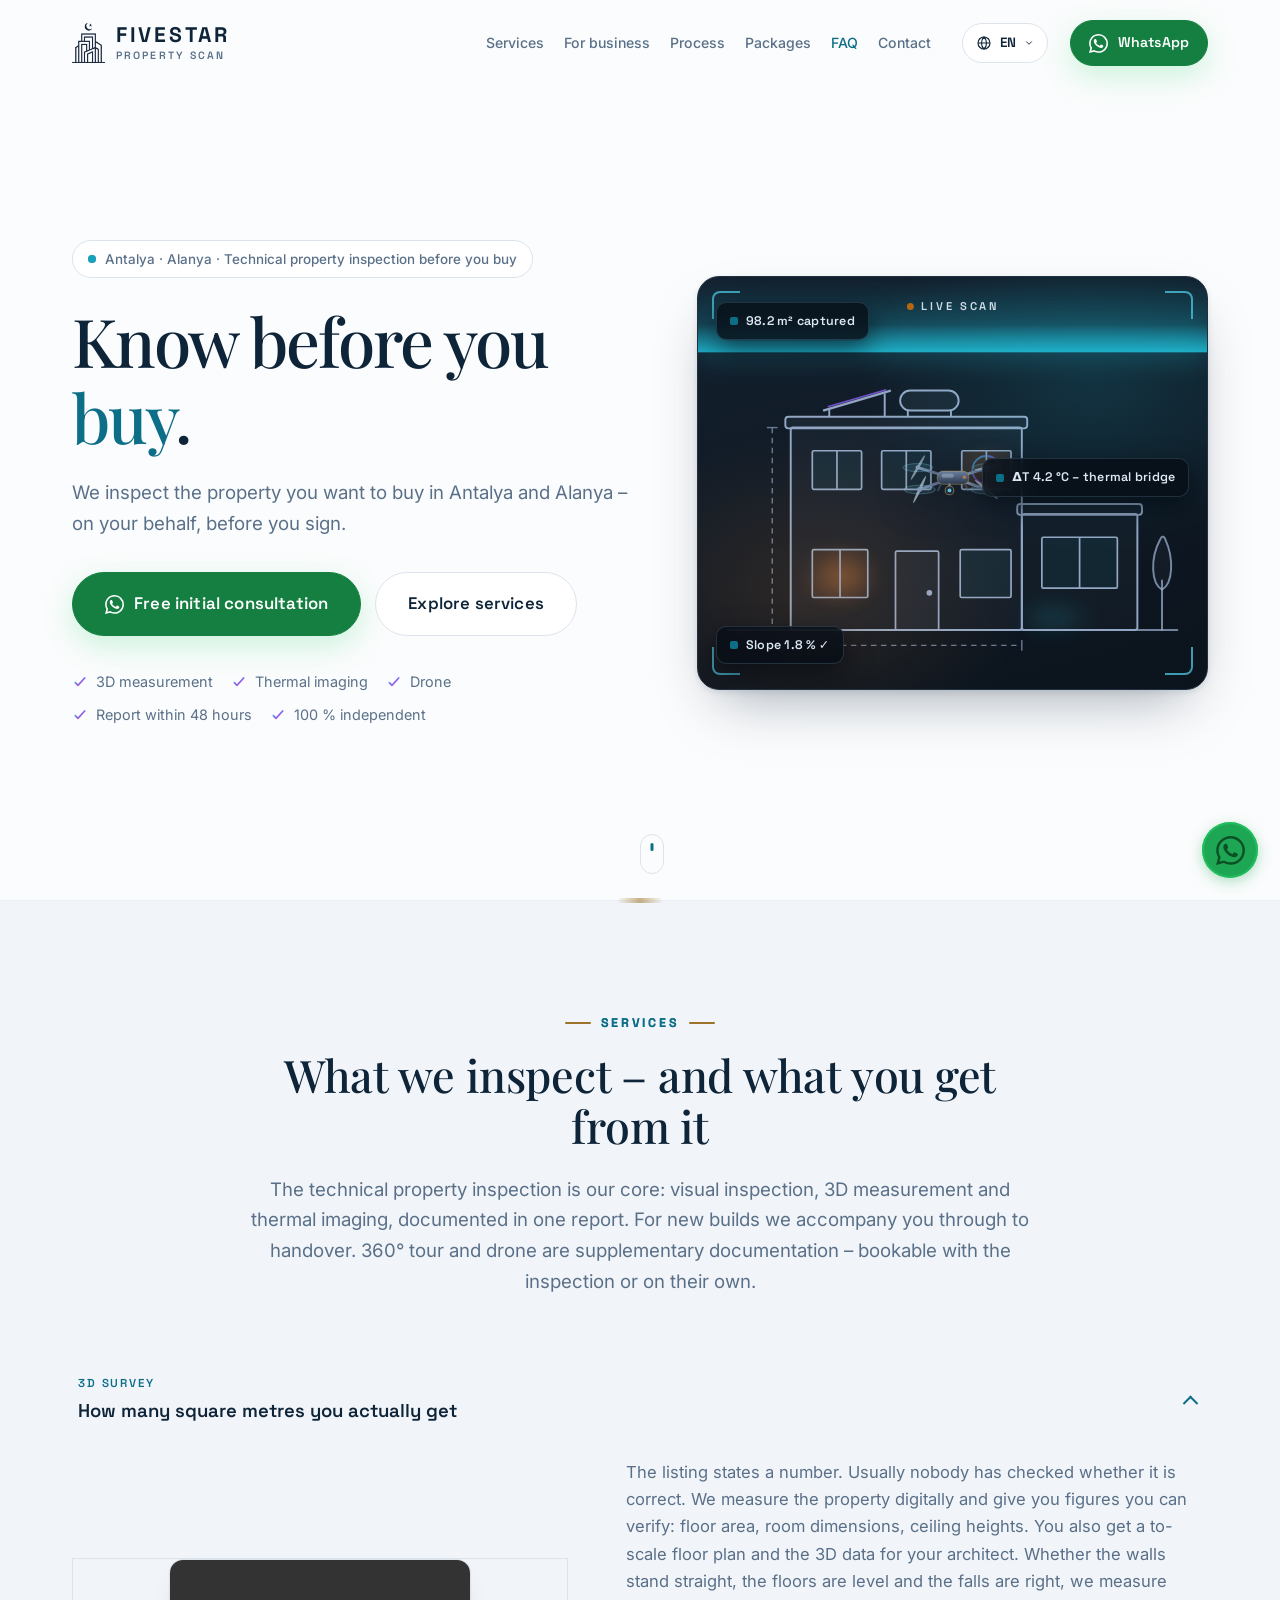
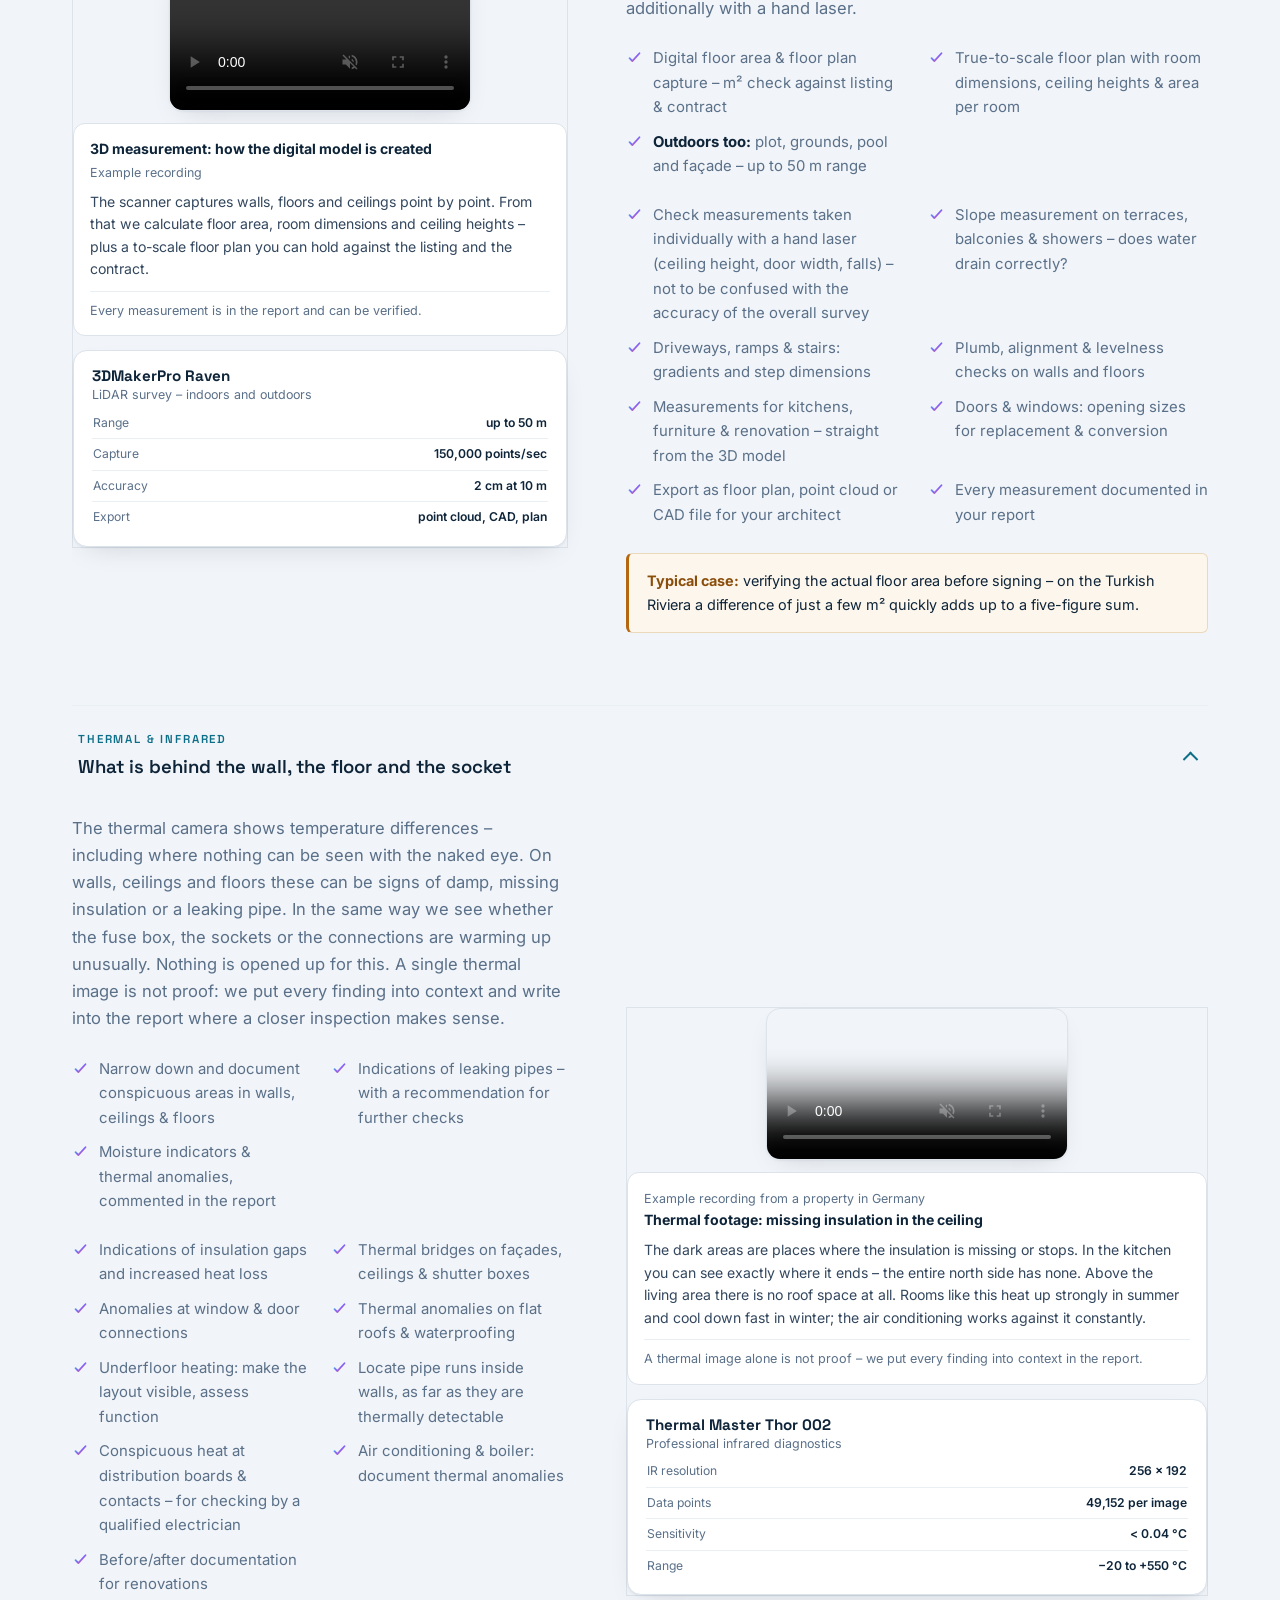
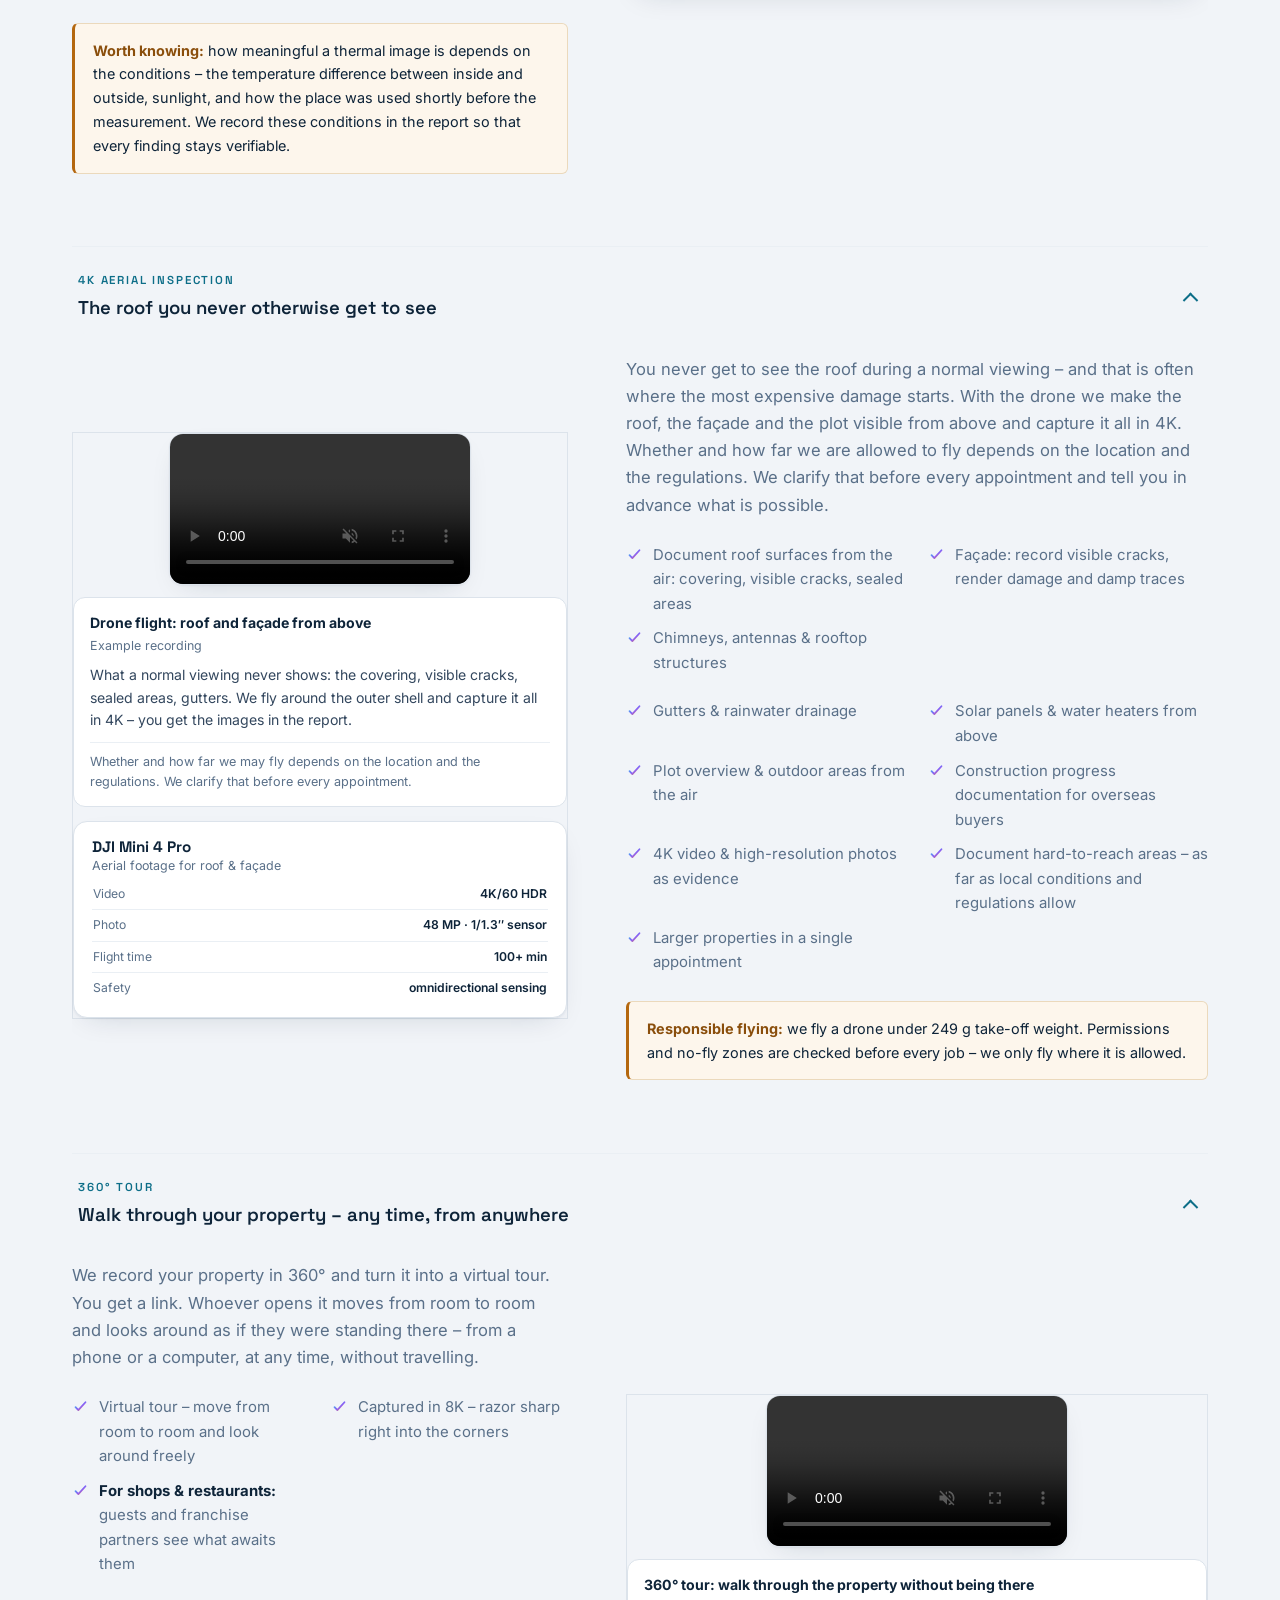
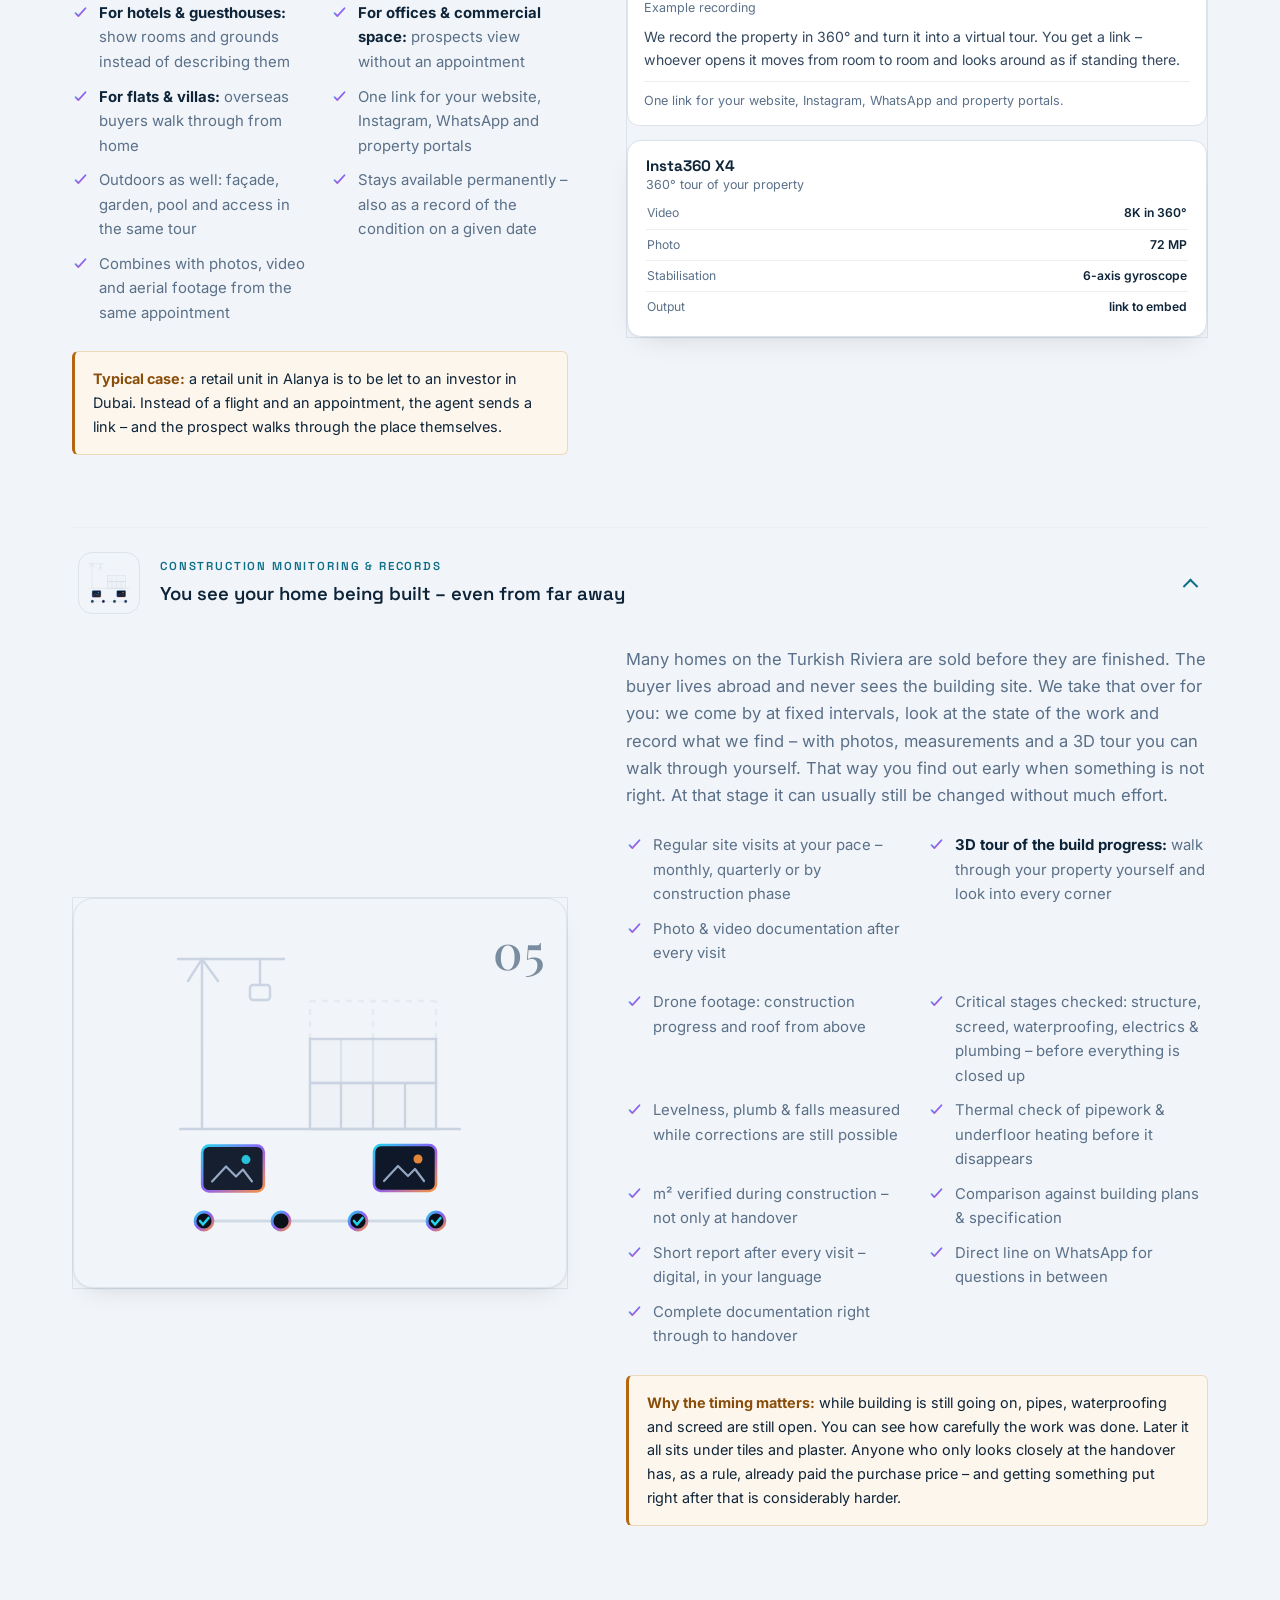
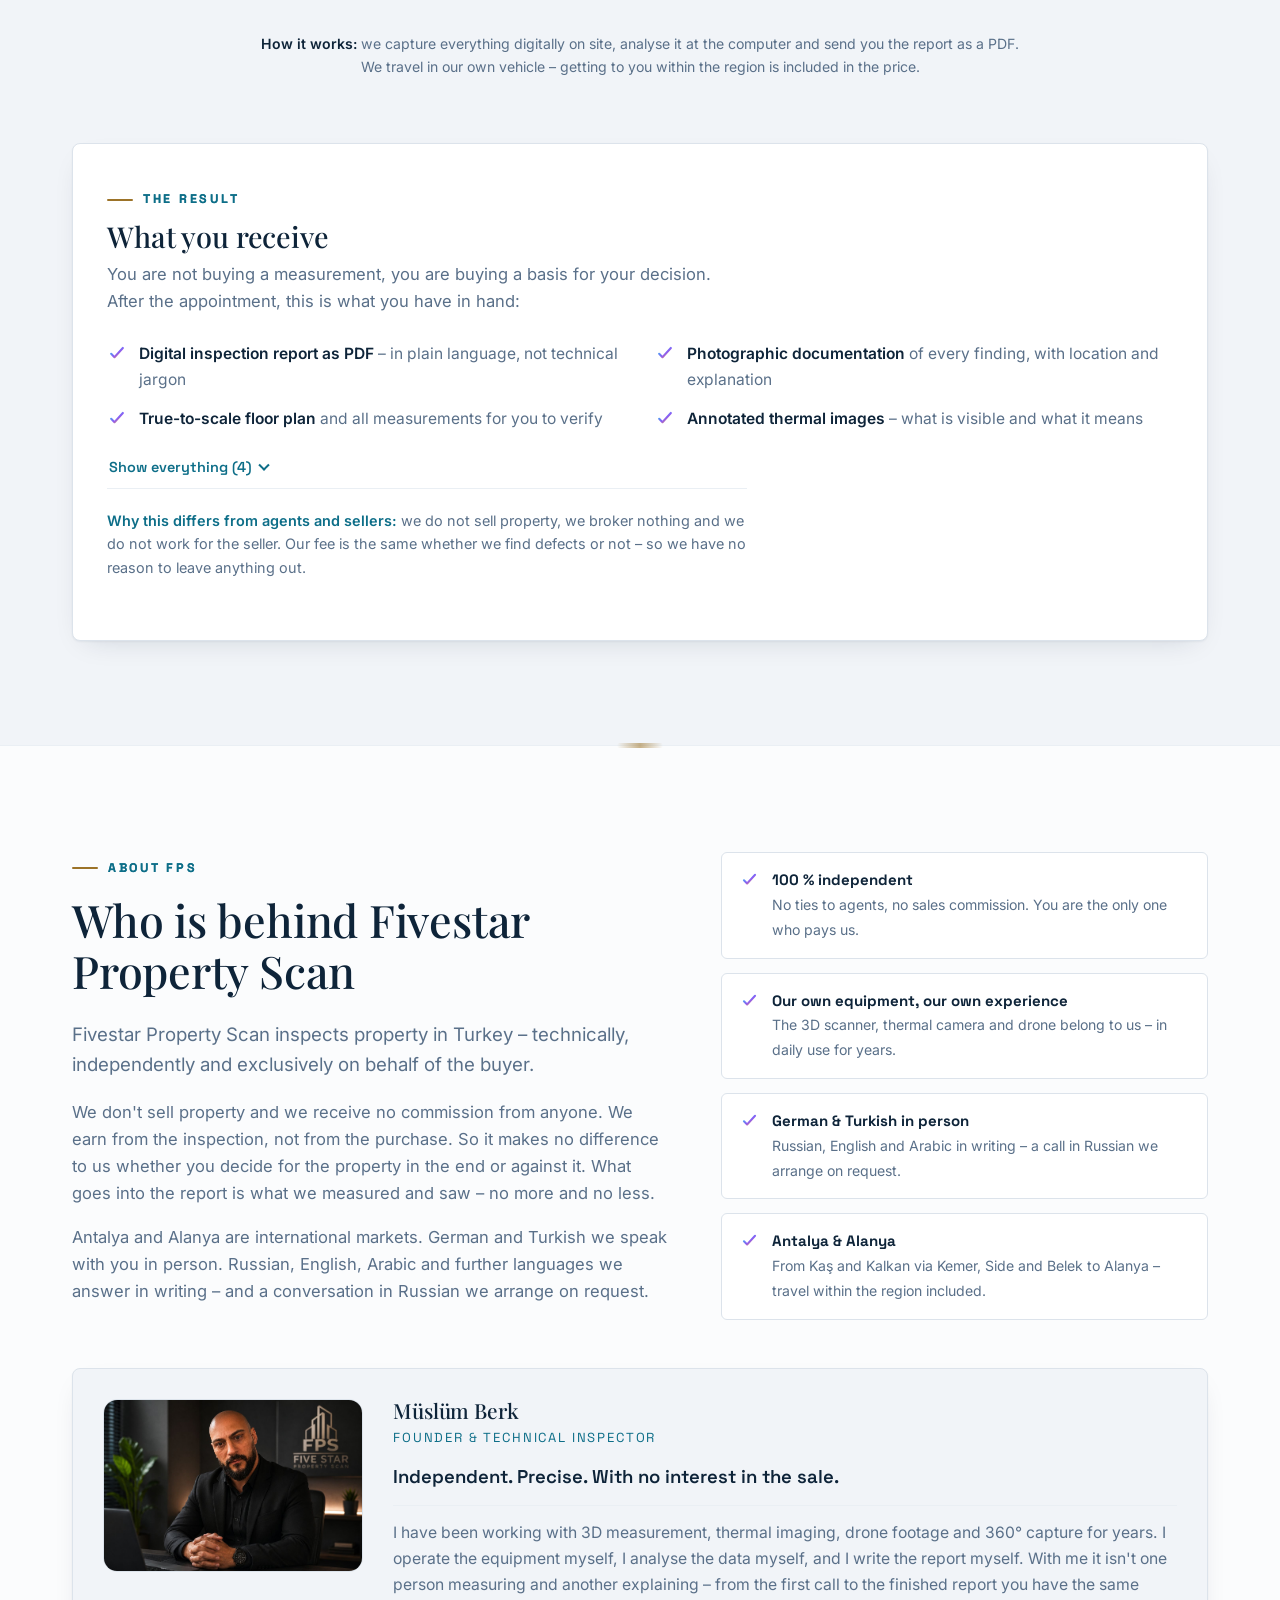
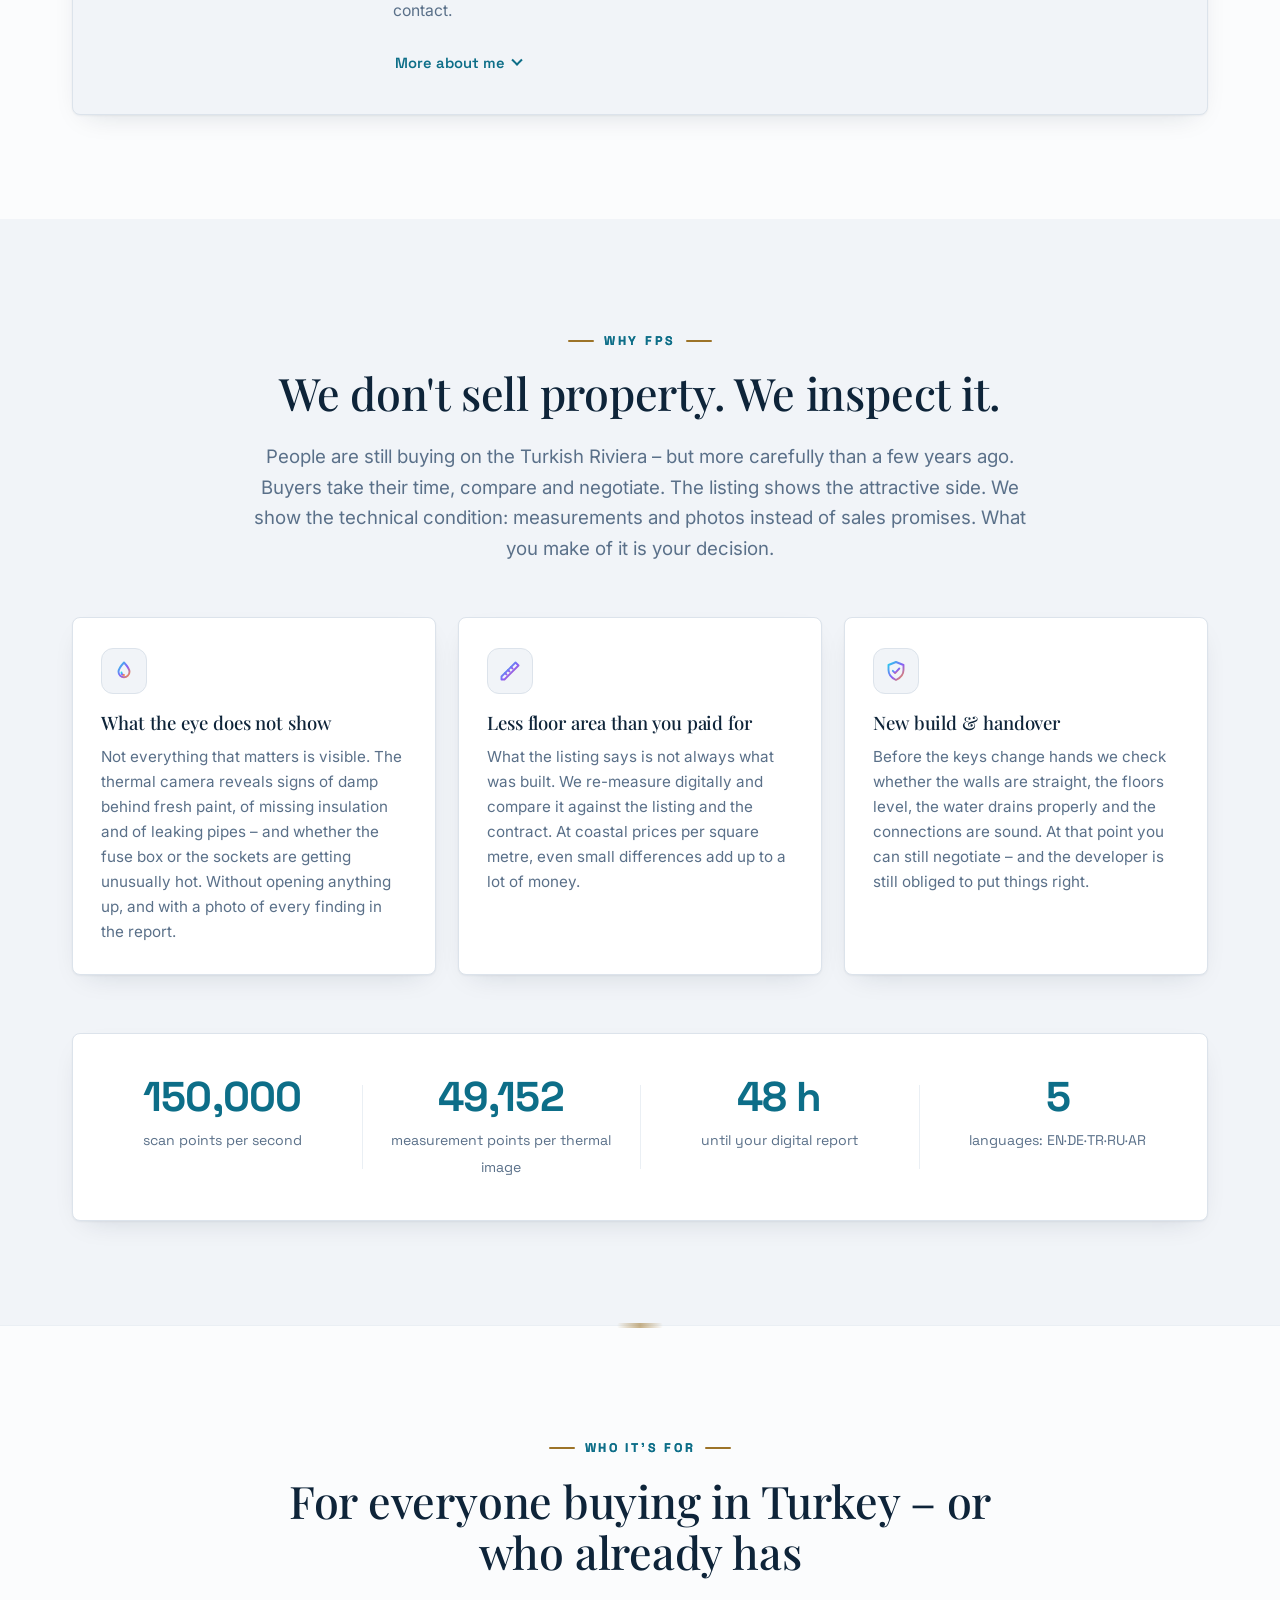
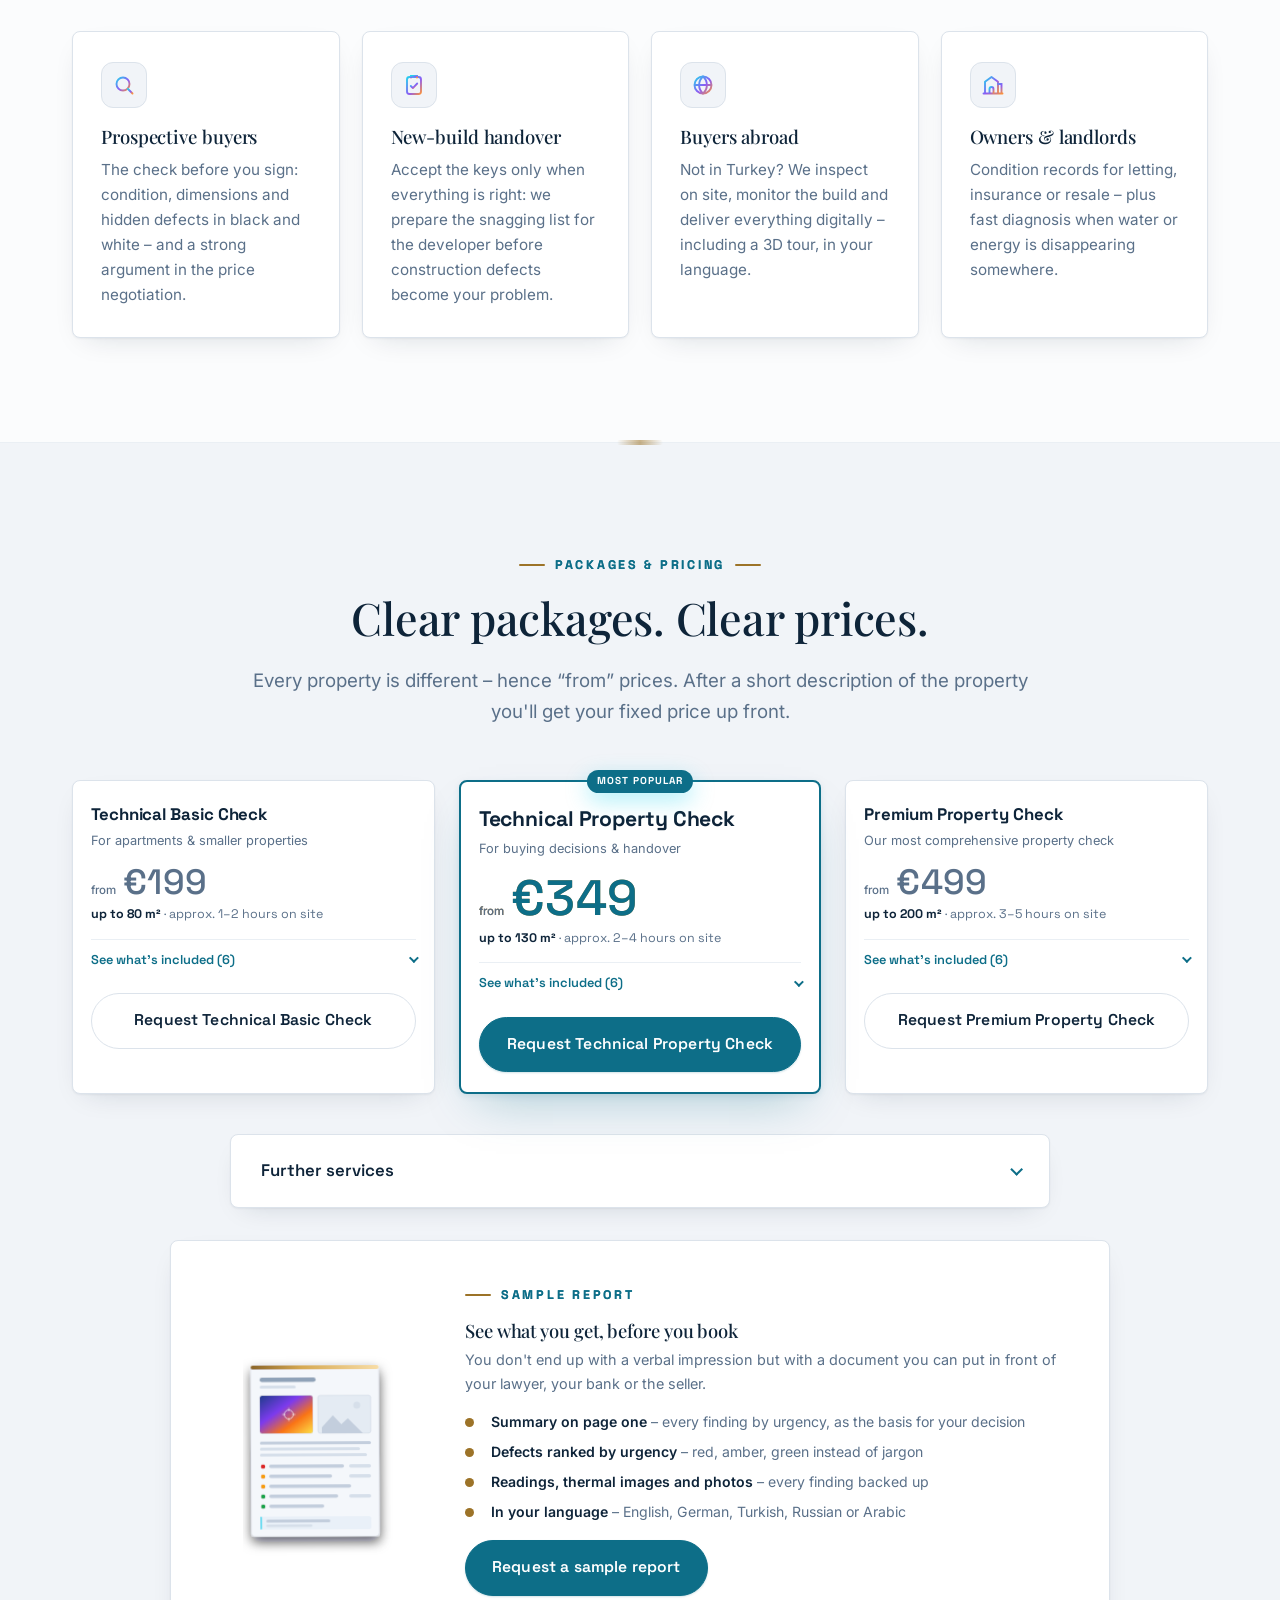
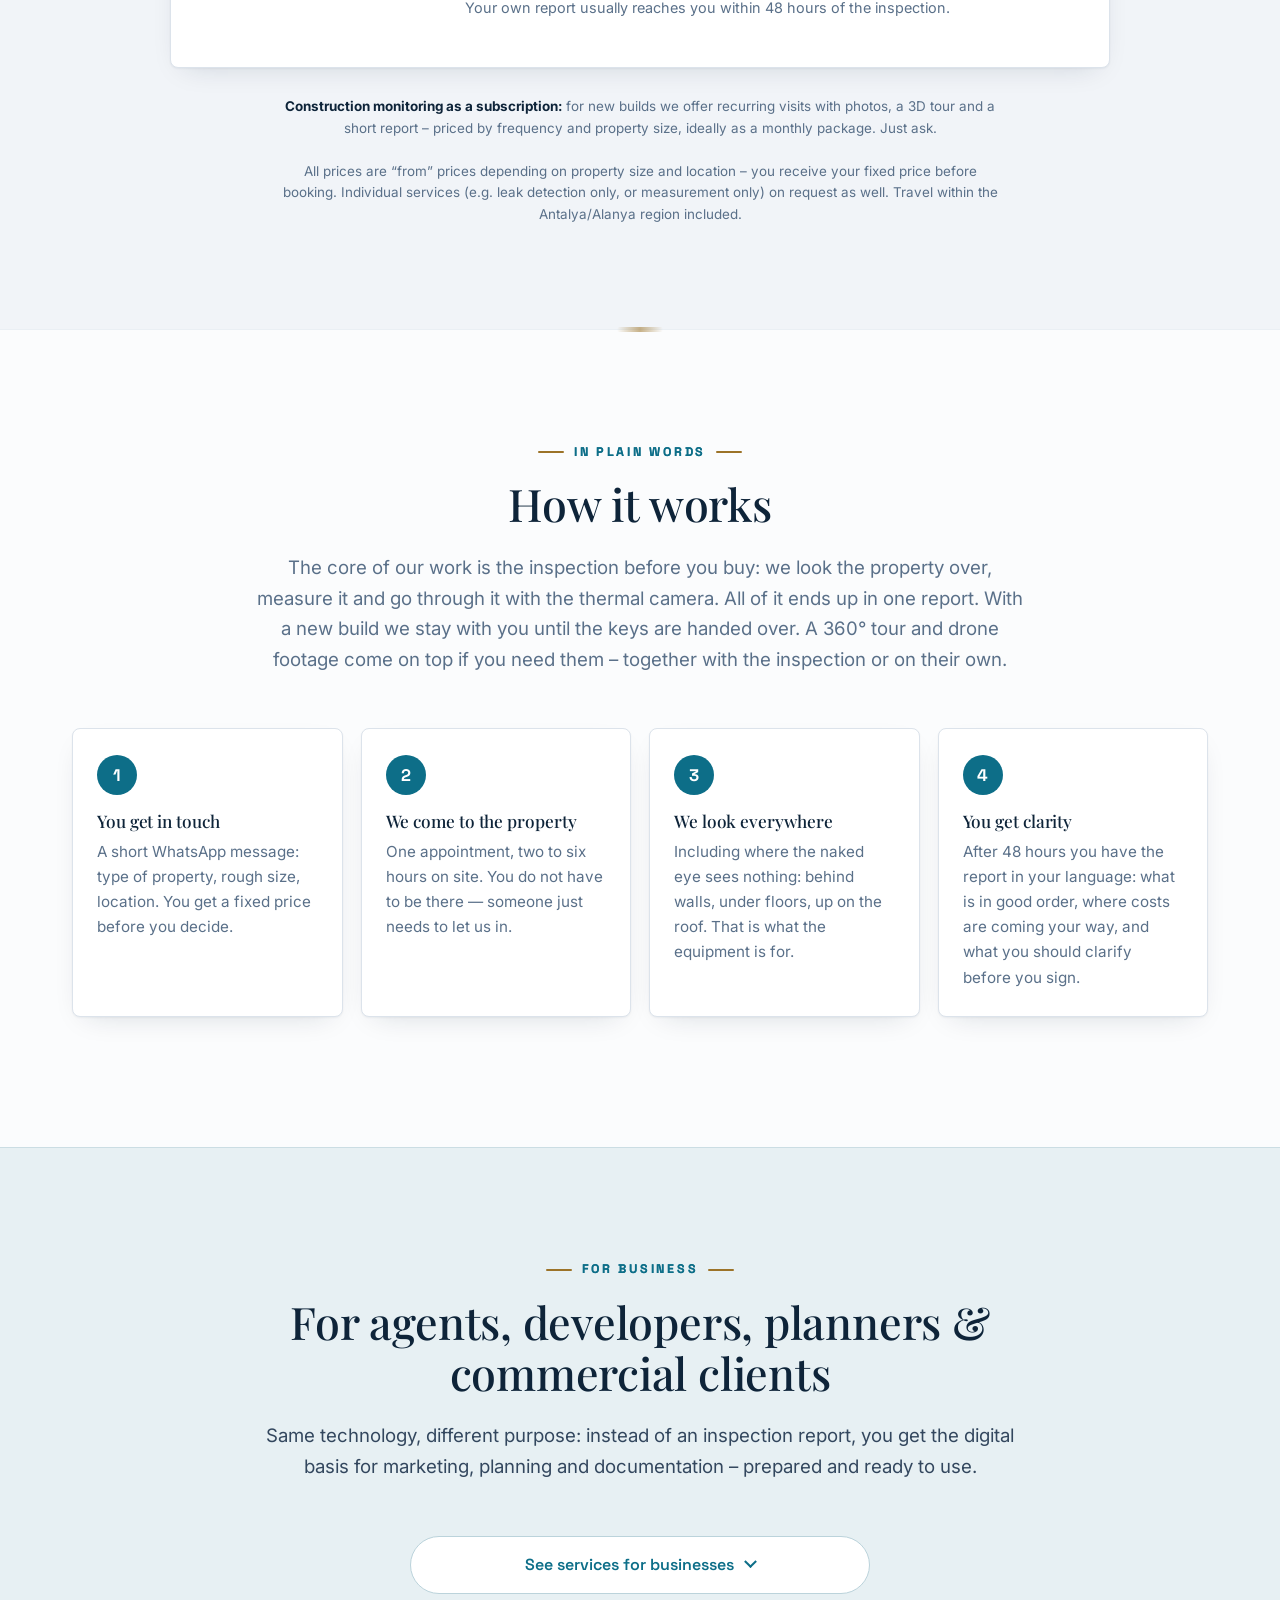
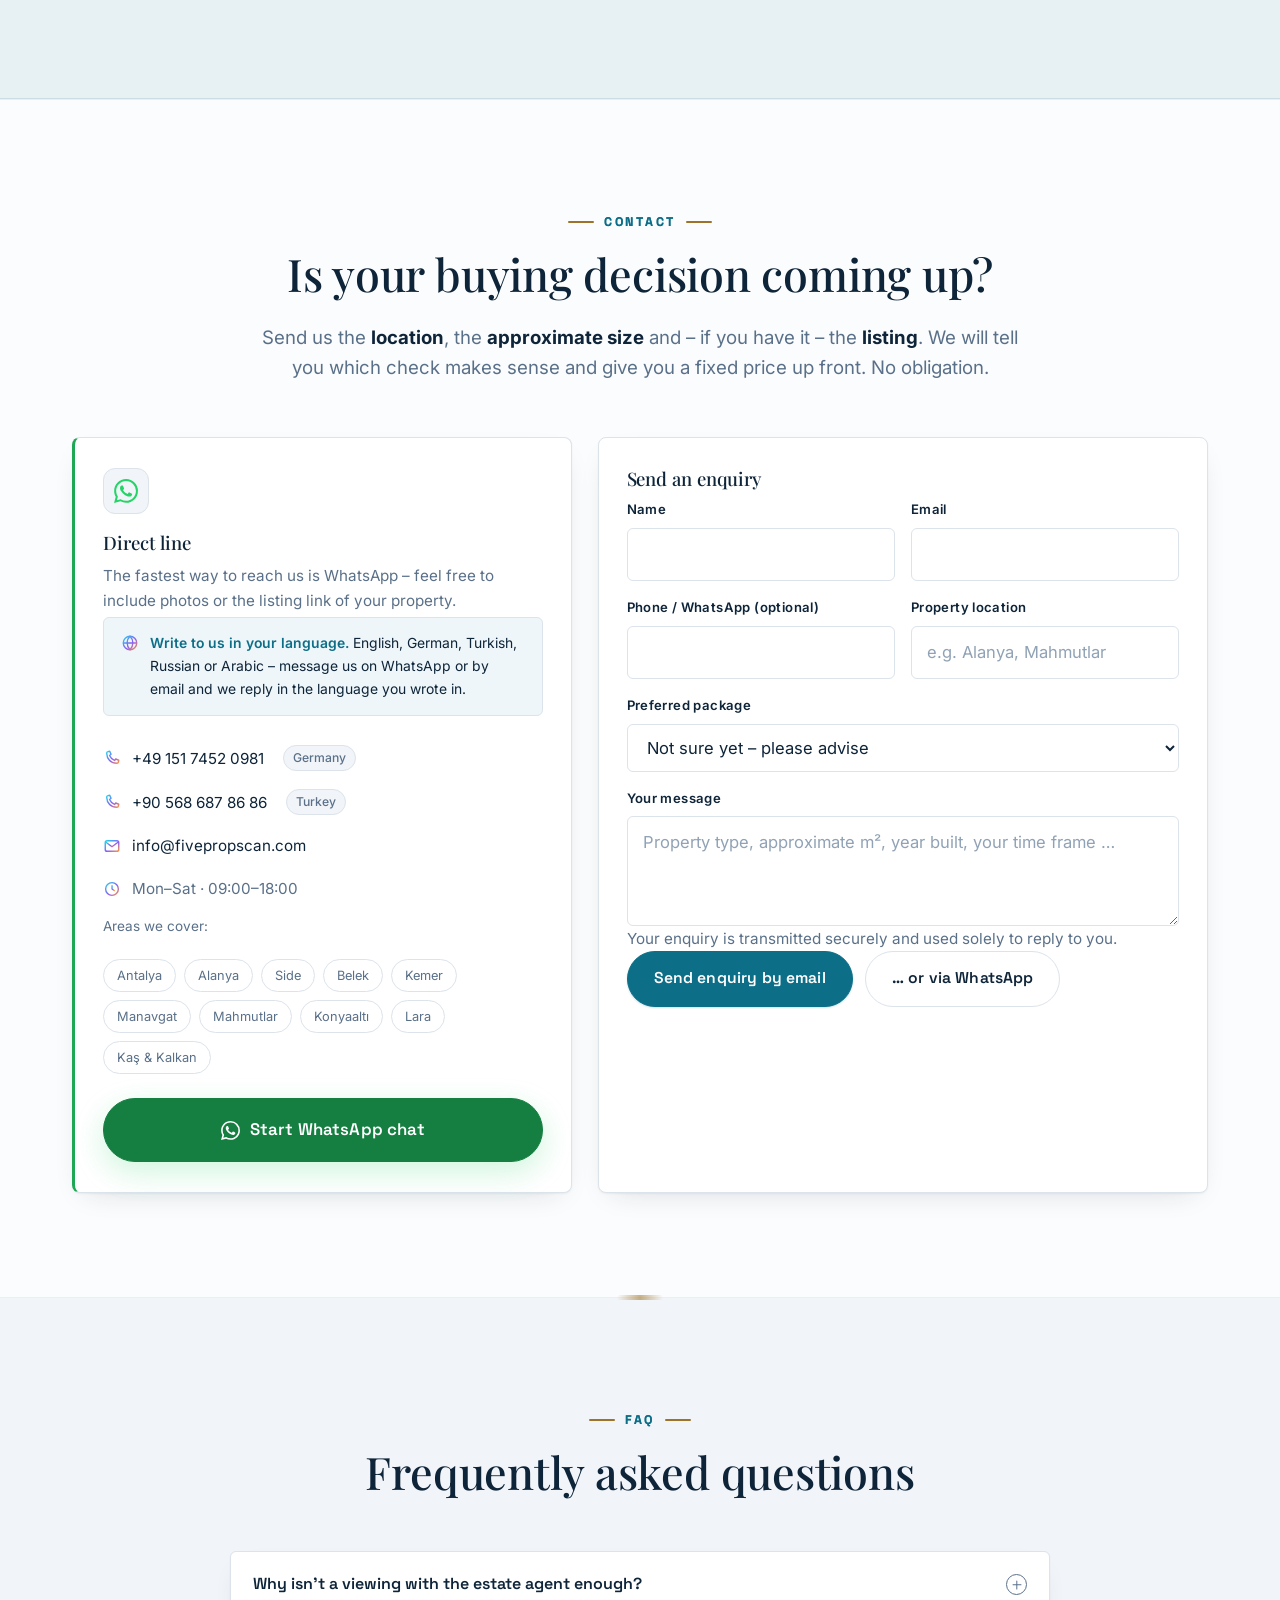
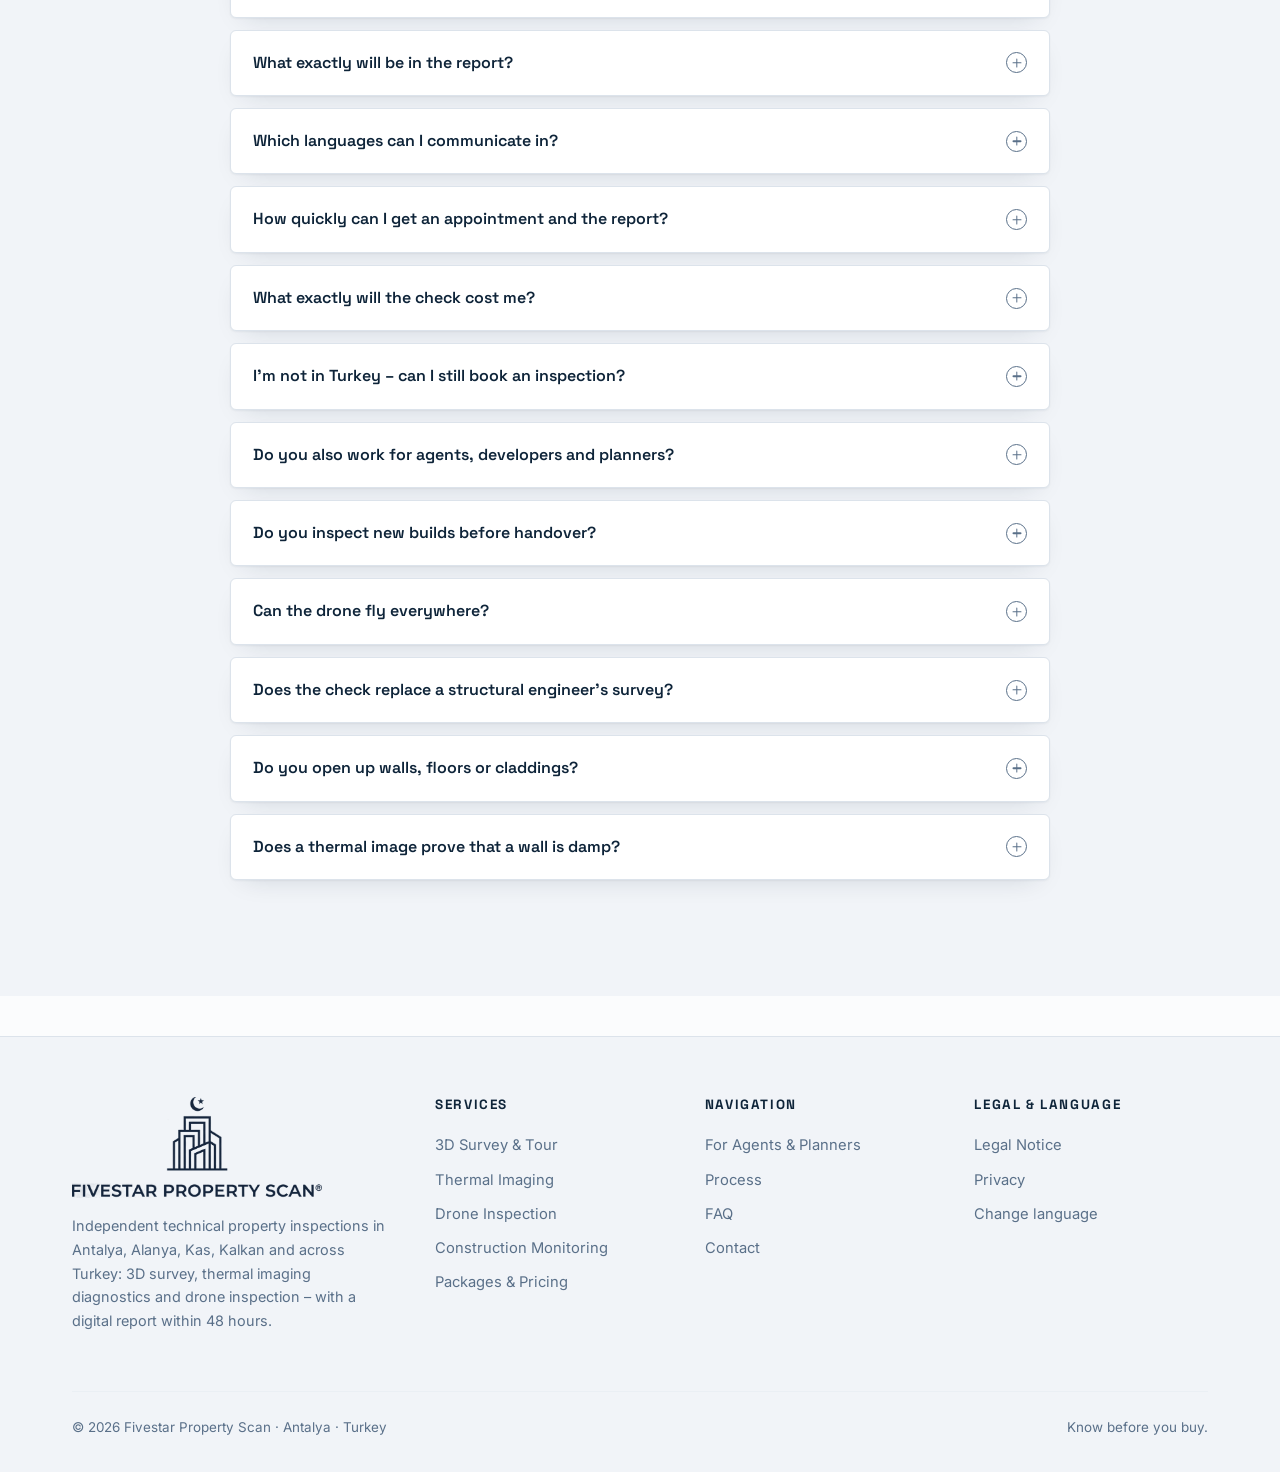
==== commit 2ac006c9: "Add files via upload" ====
--- a/index.html
+++ b/index.html
@@ -21,7 +21,7 @@
   <link rel="icon" type="image/svg+xml" href="favicon.svg">
   <link rel="preload" href="fonts/space-grotesk-latin.woff2" as="font" type="font/woff2" crossorigin>
   <link rel="preload" href="fonts/inter-latin.woff2" as="font" type="font/woff2" crossorigin>
-  <link rel="stylesheet" href="css/styles.css">
+  <link rel="stylesheet" href="css/styles.css?v=20260805-192908">
 
   <!-- Sofort-Weiterleitung in die passende Sprache.
        Steht bewusst hier oben und OHNE defer: So läuft es, bevor die Seite
@@ -51,7 +51,7 @@
     })();
   </script>
 
-  <script defer src="js/main.js"></script>
+  <script defer src="js/main.js?v=20260805-192908"></script>
 </head>
 <body class="splash-page" data-splash>
 
--- a/css/styles.css
+++ b/css/styles.css
@@ -419,14 +419,24 @@
   padding: 7px 15px; font-size: 0.84rem; font-weight: 500; color: var(--muted);
   margin-bottom: 24px;
 }
+/* Der Puls lief früher über `box-shadow`. Das lässt sich nicht auf dem
+   Compositor rechnen – jedes Bild kostet ein Neuzeichnen, dauerhaft.
+   Jetzt macht ein Pseudo-Element denselben Ring über transform+opacity.
+   scale(3.25) auf 8 px ergibt 26 px – exakt die alte Ringgröße
+   (8 px Punkt + 2 × 9 px Streuung). */
 .hero-badge .dot {
+  position: relative;
   width: 8px; height: 8px; border-radius: 50%; background: var(--cyan);
-  box-shadow: 0 0 0 0 rgba(34, 211, 238, 0.5); animation: pulse-dot 2.2s infinite;
+}
+.hero-badge .dot::after {
+  content: ""; position: absolute; inset: 0; border-radius: 50%;
+  background: rgba(34, 211, 238, 0.5);
+  animation: pulse-dot 2.2s infinite;
 }
 @keyframes pulse-dot {
-  0% { box-shadow: 0 0 0 0 rgba(34, 211, 238, 0.5); }
-  70% { box-shadow: 0 0 0 9px rgba(34, 211, 238, 0); }
-  100% { box-shadow: 0 0 0 0 rgba(34, 211, 238, 0); }
+  0%   { transform: scale(1);    opacity: .5; }
+  70%  { transform: scale(3.25); opacity: 0; }
+  100% { transform: scale(3.25); opacity: 0; }
 }
 .hero h1 { font-size: clamp(2.4rem, 5.4vw, 4.2rem); font-weight: 700; letter-spacing: -0.03em; margin-bottom: 22px; }
 html[lang="ar"] .hero h1 { letter-spacing: 0; }
@@ -453,19 +463,32 @@
     radial-gradient(340px 240px at 22% 76%, rgba(251, 146, 60, 0.13), transparent 65%),
     radial-gradient(360px 260px at 78% 26%, rgba(34, 211, 238, 0.13), transparent 65%);
 }
+/* Der Scanstreifen lief früher über `top` – das löst bei JEDEM Einzelbild
+   ein Layout aus, und zwar dauerhaft, weil die Animation endlos ist.
+   Jetzt über `transform`: das läuft auf dem Compositor, ohne Layout und
+   ohne Neuzeichnen. Damit die Prozentwerte stimmen, ist das Element so
+   hoch wie die Karte; der sichtbare 76-px-Streifen entsteht über
+   background-size und sitzt an seiner Oberkante. */
 .scanline {
-  position: absolute; left: 0; right: 0; height: 76px; top: -84px; z-index: 4;
+  position: absolute; left: 0; right: 0; top: 0; height: 100%; z-index: 4;
   background: linear-gradient(180deg, transparent, rgba(34, 211, 238, 0.16) 62%, rgba(34, 211, 238, 0.75) 98%, transparent);
+  background-size: 100% 76px;
+  background-repeat: no-repeat;
+  background-position: 0 0;
   filter: drop-shadow(0 4px 14px rgba(34, 211, 238, 0.45));
-  animation: scan-sweep 5.4s var(--ease) infinite;
+  /* linear, NICHT var(--ease): Die Ease-out-Kurve ließ den Streifen in den
+     ersten 10 % der Zeit schon über die halbe Karte schießen und danach
+     kriechen – das sah aus wie ein Aufblitzen, nicht wie ein Abtasten.
+     Ein Scanner bewegt sich gleichmäßig; genau das sagt `linear`. */
+  animation: scan-sweep 5.4s linear infinite;
   pointer-events: none;
 }
 @keyframes scan-sweep {
-  0% { top: -84px; opacity: 0; }
-  8% { opacity: 1; }
-  46% { top: calc(100% + 10px); opacity: 1; }
-  54% { top: calc(100% + 10px); opacity: 0; }
-  100% { top: -84px; opacity: 0; }
+  0%   { transform: translateY(-84px); opacity: 0; }
+  8%   { opacity: 1; }
+  46%  { transform: translateY(100%);  opacity: 1; }
+  54%  { transform: translateY(100%);  opacity: 0; }
+  100% { transform: translateY(-84px); opacity: 0; }
 }
 .scan-corner { position: absolute; width: 28px; height: 28px; border: 2px solid rgba(34, 211, 238, 0.8); z-index: 5; }
 .scan-corner.tl { top: 14px; left: 14px; border-right: 0; border-bottom: 0; border-radius: 8px 0 0 0; }
@@ -554,12 +577,19 @@
   position: absolute; left: 50%; bottom: 26px; transform: translateX(-50%);
   width: 24px; height: 40px; border: 1.5px solid var(--line); border-radius: 999px;
 }
+/* Auch hier lief die Bewegung über `top` – gleiche Geschichte wie beim
+   Scanstreifen, nur kleiner. Jetzt über translateY, das translateX(-50%)
+   für die Zentrierung bleibt dabei erhalten. */
 .scroll-hint::after {
   content: ""; position: absolute; left: 50%; top: 8px; width: 3px; height: 8px;
   transform: translateX(-50%); border-radius: 4px; background: var(--cyan);
   animation: wheel 1.9s ease-in-out infinite;
 }
-@keyframes wheel { 0% { top: 8px; opacity: 1; } 70% { top: 22px; opacity: 0; } 100% { top: 8px; opacity: 0; } }
+@keyframes wheel {
+  0%   { transform: translate(-50%, 0);    opacity: 1; }
+  70%  { transform: translate(-50%, 14px); opacity: 0; }
+  100% { transform: translate(-50%, 0);    opacity: 0; }
+}
 
 /* ---------- Karten & Grids ---------- */
 .card {
@@ -754,6 +784,23 @@
 .spec-list li span:first-child { color: var(--muted); }
 .spec-list li span:last-child { font-weight: 600; text-align: right; color: var(--text); }
 [dir="rtl"] .spec-list li span:last-child { text-align: left; }
+
+/* ---------- Geraetedaten in der Leistungskarte ----------
+   Frueher stand die Technik in einem eigenen Abschnitt weiter unten. Die
+   Zahlen erklaeren sich aber nur dort, wo auch die Leistung beschrieben ist –
+   deshalb stehen sie jetzt direkt unter der jeweiligen Illustration. Der
+   separate Technik-Abschnitt ist dafuer entfallen. */
+.geraet {
+  margin-top: 14px; padding: 15px 18px 13px;
+  border: 1px solid var(--line); border-radius: 14px;
+}
+.geraet-name {
+  font-family: var(--font-display); font-weight: 700;
+  font-size: 0.95rem; line-height: 1.25;
+}
+.geraet-sub { color: var(--muted); font-size: 0.78rem; margin-top: 2px; line-height: 1.35; }
+.geraet .spec-list { margin-top: 9px; }
+.geraet .spec-list li:first-child { border-top: none; padding-top: 2px; }
 
 /* ---------- Ablauf ---------- */
 .steps { display: grid; grid-template-columns: repeat(4, 1fr); gap: 22px; position: relative; }
@@ -919,6 +966,34 @@
 .mehr .feature-grid, .mehr .b2b-list { margin-top: 12px; }
 @media (prefers-reduced-motion: reduce) { .mehr > summary::after { transition: none; } }
 
+/* ---------- „Weitere Leistungen" unter den Paketen ----------
+   Derselbe <details>-Mechanismus, aber als ganzer Kasten statt als Textlink:
+   Zugeklappt steht dort nur eine Zeile, damit der Preisbereich nicht länger
+   wird. Wer mehr braucht (Villa, Abnahme, Zusatzleistungen), klappt auf. */
+details.size-note { padding: 0; }
+details.size-note > summary {
+  display: flex; align-items: center; justify-content: space-between; gap: 14px;
+  cursor: pointer; list-style: none;
+  font-family: var(--font-display); font-size: 1.05rem; font-weight: 600;
+  color: var(--text); padding: 22px 30px; transition: color 0.2s;
+}
+details.size-note > summary::-webkit-details-marker { display: none; }
+details.size-note > summary::after {
+  content: ""; width: 9px; height: 9px; flex: none; color: var(--cyan);
+  border-right: 2px solid currentColor; border-bottom: 2px solid currentColor;
+  transform: rotate(45deg) translateY(-3px); transition: transform 0.25s var(--ease);
+}
+details.size-note[open] > summary::after { transform: rotate(-135deg) translateY(-1px); }
+details.size-note > summary:hover { color: var(--cyan); }
+details.size-note > summary:focus-visible { outline: 2px solid var(--cyan); outline-offset: -3px; border-radius: var(--radius); }
+details.size-note > :not(summary) { padding-left: 30px; padding-right: 30px; }
+details.size-note > :last-child { padding-bottom: 26px; }
+@media (max-width: 700px) {
+  details.size-note > summary { padding: 18px 20px; font-size: 1rem; }
+  details.size-note > :not(summary) { padding-left: 20px; padding-right: 20px; }
+}
+@media (prefers-reduced-motion: reduce) { details.size-note > summary::after { transition: none; } }
+
 /* Rueckmeldung beim Kopieren von E-Mail/Telefon (Desktop) */
 .kopier-toast {
   position: fixed; left: 50%; bottom: 26px; transform: translate(-50%, 14px);
@@ -938,10 +1013,19 @@
    REIHENFOLGE DER ABSCHNITTE
    Die Seite folgt der Kundenreise, nicht der Reihenfolge im Quelltext:
      Problem → Bin ich gemeint? → Wie läuft das? → Was genau? → Was kostet es?
-     → Wer macht das? → Womit? → (Firmenkunden separat) → Fragen → Kontakt
+     → Wer macht das? → Womit? → Stimmen → Fragen → Kontakt → (Firmenkunden)
    Gelöst über flex/order statt über Umsortieren im HTML: Das ist gefahrlos
    umkehrbar und macht die Absicht an einer Stelle sichtbar.
    Die Sprachen benutzen unterschiedliche IDs, deshalb sind alle gelistet.
+
+   Geändert am 02.08.2026 – „Für Firmen" ist ans Ende gewandert:
+   Der Abschnitt stand zwischen Preisen und Kontaktformular und zeigte einem
+   Privatkäufer ausgerechnet kurz vor der Anfrage Bauträger-Konditionen, also
+   Inhalt für eine andere Zielgruppe. Zwischen Preis und Formular liegen jetzt
+   nur noch die Vertrauensbausteine: Wer macht das (Über uns), womit (Technik),
+   was sagen andere (Stimmen) und was ist noch offen (FAQ).
+   Der Weg vom Preis zum Formular ist damit rund 1,6 Bildschirme kürzer.
+   Firmenkunden verlieren nichts – sie kommen über den eigenen Menüpunkt.
    ========================================================================== */
 main { display: flex; flex-direction: column; }
 .hero                                                            { order: 0; }
@@ -950,13 +1034,13 @@
 #einfach                                                         { order: 3; }
 #leistungen, #services, #hizmetler, #uslugi                      { order: 4; }
 #pakete, #packages, #paketler, #pakety                           { order: 5; }
-#stimmen                                                         { order: 6; }
-#ueber, #about, #hakkimizda, #o-nas                              { order: 7; }
-#technik, #equipment, #ekipman, #oborudovanie                    { order: 8; }
-#firmen, #business, #kurumsal, #biznes                           { order: 9; }
-#faq, #sss                                                       { order: 10; }
-.brand-band                                                      { order: 11; }
-#kontakt, #contact, #iletisim                                    { order: 12; }
+#ueber, #about, #hakkimizda, #o-nas                              { order: 6; }
+#technik, #equipment, #ekipman, #oborudovanie                    { order: 7; }
+#stimmen                                                         { order: 8; }
+#faq, #sss                                                       { order: 9; }
+#kontakt, #contact, #iletisim                                    { order: 10; }
+#firmen, #business, #kurumsal, #biznes                           { order: 11; }
+.brand-band                                                      { order: 12; }
 
 /* ==========================================================================
    ABSCHNITTSTRENNER
@@ -1432,28 +1516,43 @@
 .hero h1,
 .hero .lead,
 .hero-cta,
-.trust-chips { animation: heroIn .8s var(--ease) both; }
-.hero-badge  { animation-delay: .05s; }
-.hero h1     { animation-delay: .16s; }
-.hero .lead  { animation-delay: .28s; }
-.hero-cta    { animation-delay: .40s; }
-.trust-chips { animation-delay: .52s; }
-.scan-card   { animation: heroCard 1s var(--ease) both .30s; }
-/* Chips im Scan-Display erscheinen zuletzt, nacheinander */
-.m-chip { animation: heroIn .7s var(--ease) both, float-y 5.6s ease-in-out infinite; }
-.m-chip.c1 { animation-delay: .95s, 1.7s; }
-.m-chip.c2 { animation-delay: 1.15s, 2.6s; }
-.m-chip.c3 { animation-delay: 1.35s, 3.4s; }
-.scroll-hint { animation: heroIn 1s var(--ease) both 1.5s; }
+/* Zeiten halbiert am 02.08.2026. Vorher war der Hero erst nach 2,5 s fertig
+   (letzter Chip 1,35 s + 0,7 s, Scroll-Hinweis 1,5 s + 1,0 s). Wer die Seite
+   öffnet, sah zwei Sekunden lang Dinge nachwandern – das wirkt langsam, nicht
+   edel. Die Reihenfolge der Einblendung ist unverändert, nur die Dauern und
+   Abstände sind gestrafft: fertig nach rund 1,45 s statt 2,5 s. */
+.trust-chips { animation: heroIn .5s var(--ease) both; }
+.hero-badge  { animation-delay: .04s; }
+.hero h1     { animation-delay: .10s; }
+.hero .lead  { animation-delay: .18s; }
+.hero-cta    { animation-delay: .26s; }
+.trust-chips { animation-delay: .34s; }
+.scan-card   { animation: heroCard .65s var(--ease) both .20s; }
+/* Chips im Scan-Display erscheinen zuletzt, nacheinander.
+   Der zweite Verzögerungswert gehört zum endlosen Schweben – bewusst
+   ungleich, damit die drei nicht im Gleichtakt wippen. */
+.m-chip { animation: heroIn .45s var(--ease) both, float-y 5.6s ease-in-out infinite; }
+.m-chip.c1 { animation-delay: .58s, 1.3s; }
+.m-chip.c2 { animation-delay: .70s, 2.0s; }
+.m-chip.c3 { animation-delay: .82s, 2.6s; }
+.scroll-hint { animation: heroIn .5s var(--ease) both .95s; }
 
 /* Sanftes Parallax – nur Desktop, wird per JS gesetzt */
 .scan-card { will-change: transform; }
 
-/* ---------- Reveal-Animationen ---------- */
-.reveal { opacity: 0; transform: translateY(28px); }
+/* ---------- Reveal-Animationen ----------
+   Vorher 0,85 s und 28 px Weg. Das ist der Grund, warum sich die Seite beim
+   Scrollen zäh anfühlte: Der Inhalt schwebt langsam hinterher, statt da zu
+   sein. Für Einblendungen sind 300–500 ms das übliche Fenster – darüber
+   wirkt es müde, darunter hektisch.
+   Kürzerer Weg (16 px) passt dazu: Bei 28 px muss das Auge sichtbar
+   nachführen, bei 16 px liest man den Text schon während er ankommt.
+   Die restlichen Übergänge auf der Seite liegen bei 0,2–0,3 s – 0,45 s hier
+   ist bewusst etwas länger, weil größere Flächen bewegt werden. */
+.reveal { opacity: 0; transform: translateY(16px); }
 .reveal.in {
   opacity: 1; transform: none;
-  transition: opacity 0.85s var(--ease), transform 0.85s var(--ease);
+  transition: opacity 0.45s var(--ease), transform 0.45s var(--ease);
   transition-delay: var(--d, 0s);
 }
 
@@ -1831,3 +1930,40 @@
   .reveal { opacity: 1; transform: none; }
   .scanline, .scroll-hint { display: none; }
 }
+
+/* ==========================================================================
+   TIPPFLÄCHEN AUF TOUCH-GERÄTEN
+   WCAG 2.5.5 und die Apple-Richtlinien nennen 44 × 44 px als Mindestmaß;
+   Lighthouse meldet kleinere Ziele als „Tap targets are not sized
+   appropriately". Gemessen am 02.08.2026 bei 390 px lagen darunter:
+   Sprachumschalter und WhatsApp im Kopf (38–39 px), die Aufklapp-Schalter
+   (38 px) und – am deutlichsten – Telefon- und E-Mail-Zeilen (27 px).
+
+   Bewusst nur für echte Touch-Geräte (hover:none + pointer:coarse), damit
+   die Maus-Ansicht ihre kompaktere Optik behält. Vergrößert wird über
+   min-height plus Innenabstand, nicht über Schriftgröße – das Layout
+   bleibt dadurch unverändert.
+   ========================================================================== */
+@media (hover: none) and (pointer: coarse) {
+  .lang-btn,
+  .lang-menu a,
+  .mn-langs a,
+  .btn-sm,
+  .mehr > summary,
+  details.size-note > summary,
+  .faq-q {
+    min-height: 44px;
+  }
+  .mehr > summary { padding-top: 11px; padding-bottom: 11px; }
+  .mn-langs a { display: inline-flex; align-items: center; justify-content: center; }
+
+  /* Telefon und E-Mail sind Inline-Links – min-height greift dort nur
+     mit einer Flex-Darstellung. */
+  a[data-phone], a[data-phone-tr], a[data-email] {
+    display: inline-flex; align-items: center;
+    min-height: 44px; padding: 2px 0;
+  }
+
+  /* Impressum/Datenschutz im Fuß sind <button>, nicht <a>. */
+  .footer-grid button { min-height: 44px; }
+}
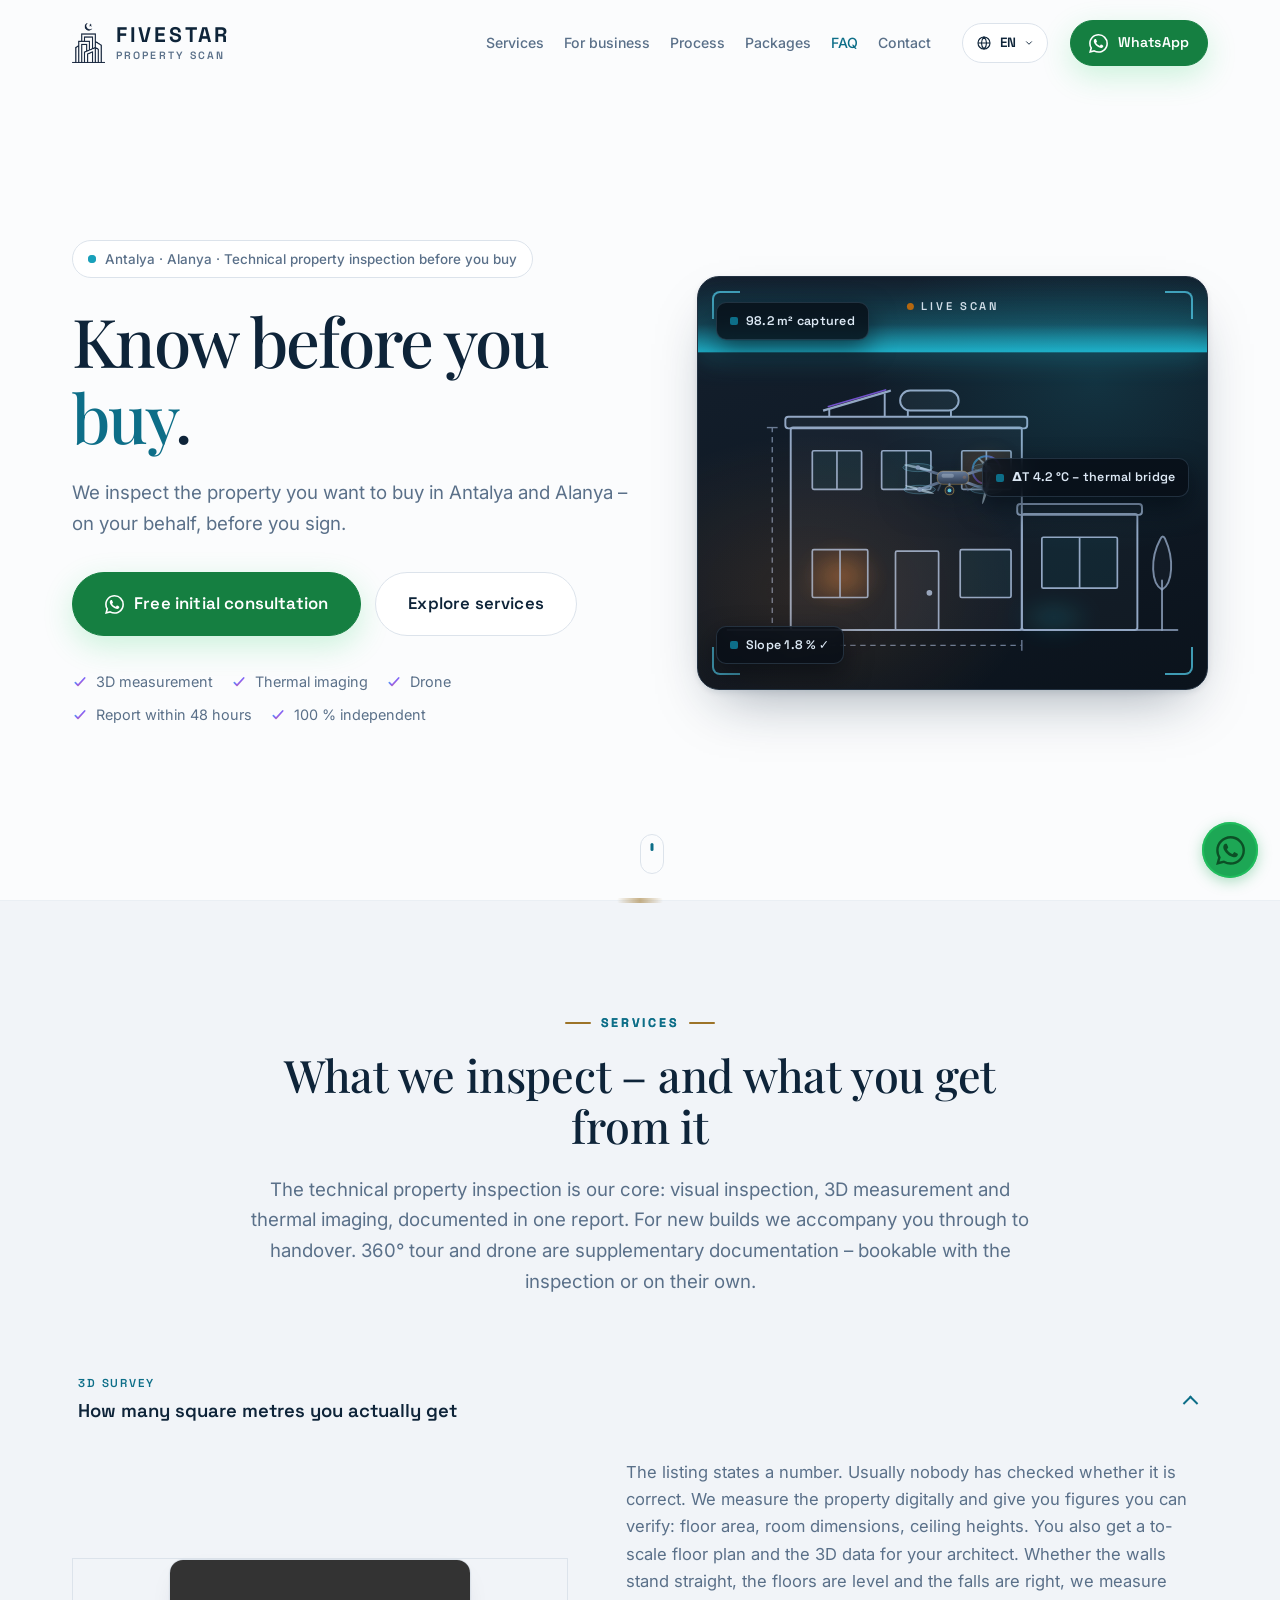
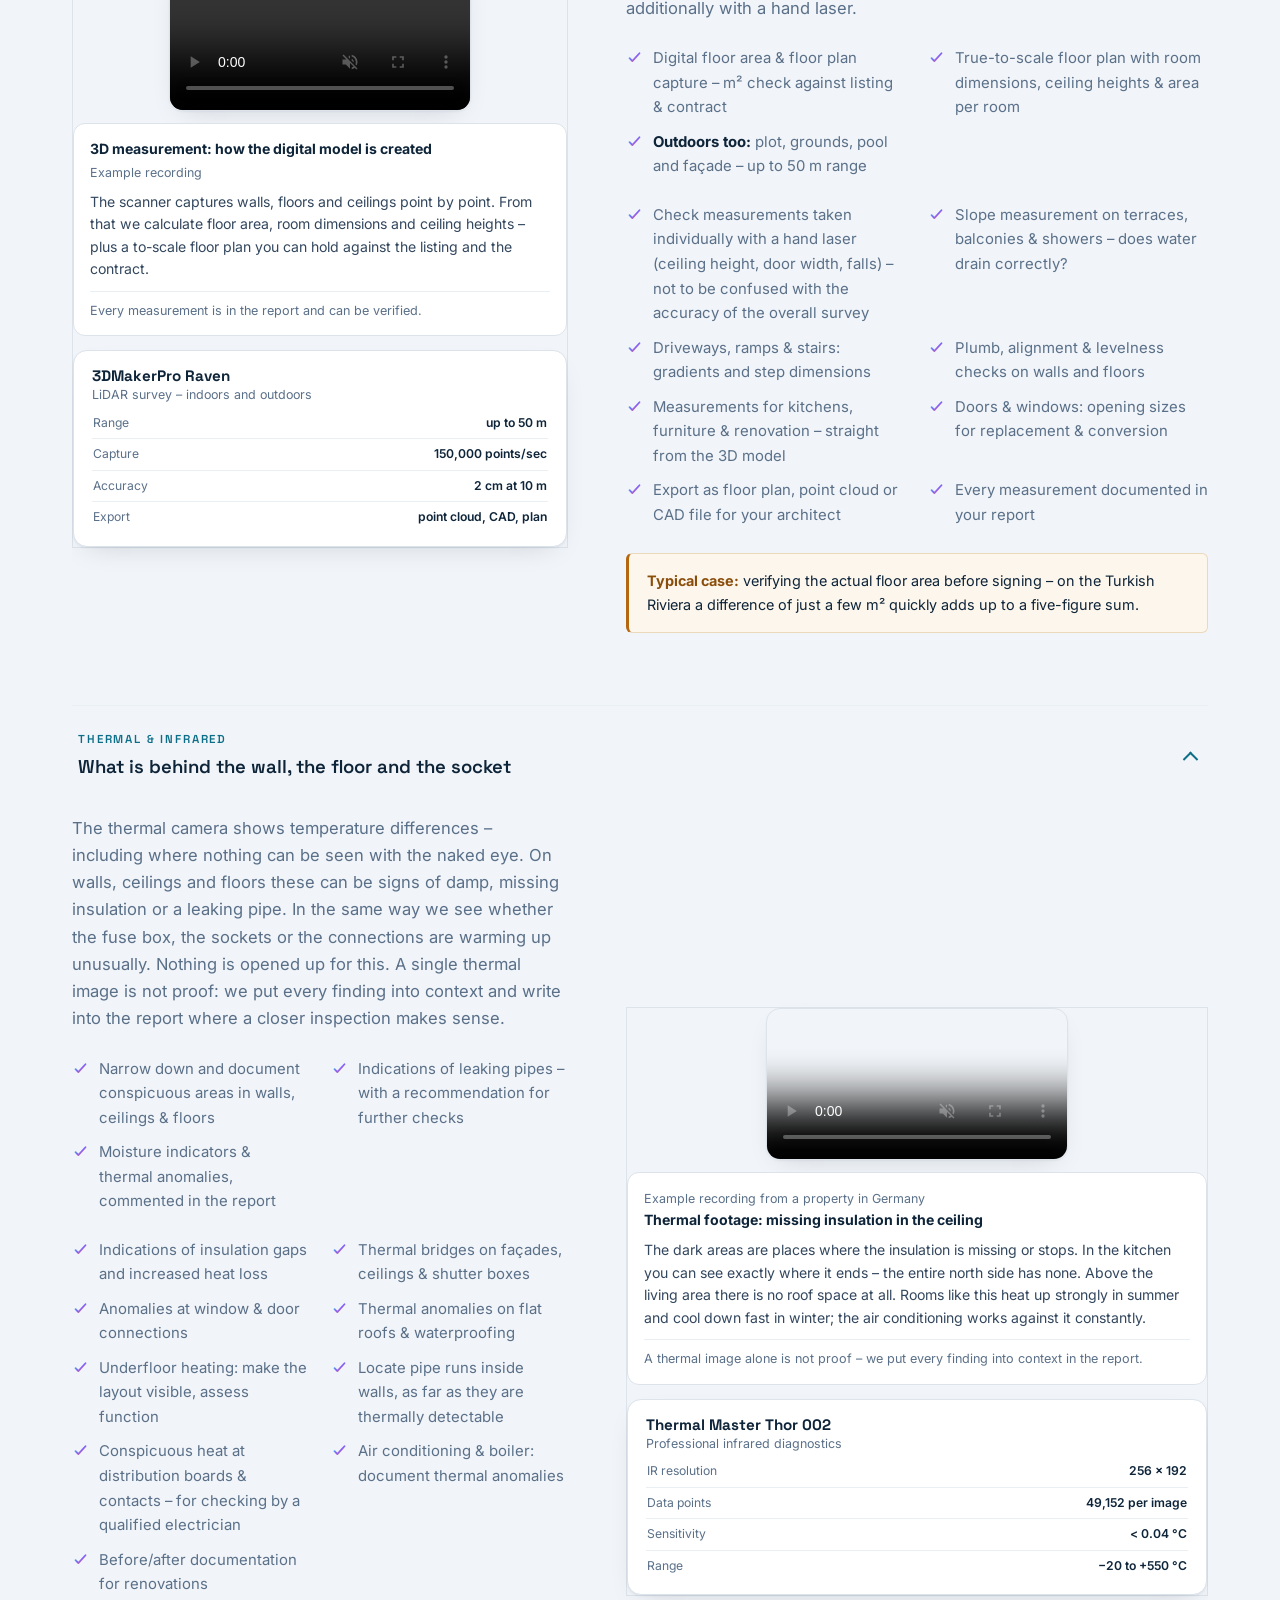
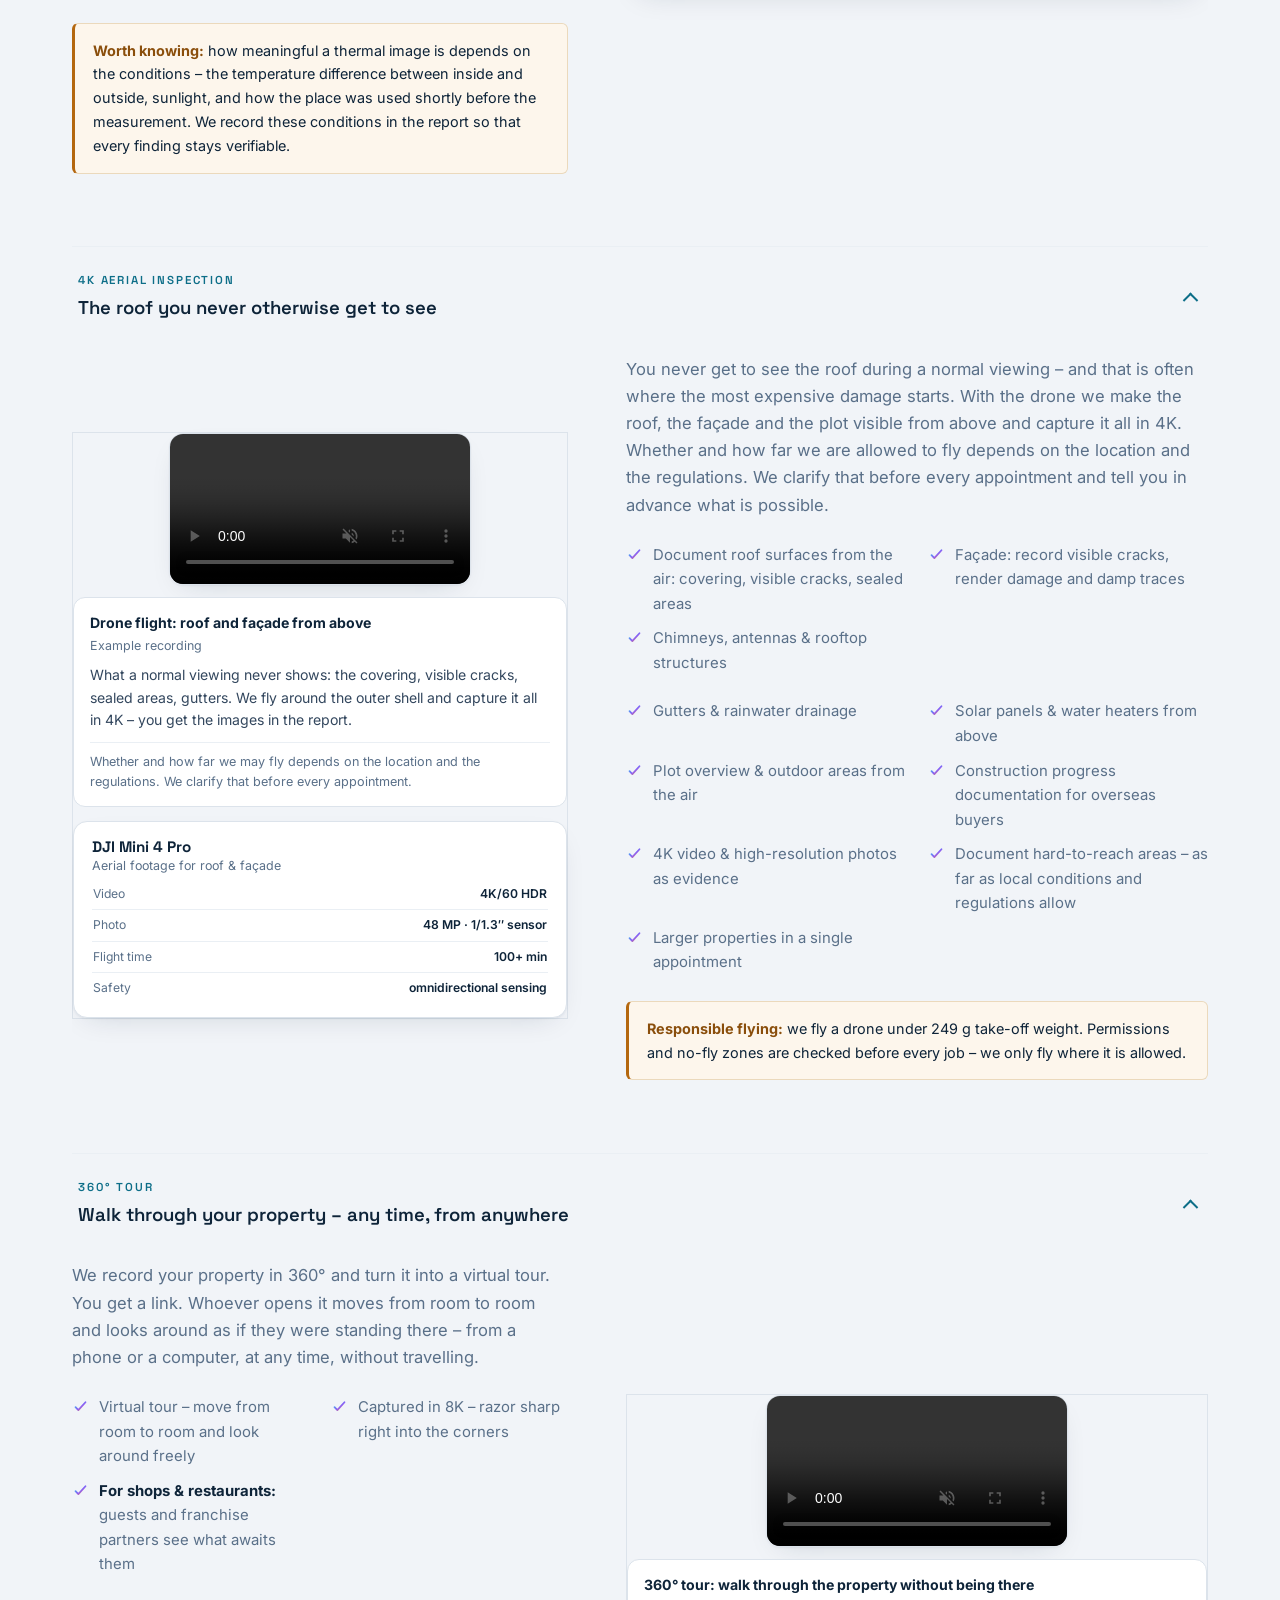
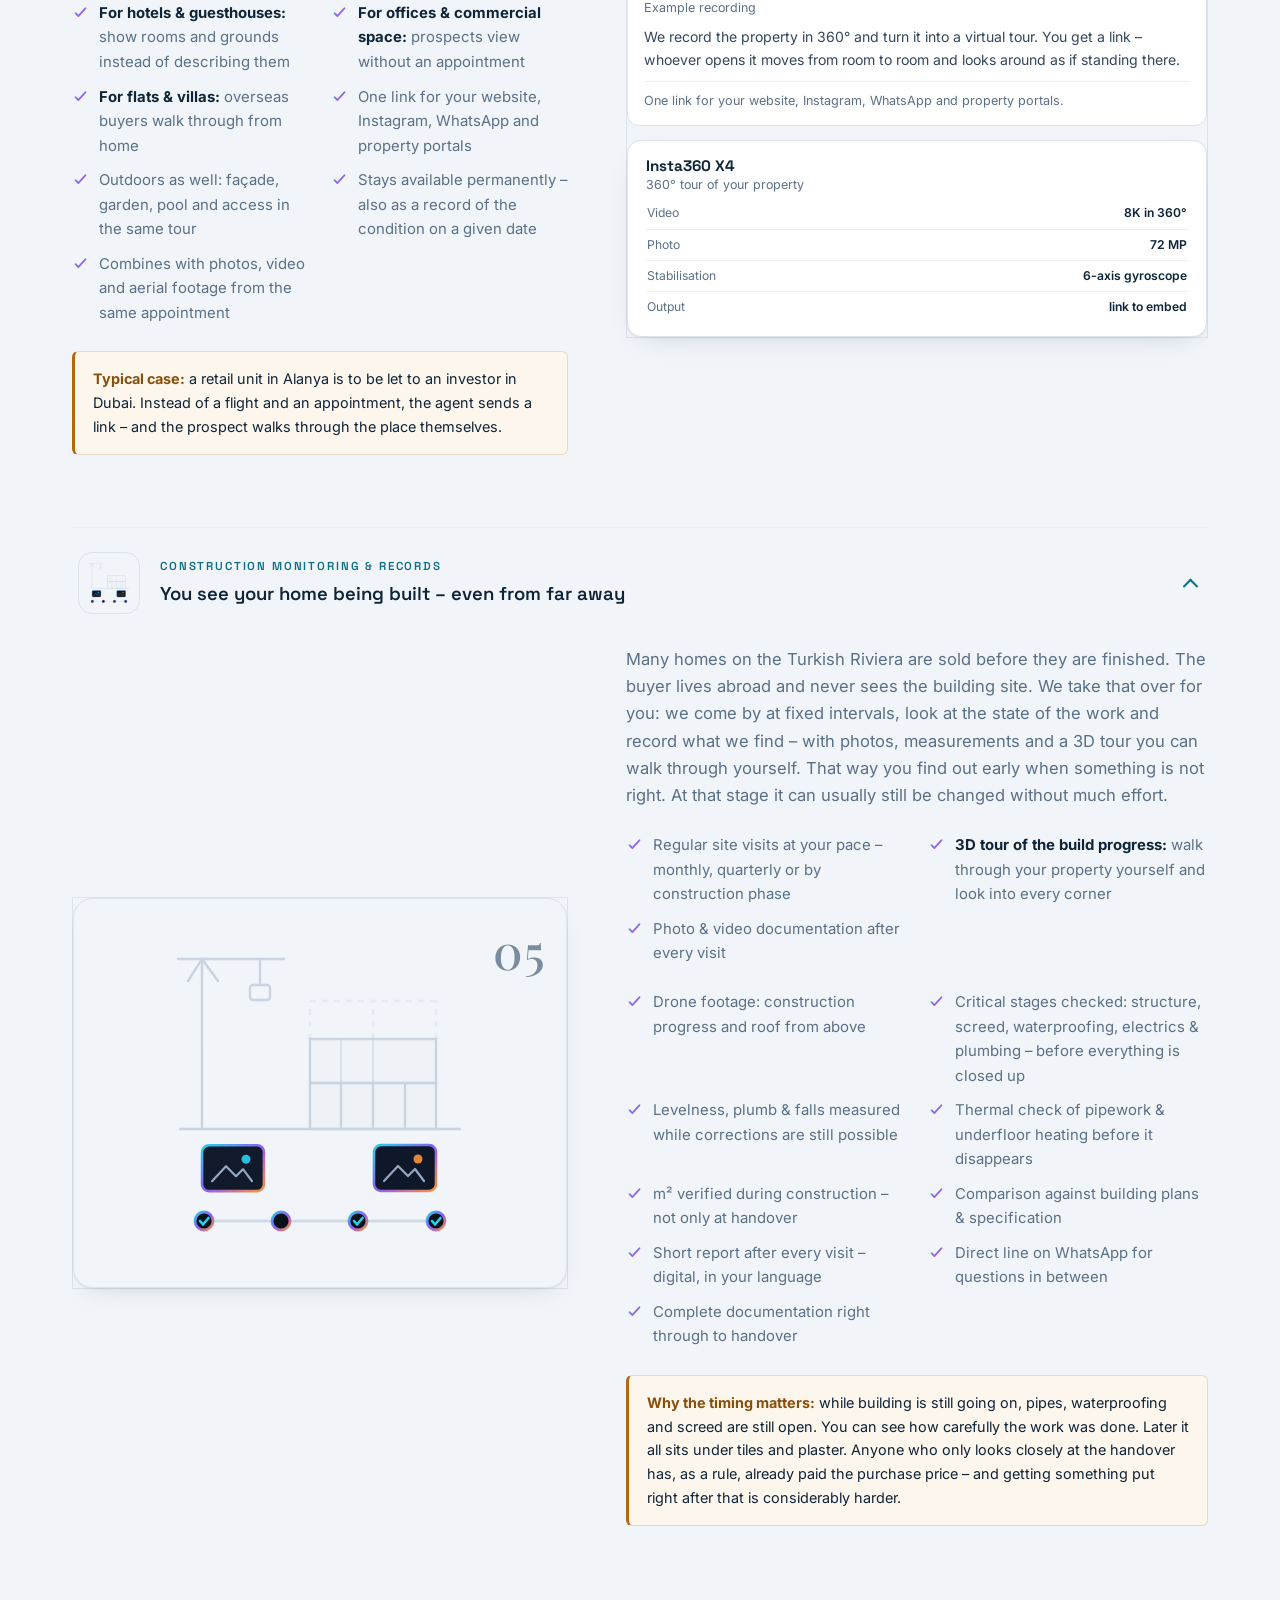
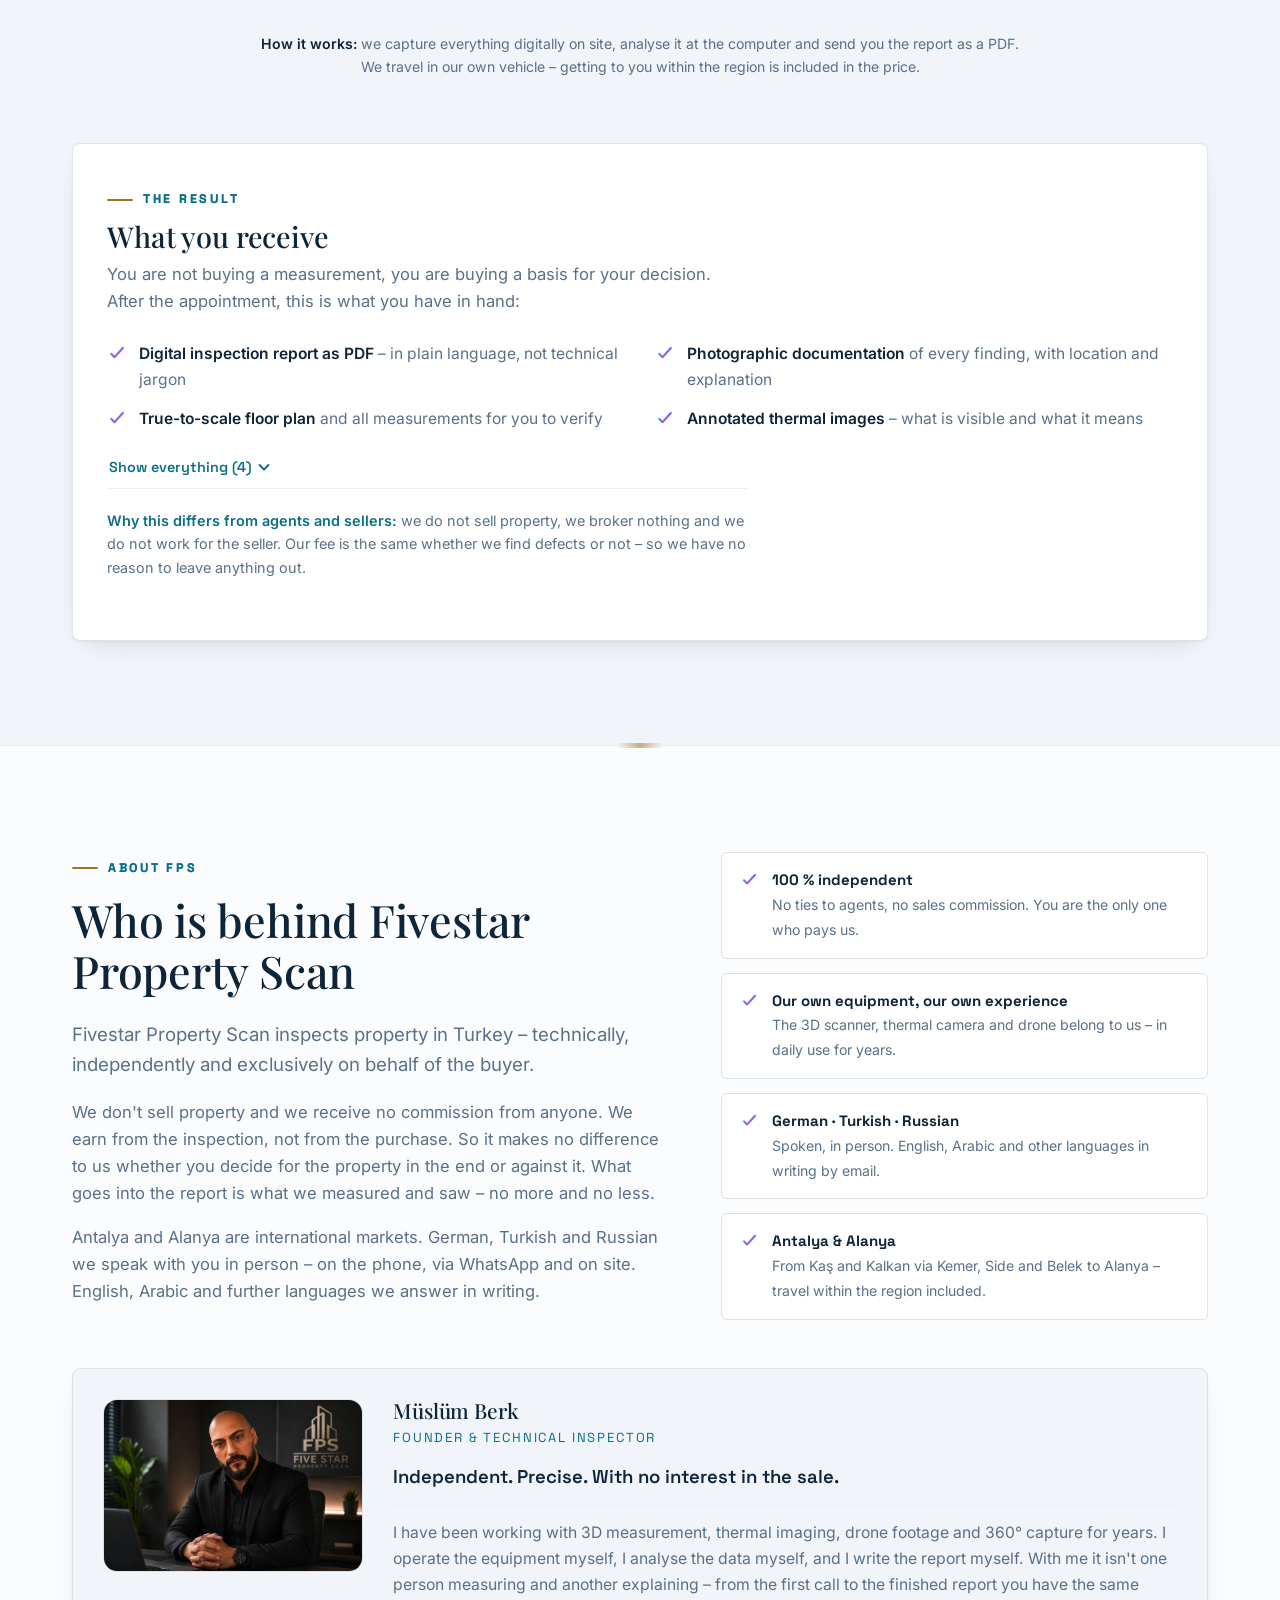
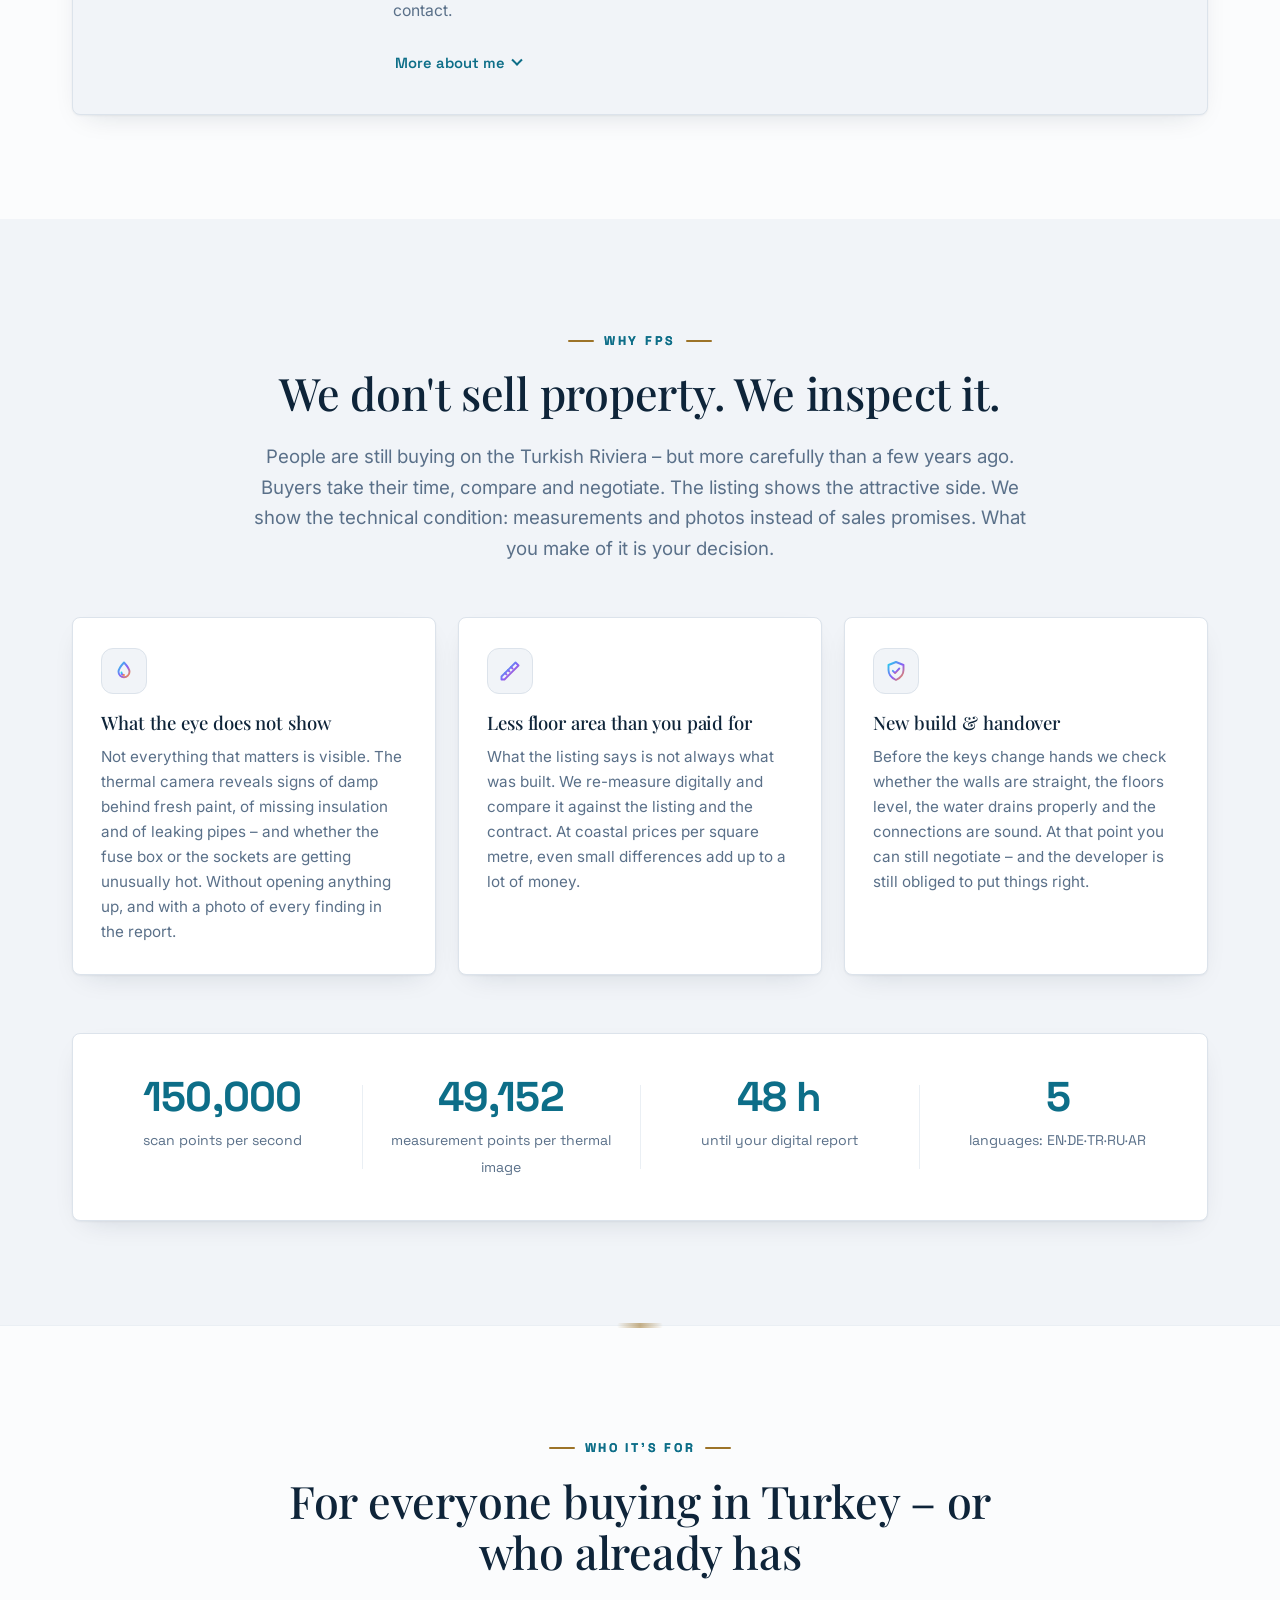
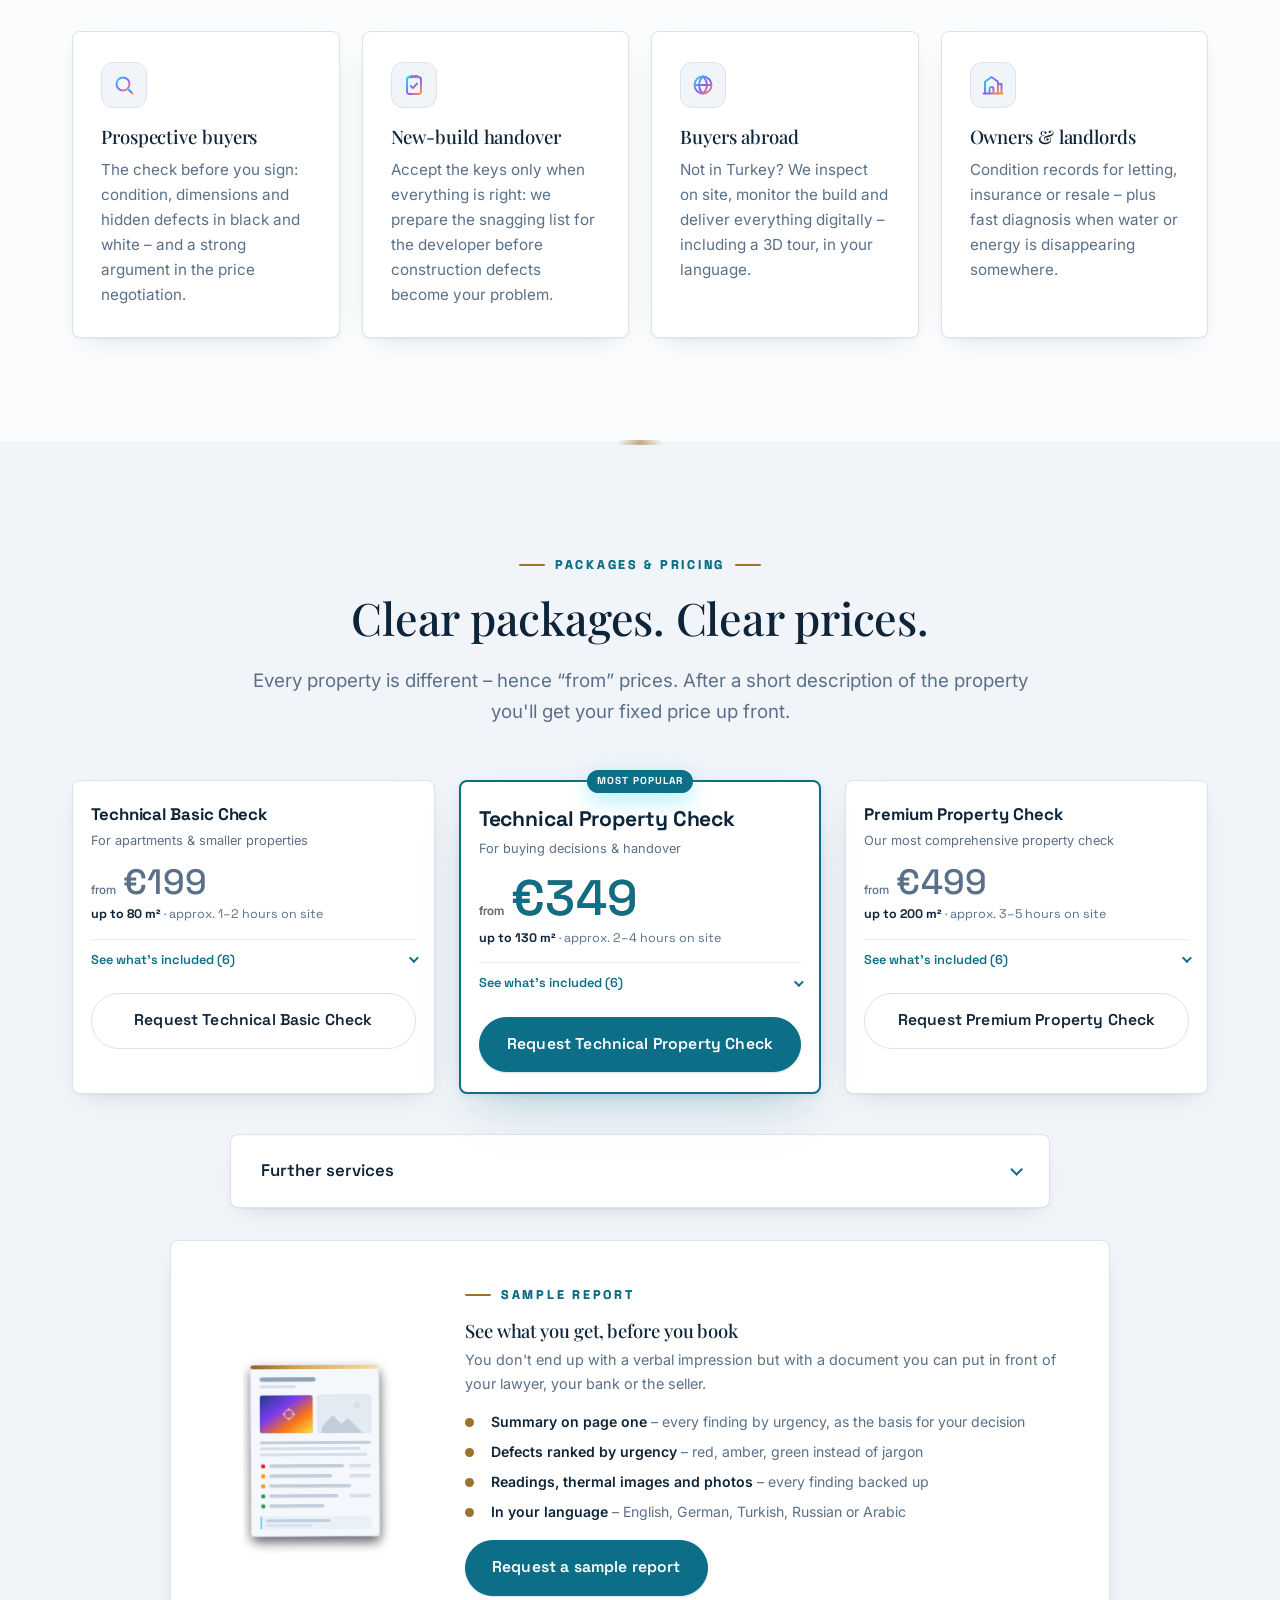
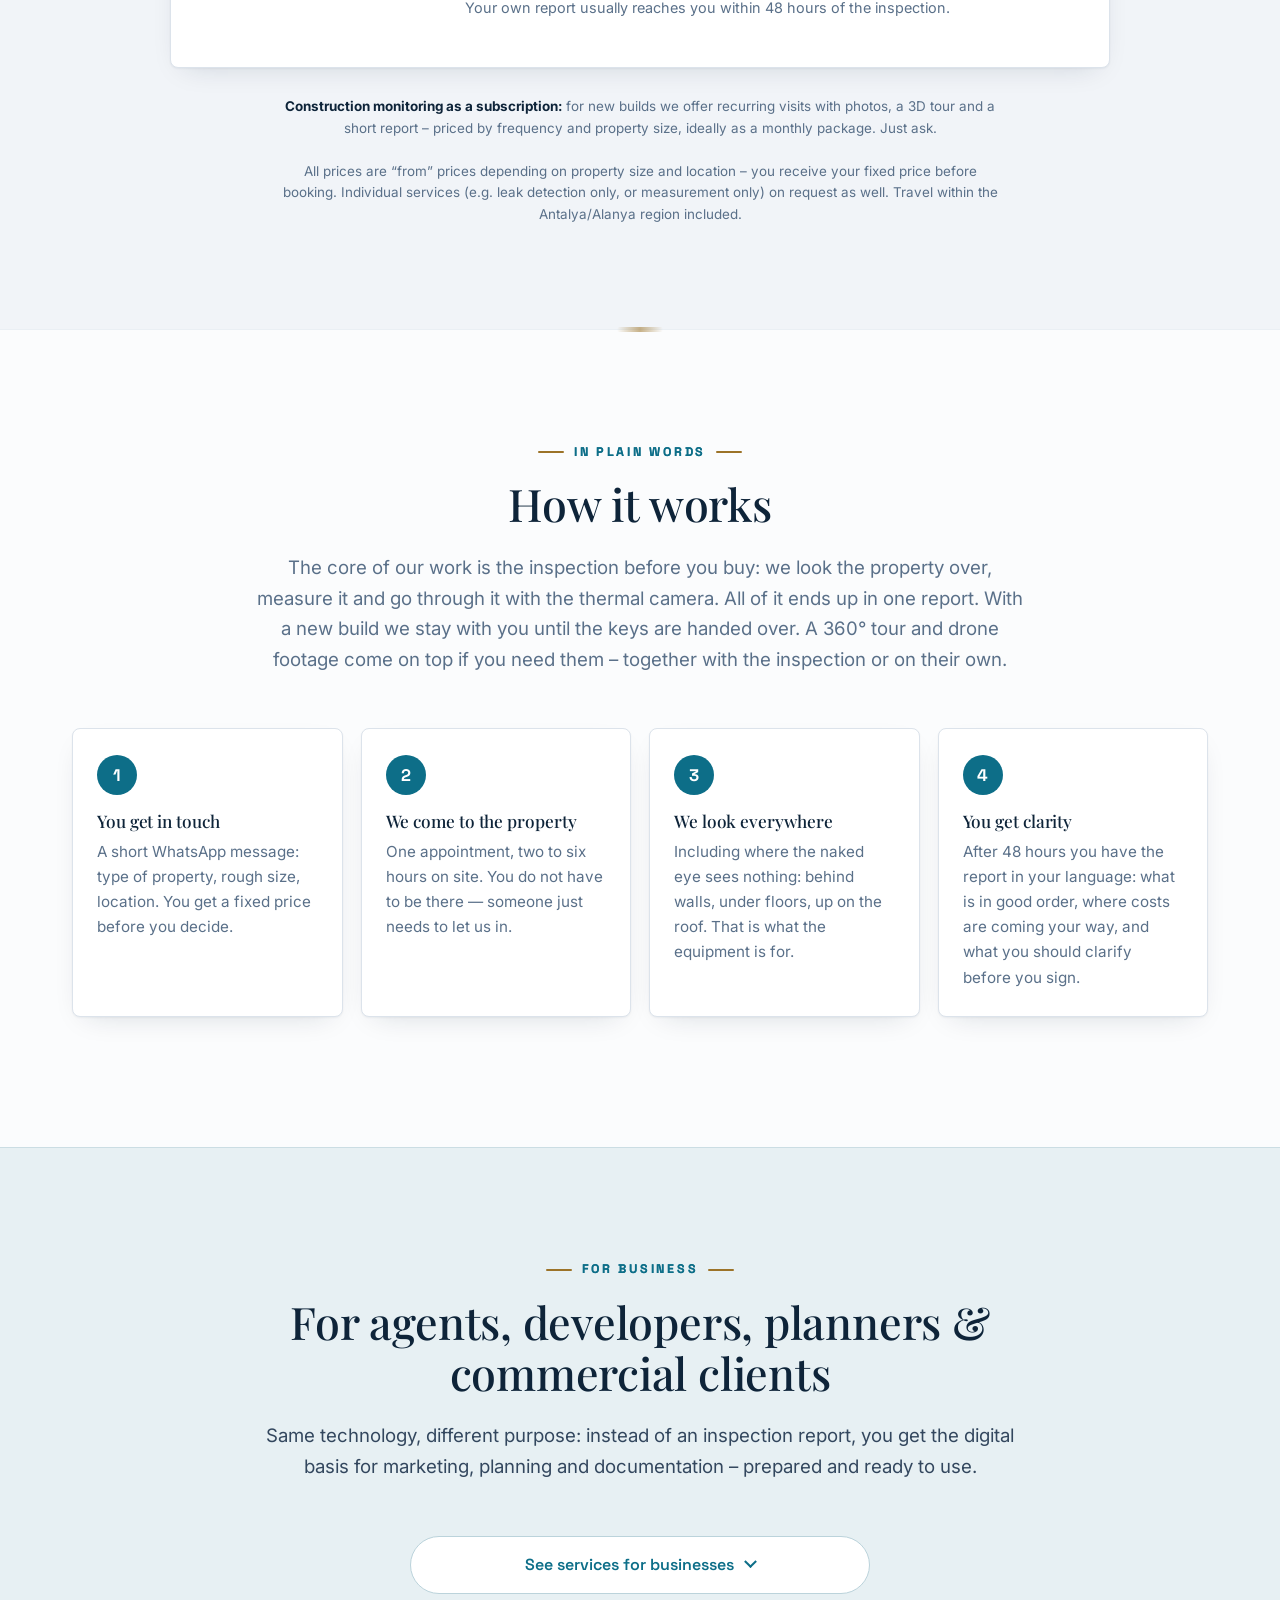
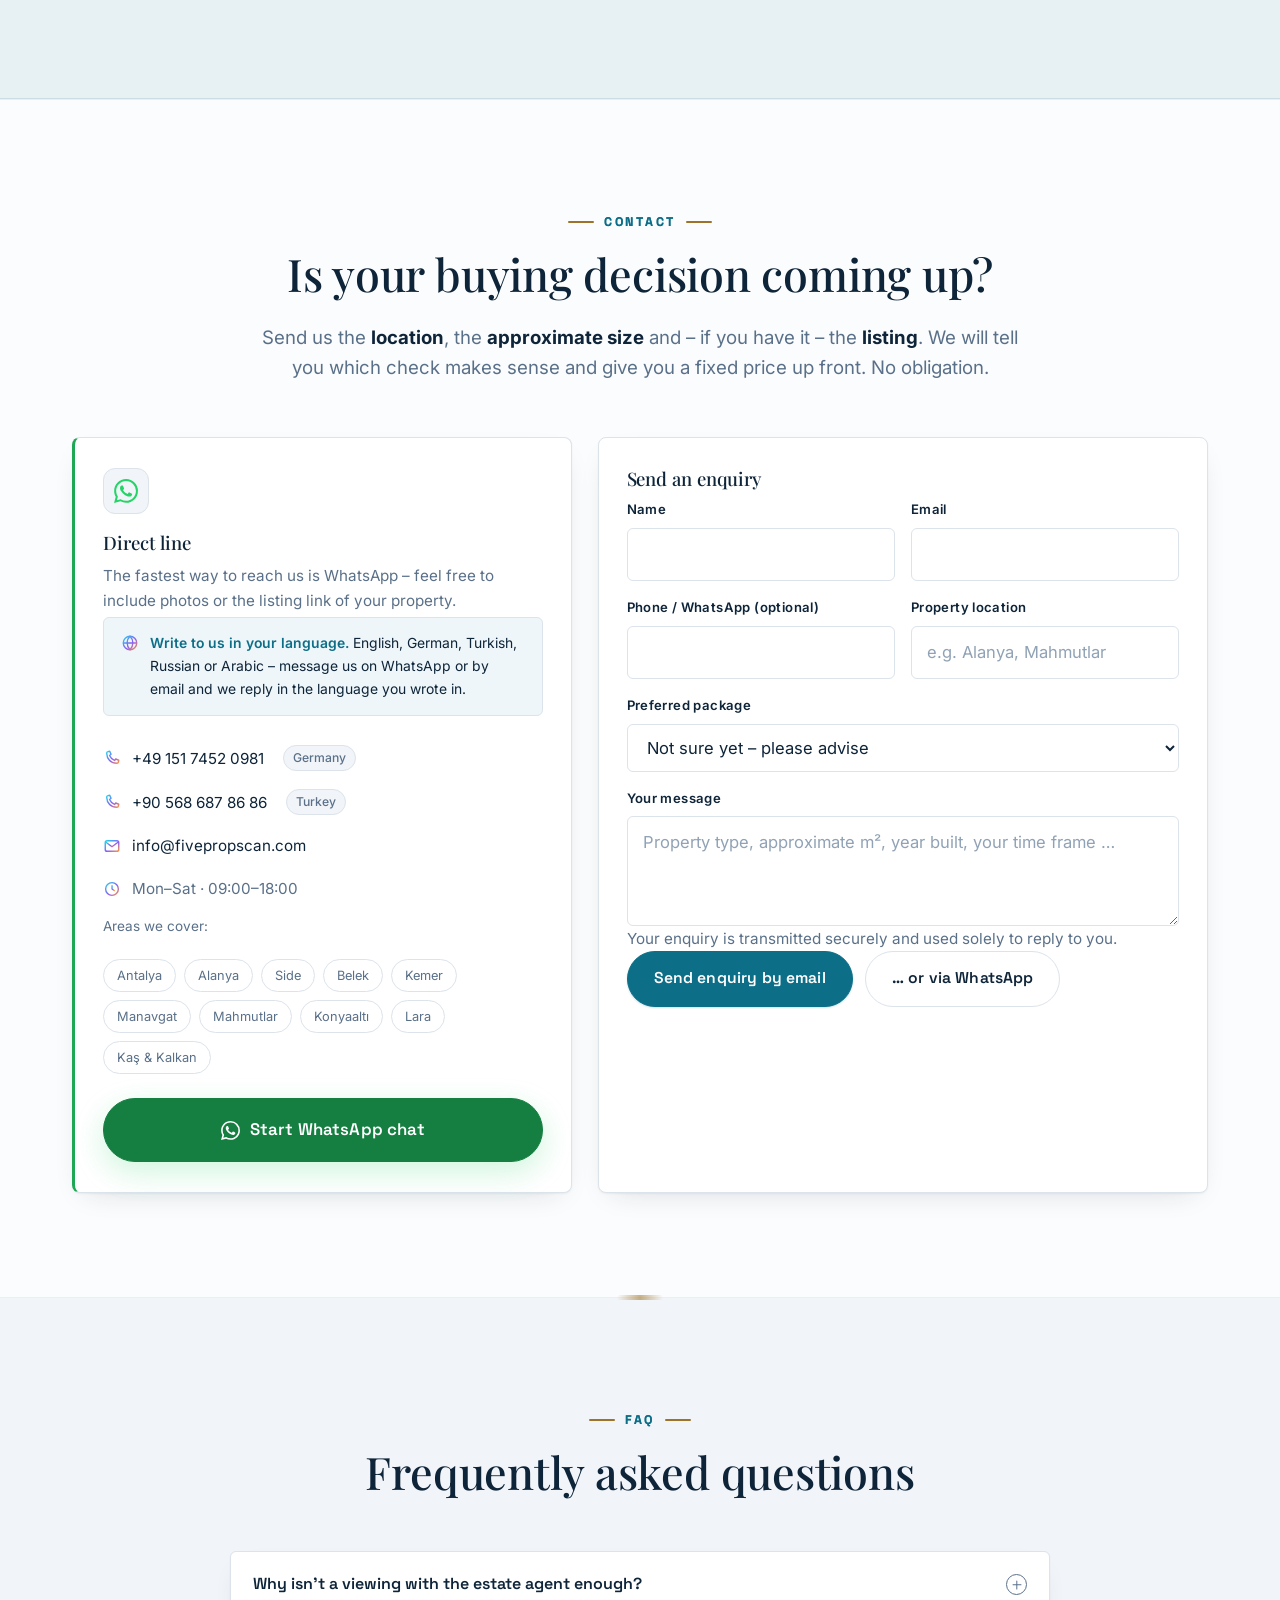
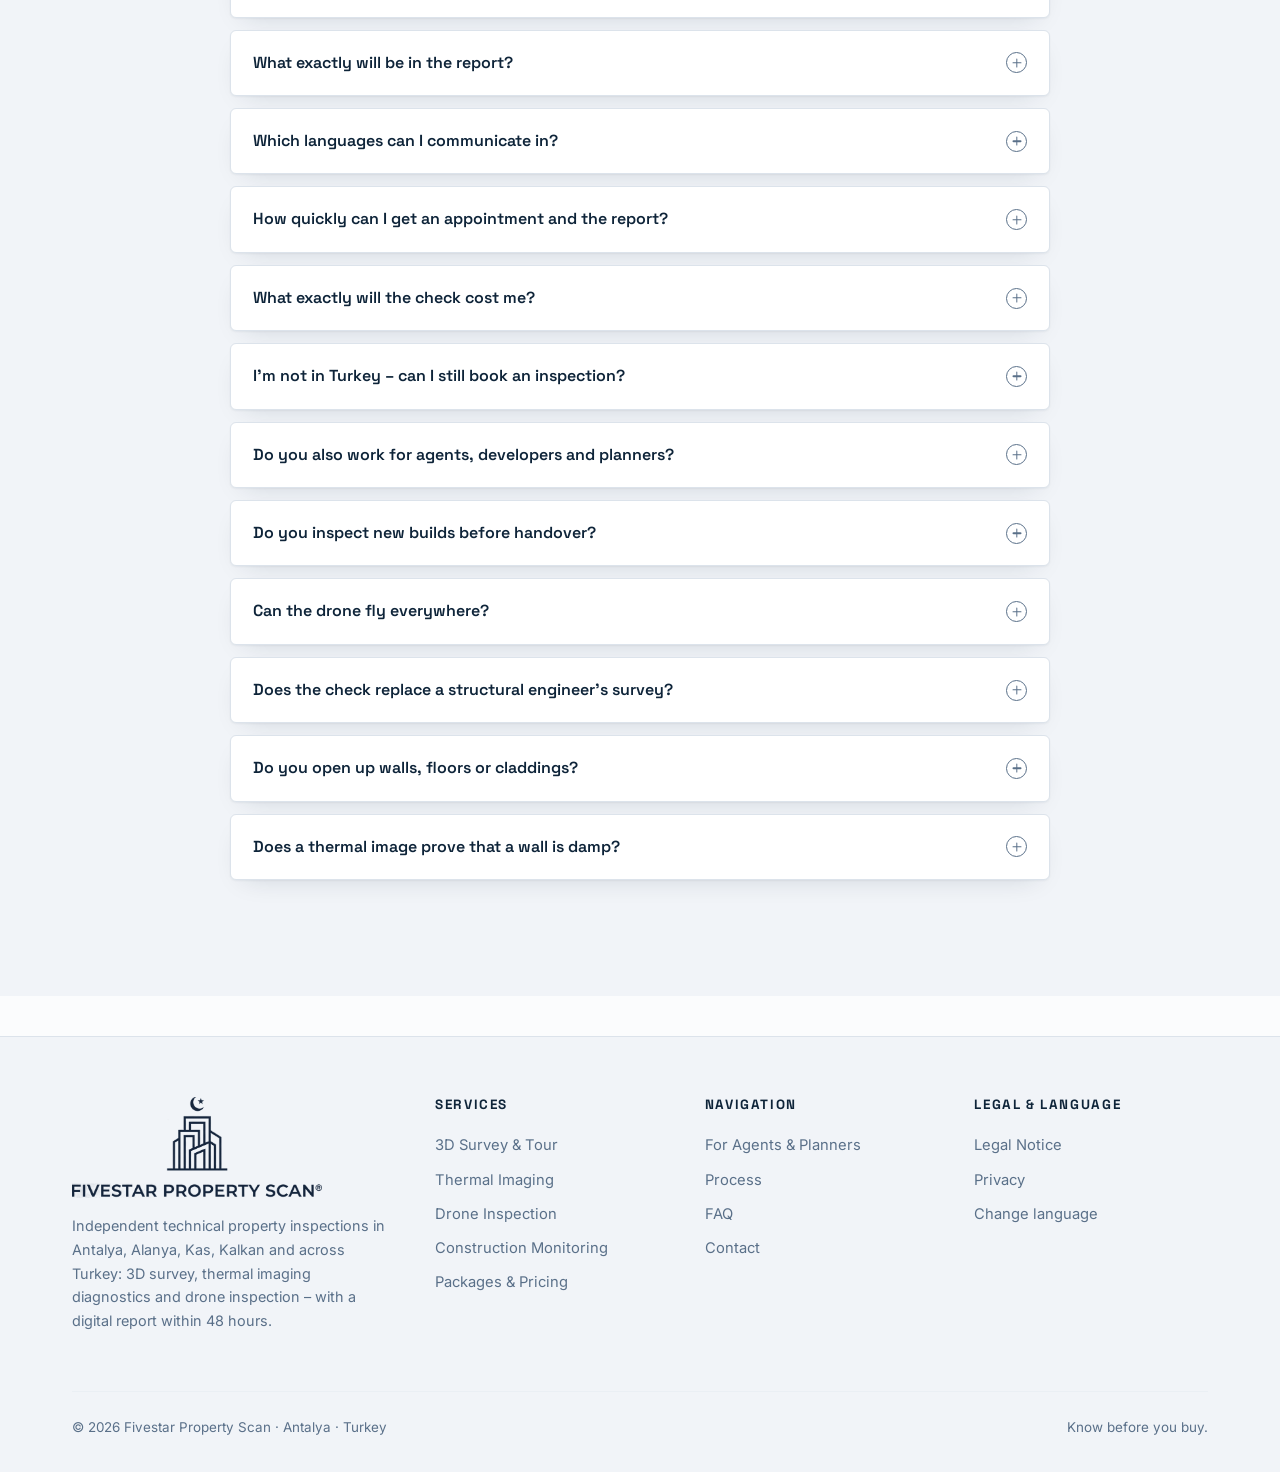
==== commit 678de041: "Add files via upload" ====
--- a/index.html
+++ b/index.html
@@ -21,7 +21,7 @@
   <link rel="icon" type="image/svg+xml" href="favicon.svg">
   <link rel="preload" href="fonts/space-grotesk-latin.woff2" as="font" type="font/woff2" crossorigin>
   <link rel="preload" href="fonts/inter-latin.woff2" as="font" type="font/woff2" crossorigin>
-  <link rel="stylesheet" href="css/styles.css?v=20260805-192908">
+  <link rel="stylesheet" href="css/styles.css?v=20260808-120628">
 
   <!-- Sofort-Weiterleitung in die passende Sprache.
        Steht bewusst hier oben und OHNE defer: So läuft es, bevor die Seite
@@ -51,7 +51,7 @@
     })();
   </script>
 
-  <script defer src="js/main.js?v=20260805-192908"></script>
+  <script defer src="js/main.js?v=20260808-120628"></script>
 </head>
 <body class="splash-page" data-splash>
 
